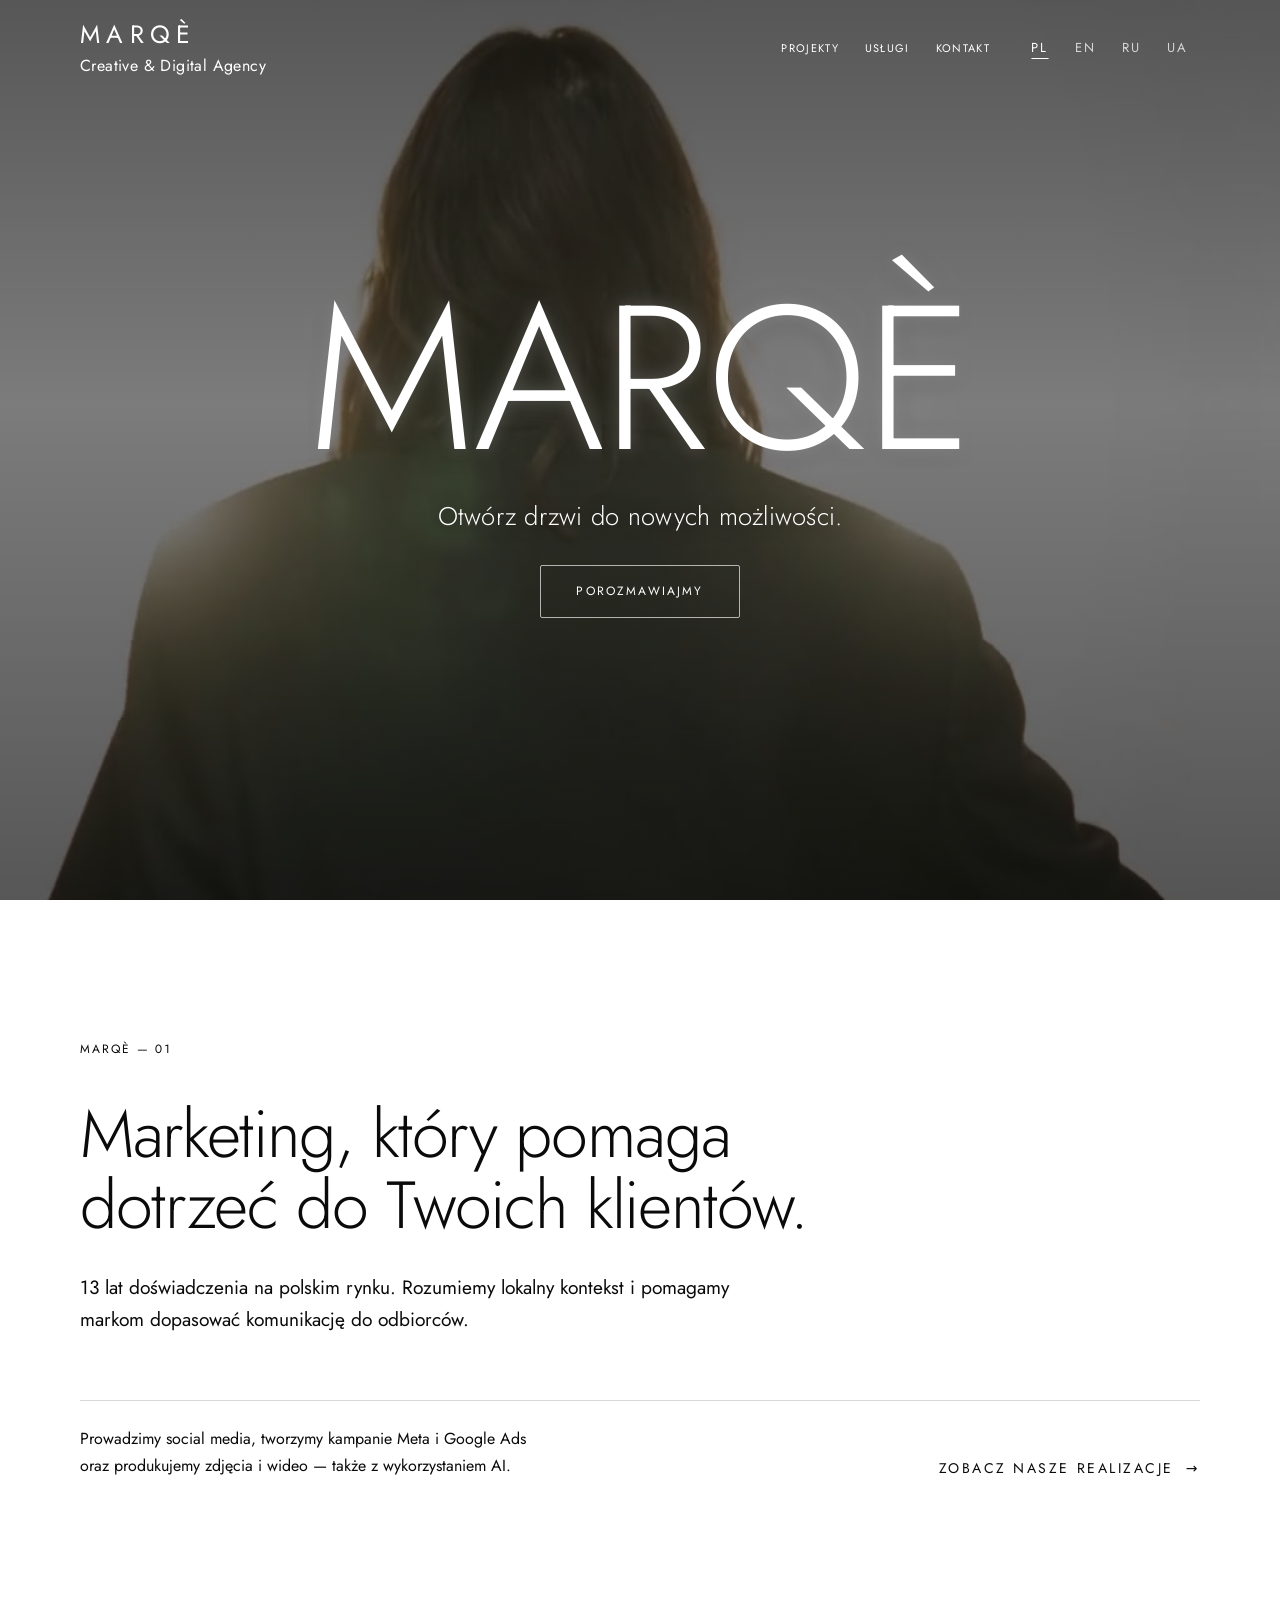
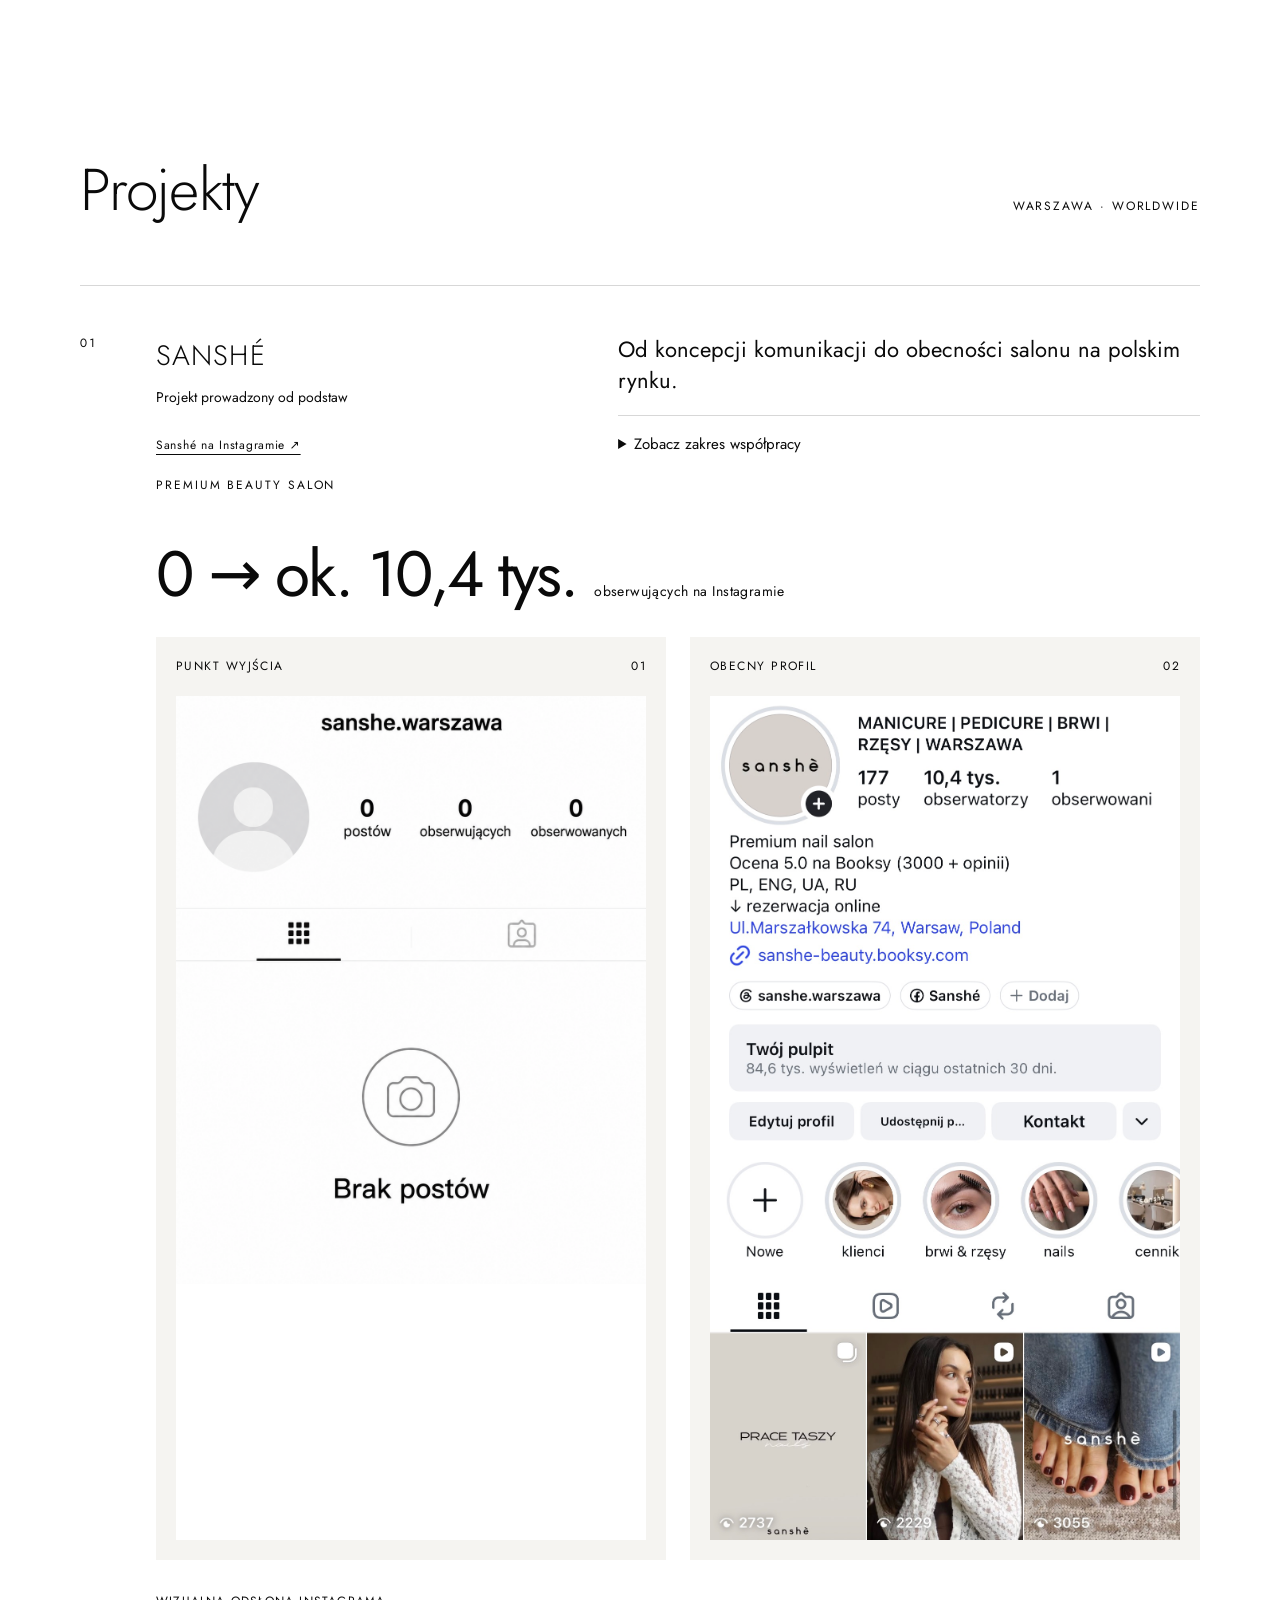
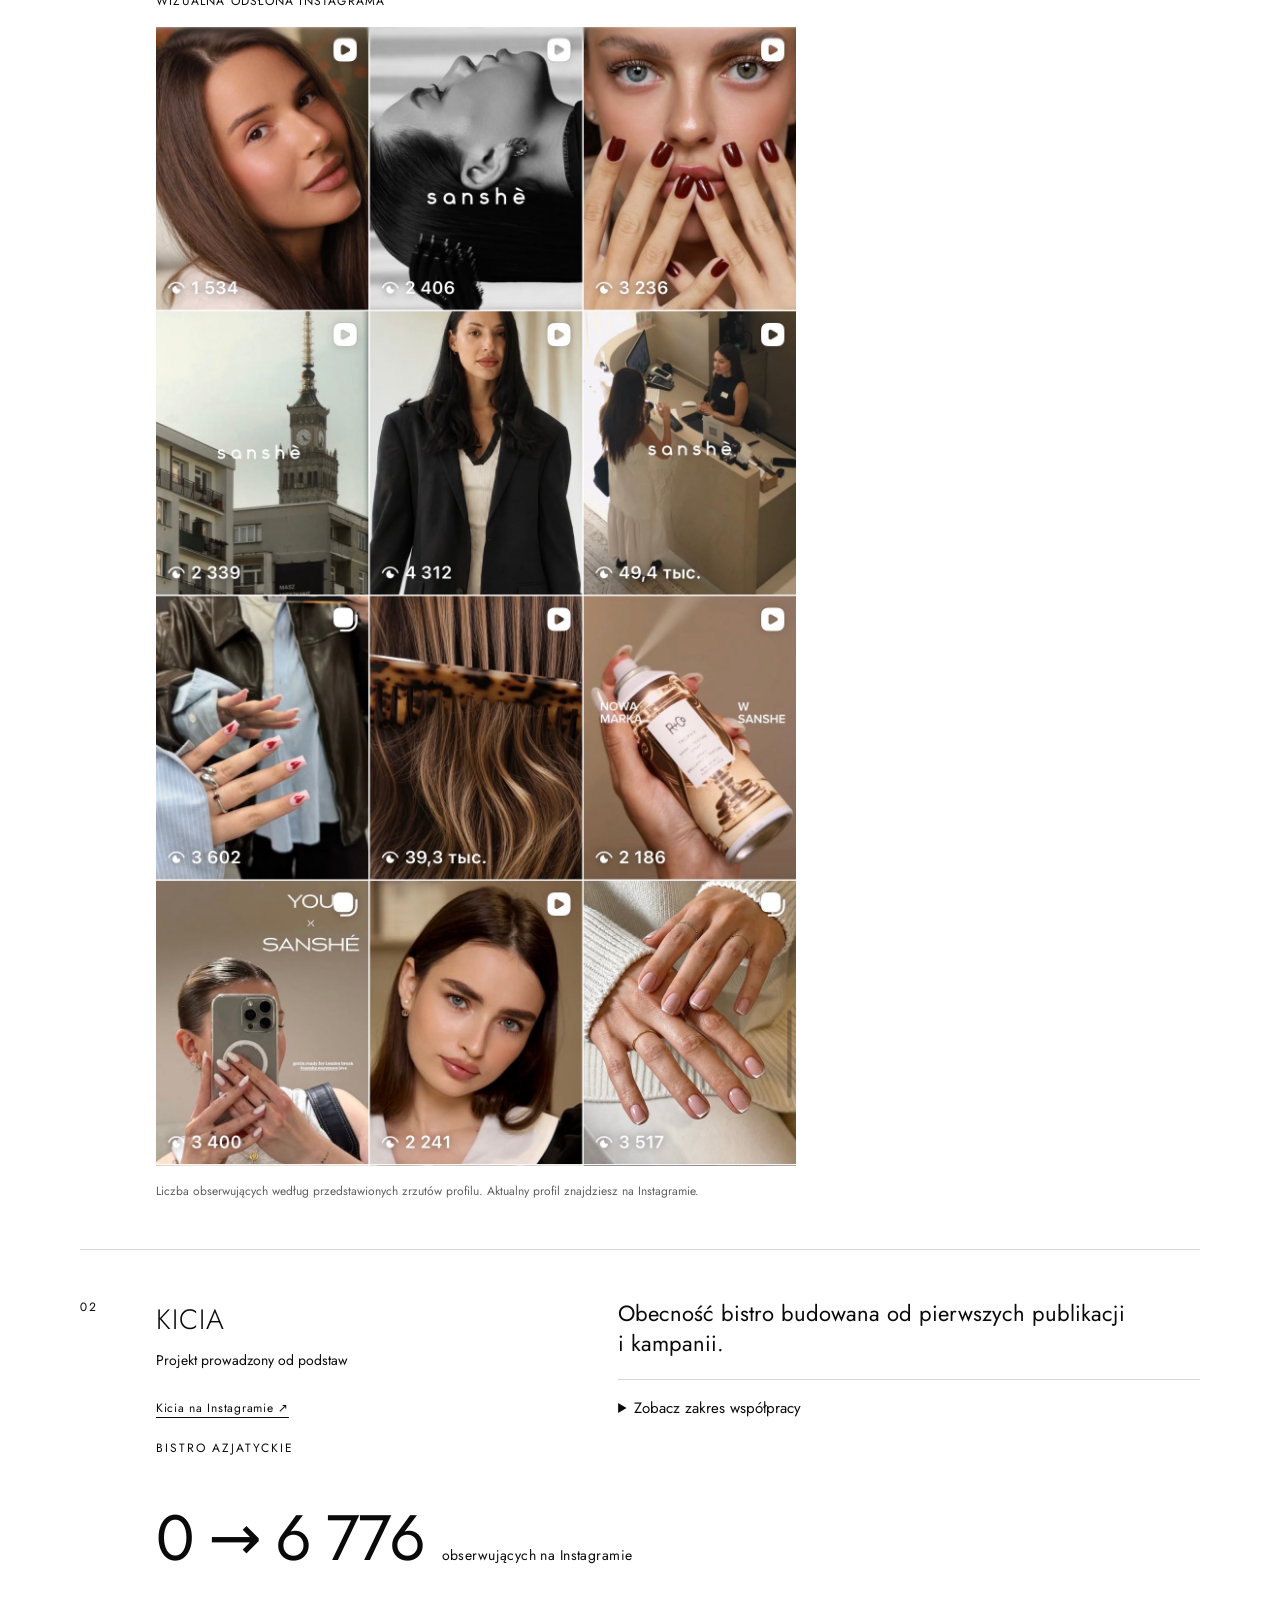
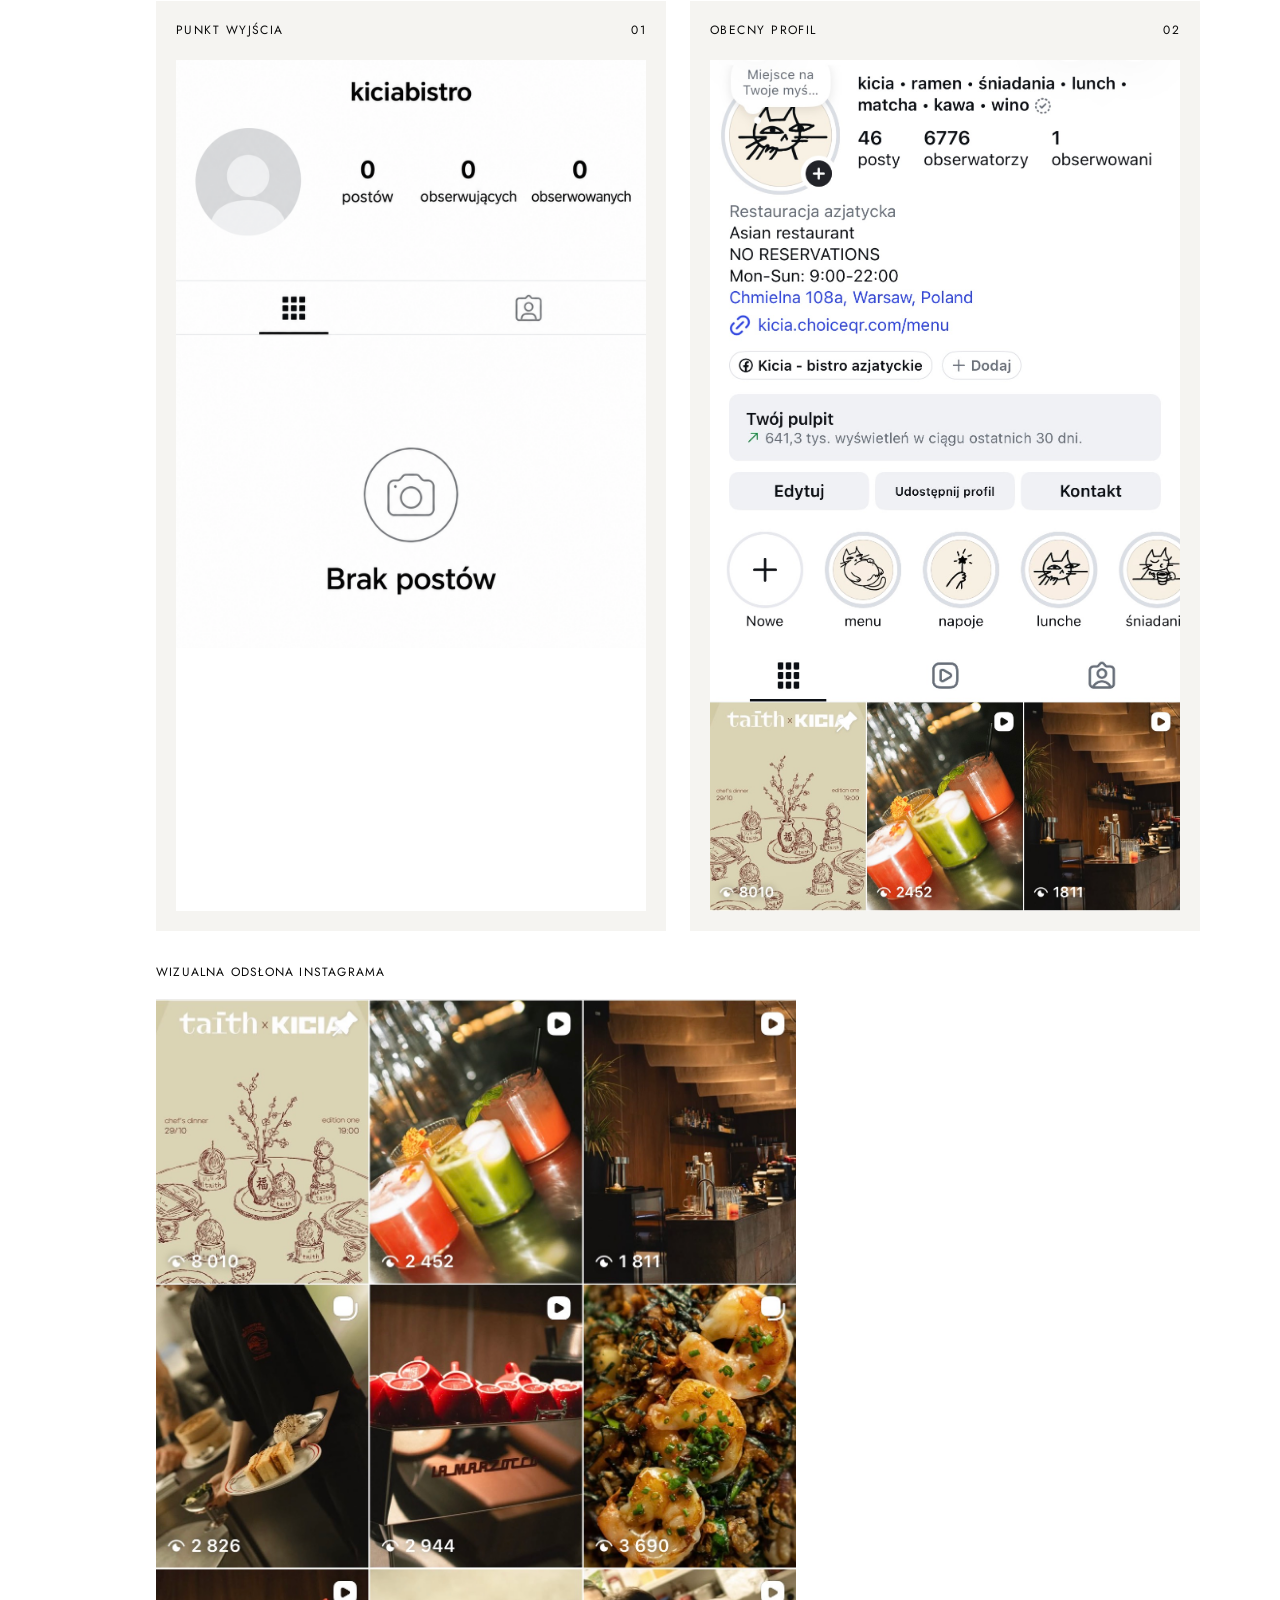
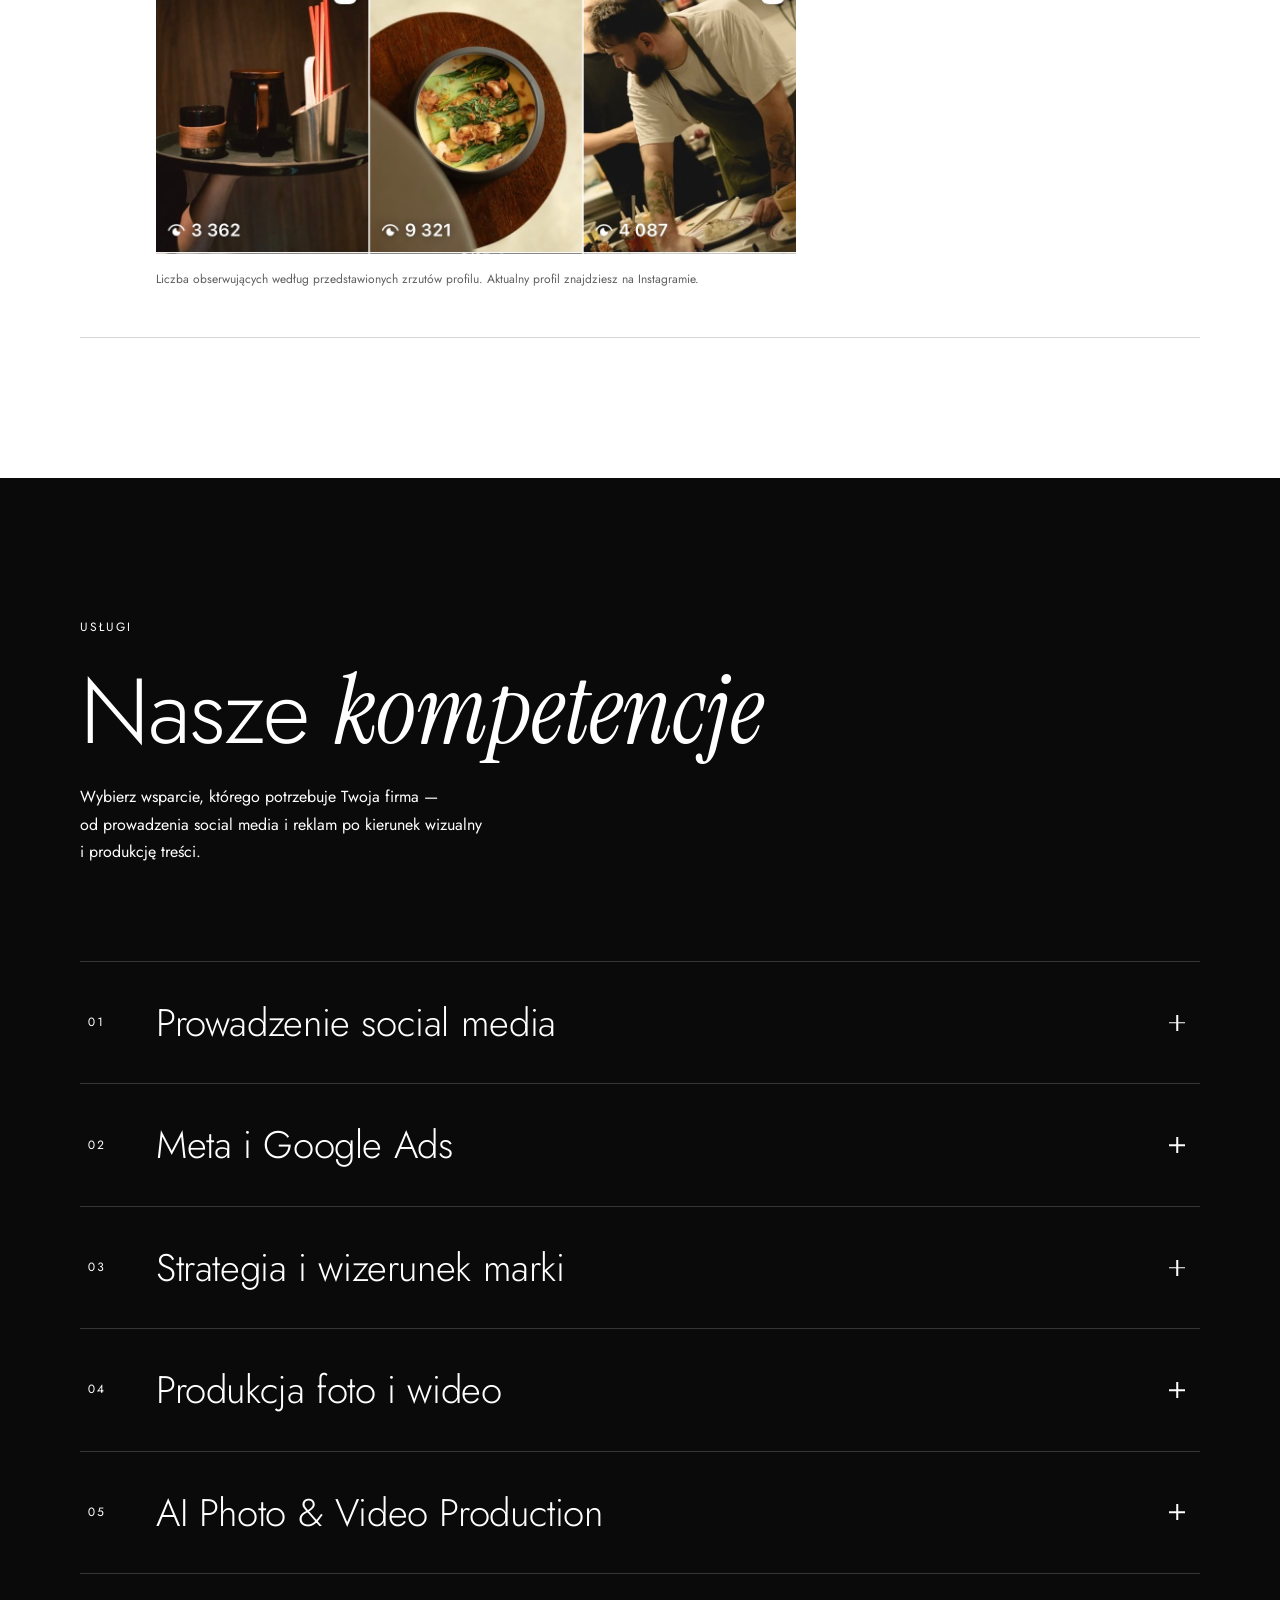
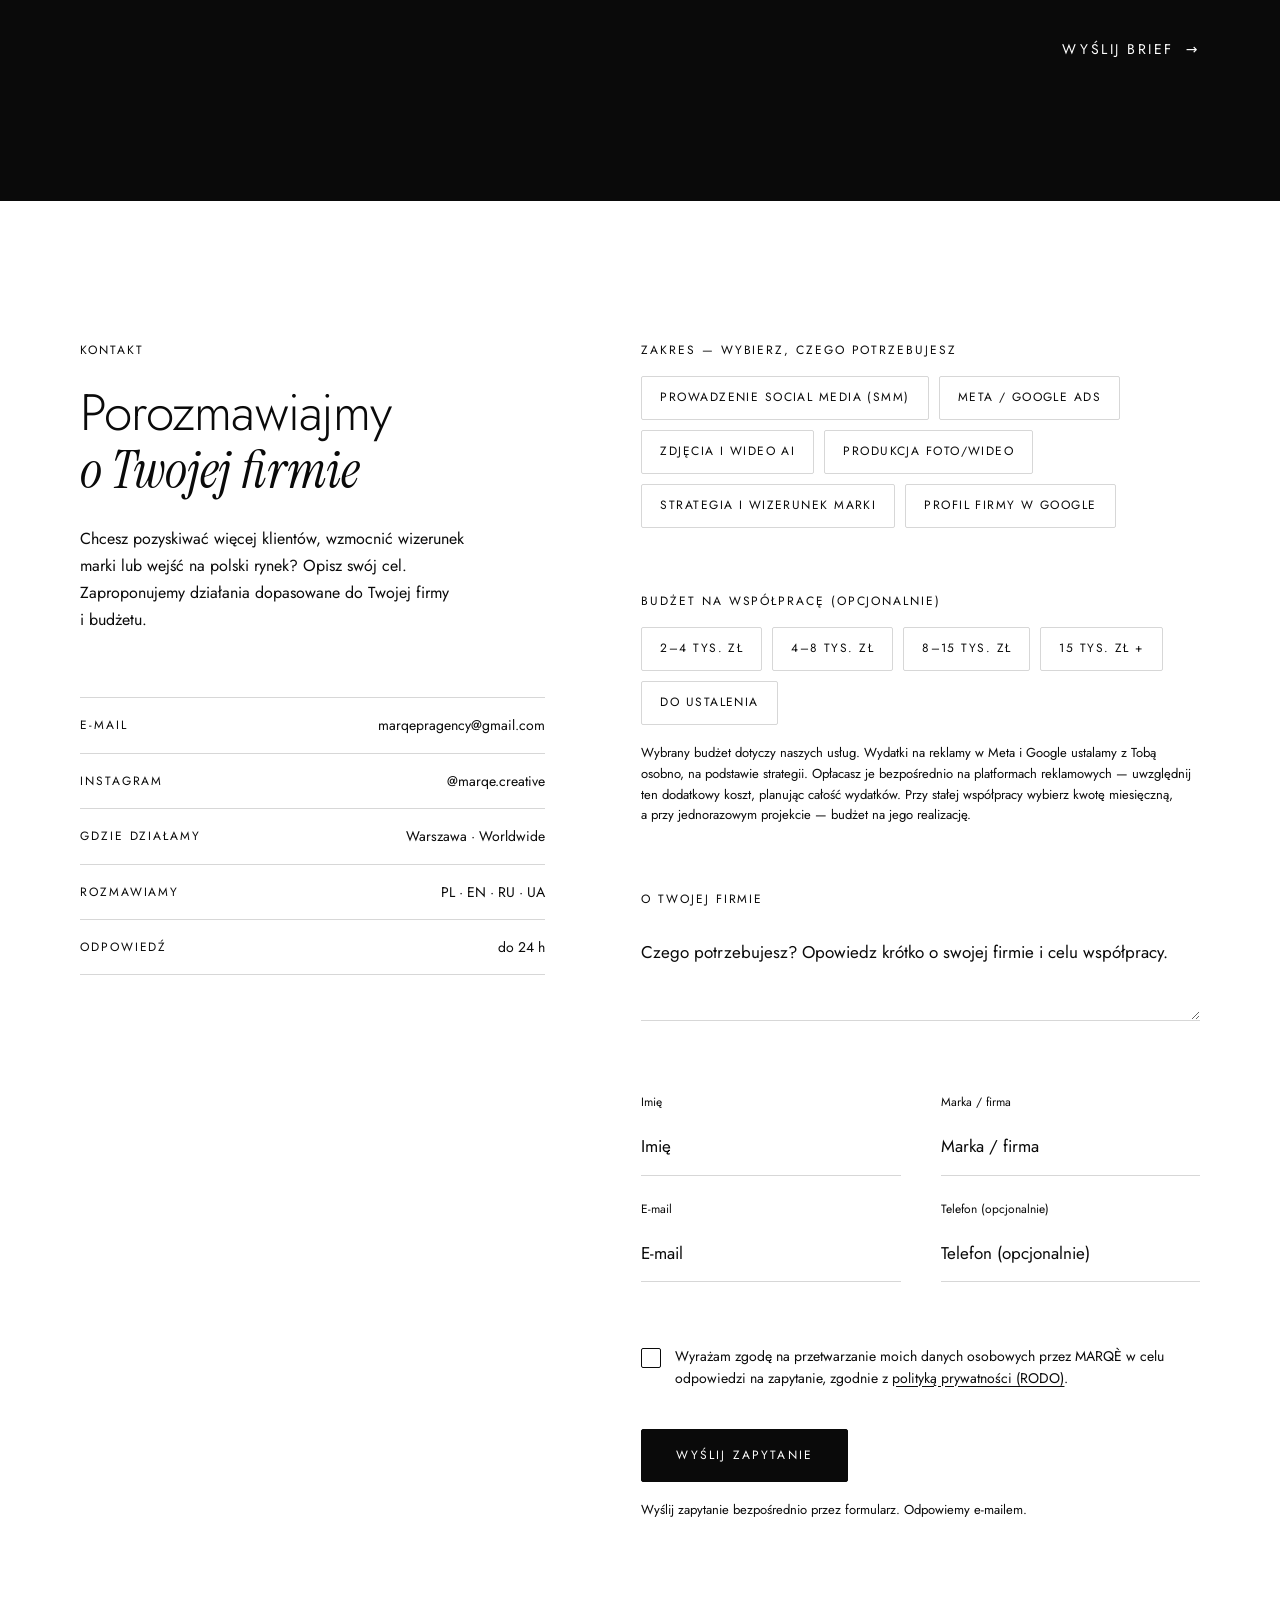
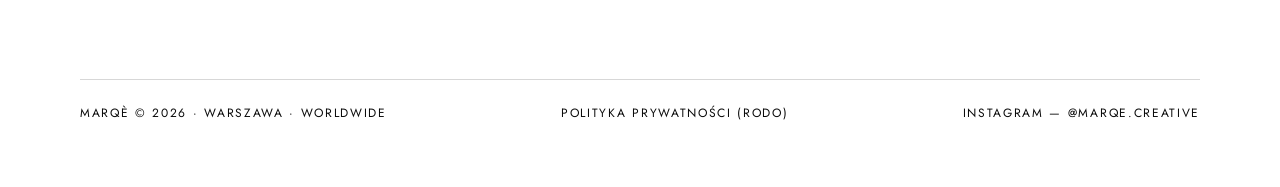
==== compare-early.html @ ce90100d "Refresh cached language copy after editorial revision" ====
<!DOCTYPE html>
<html lang="pl">
<head>
<meta name="robots" content="noindex">
<meta name="marqe-revision" content="synced-20261013">
<meta charset="UTF-8">
<meta name="viewport" content="width=device-width, initial-scale=1">
<title>MARQÈ — Digital Agency · Warszawa</title>
<meta name="description" content="MARQÈ — Creative &amp; Digital Agency. Warszawa · Worldwide. Social media, Meta i Google Ads, strategia marki oraz produkcja foto i wideo, także z AI.">
<link rel="preconnect" href="https://fonts.googleapis.com">
<link rel="preconnect" href="https://fonts.gstatic.com" crossorigin>
<link href="https://fonts.googleapis.com/css2?family=Jost:wght@300;400;500&family=Instrument+Serif:ital@0;1&display=swap" rel="stylesheet">
<style>
:root{
  --black:#0A0A0A;
  --white:#FFFFFF;
  --grey:#0A0A0A;
  --grey-inv:#FFFFFF;
  --line:rgba(10,10,10,.16);
  --line-inv:rgba(255,255,255,.18);
  --pad:120px;
  --s2:16px; --s3:24px; --s4:40px; --s5:64px; --s6:96px; --s7:140px;
  --fs-h1:16vw;
  --fs-h2:clamp(38px,4.6vw,64px);
  --fs-body:17px;
  --r:2px;
  --ease:cubic-bezier(.22,1,.36,1);
  --serif:'Instrument Serif',Georgia,serif;
}
*{margin:0;padding:0;box-sizing:border-box}
html{scroll-behavior:auto}
@media(pointer:coarse){html{scroll-behavior:smooth}}
body{
  font-family:'Jost',system-ui,sans-serif;
  font-weight:400;
  background:var(--white);
  color:var(--black);
  font-size:var(--fs-body);
  line-height:1.6;
  -webkit-font-smoothing:antialiased;
}
a{color:inherit;text-decoration:none}
button{font:inherit;background:none;border:0;cursor:pointer;color:inherit}
::selection{background:var(--black);color:var(--white)}
:focus-visible{outline:2px solid currentColor;outline-offset:3px}
.micro{font-size:12px;letter-spacing:.16em;text-transform:uppercase;font-weight:400}
em.sx{font-family:var(--serif);font-style:italic;font-weight:400;letter-spacing:0;text-transform:none}

/* ---------- preloader ---------- */
.loader{position:fixed;inset:0;background:var(--black);color:var(--white);z-index:300;display:none;align-items:flex-end;justify-content:space-between;padding:40px 48px;transition:clip-path .9s var(--ease)}
html.js .loader{display:flex}
.loader.done{clip-path:inset(0 0 100% 0)}
.loader .lw{font-weight:400;letter-spacing:.28em;font-size:13px;text-transform:uppercase}
.loader .count{font-size:clamp(60px,9vw,120px);font-weight:300;line-height:1;font-variant-numeric:tabular-nums}

/* ---------- nav ---------- */
.nav{position:fixed;top:0;left:0;right:0;z-index:120;display:flex;justify-content:space-between;align-items:center;padding:26px var(--pad);mix-blend-mode:difference;color:#fff}
.nav .logo{font-weight:500;letter-spacing:.3em;font-size:15px}
.nav .right{display:flex;align-items:center;gap:var(--s4)}
.nav ul{display:flex;gap:var(--s4);list-style:none}
.nav a,.nav .lng button{font-size:13px;letter-spacing:.16em;text-transform:uppercase;font-weight:400;position:relative}
.nav ul a::after{content:"";position:absolute;left:0;bottom:-4px;width:100%;height:1px;background:#fff;transform:scaleX(0);transform-origin:right;transition:transform .5s var(--ease)}
.nav ul a:hover::after{transform:scaleX(1);transform-origin:left}
.nav .lng{display:flex;gap:10px;align-items:center}
.nav .lng button{opacity:.55;text-decoration:none;transition:opacity .3s}
.nav .lng button.on{opacity:1}
.nav .lng .sep{opacity:.35}
.burger{display:none;width:40px;height:40px;position:relative;z-index:130}
.burger span{position:absolute;left:8px;right:8px;height:1.5px;background:#fff;transition:transform .45s var(--ease),top .45s var(--ease),opacity .3s}
.burger span:nth-child(1){top:15px}
.burger span:nth-child(2){top:24px}
html.menu-open .burger span:nth-child(1){top:19.5px;transform:rotate(45deg)}
html.menu-open .burger span:nth-child(2){top:19.5px;transform:rotate(-45deg)}
.m-menu{position:fixed;inset:0;background:var(--black);color:var(--white);z-index:110;display:flex;flex-direction:column;justify-content:center;padding:0 var(--pad);opacity:0;pointer-events:none;transition:opacity .45s var(--ease)}
html.menu-open .m-menu{opacity:1;pointer-events:auto}
.m-menu a{font-size:clamp(34px,9vw,54px);font-weight:300;text-transform:uppercase;letter-spacing:.02em;padding:14px 0;border-bottom:1px solid var(--line-inv);opacity:0;transform:translateY(22px);transition:opacity .5s var(--ease),transform .5s var(--ease)}
html.menu-open .m-menu a{opacity:1;transform:none}
.m-menu .m-lng{margin-top:var(--s4);display:flex;gap:16px}
.m-menu .m-lng button{font-size:14px;letter-spacing:.2em;text-transform:uppercase;opacity:.55}
.m-menu .m-lng button.on{opacity:1}

/* ---------- buttons: print rectangle + dual-label ---------- */
.btn{display:inline-block;padding:16px 34px;border:1px solid var(--black);border-radius:var(--r);font-size:12px;letter-spacing:.18em;text-transform:uppercase;font-weight:400;transition:background .5s var(--ease),color .5s var(--ease),border-color .5s var(--ease)}
.btn .tx{display:block;position:relative;overflow:hidden}
.btn .l{display:block;transition:transform .55s var(--ease)}
.btn .l2{position:absolute;top:100%;left:0;width:100%;text-align:center}
.btn:hover .l{transform:translateY(-100%)}
.btn.solid{background:var(--black);color:var(--white)}
.btn.solid:hover{background:transparent;color:var(--black)}
.btn.ghost:hover{background:var(--black);color:var(--white)}
/* inline arrow link */
.linkline{display:inline-flex;align-items:baseline;gap:12px;font-size:14px;letter-spacing:.18em;text-transform:uppercase;font-weight:400;position:relative}
.linkline::after{content:"";position:absolute;left:0;bottom:-5px;height:1px;width:100%;background:currentColor;transform:scaleX(0);transform-origin:left;transition:transform .55s var(--ease)}
.linkline:hover::after{transform:scaleX(1)}
.linkline .ar{transition:transform .45s var(--ease)}
.linkline:hover .ar{transform:translateX(8px)}

/* ============ HERO — scroll-scrub ============ */
#scroll-container{position:relative;height:calc(var(--vh,100vh)*3)}
.hero{position:sticky;top:0;height:var(--vh,100vh);overflow:hidden;background:var(--black);color:var(--white);z-index:1}
.hero::after{content:"";position:absolute;inset:0;background:linear-gradient(to bottom,rgba(0,0,0,.12) 0%,rgba(0,0,0,0) 40%,rgba(0,0,0,.55) 100%);pointer-events:none;z-index:1}
.hero-media{position:absolute;inset:0}
.hero-media video,.hero-media img{position:absolute;inset:0;width:100%;height:100%;object-fit:cover;display:block}
.hero-inner{position:relative;z-index:2;height:100%;display:flex;flex-direction:column;align-items:center;justify-content:center;text-align:center;padding:0 var(--pad);will-change:transform,opacity}
.hero h1{font-size:var(--fs-h1);font-weight:300;line-height:.94;letter-spacing:-.01em;text-transform:uppercase;display:flex;justify-content:center;user-select:none;text-shadow:0 2px 30px rgba(0,0,0,.45)}
.hero h1 .chm{display:inline-block;overflow:hidden;padding-top:.22em;margin-top:-.22em}
.hero h1 .ch{display:inline-block;transform:translateY(-118%);opacity:0;filter:blur(5px);transition:transform .9s cubic-bezier(.16,1,.3,1),opacity .55s ease,filter .7s ease}
html:not(.js) .hero h1 .ch{transform:none;opacity:1;filter:none}
.hero.in h1 .ch{transform:translateY(0);opacity:1;filter:blur(0)}
.hero .meta{margin-top:var(--s3);display:flex;flex-direction:column;gap:6px;letter-spacing:.3em;font-size:13px;text-transform:uppercase;color:#fff;text-shadow:0 1px 16px rgba(0,0,0,.5)}
.hero .cta{margin-top:var(--s4)}
.hero .cta .btn{border-color:rgba(255,255,255,.65);background:transparent;color:var(--white)}
.hero .cta .btn:hover,.hero .cta .btn:focus-visible,.hero .cta .btn:active{background:transparent;color:var(--white);border-color:#fff}
.scroll-cue{position:absolute;left:50%;bottom:52px;transform:translateX(-50%);width:1px;height:44px;overflow:hidden;z-index:2}
.scroll-cue::before{content:"";position:absolute;left:0;top:-100%;width:1px;height:100%;background:rgba(255,255,255,.7);animation:cue 1.8s var(--ease) infinite}
@keyframes cue{to{top:100%}}
#hero-overlay{position:absolute;inset:0;z-index:3;display:flex;flex-direction:column;align-items:center;justify-content:center;text-align:center;padding:0 var(--pad);opacity:0;pointer-events:none;will-change:transform,opacity}
#hero-overlay .o-label{font-size:12px;letter-spacing:.28em;text-transform:uppercase;color:#fff;margin-bottom:var(--s3)}
#hero-overlay .o-title{font-size:clamp(34px,5.4vw,82px);font-weight:300;line-height:1.12;letter-spacing:-.01em;text-shadow:0 2px 30px rgba(0,0,0,.5)}
#hero-overlay .o-title em.sx{font-size:1.04em}

/* section 2 — manifest, asymmetric */
#section-2{position:sticky;top:0;height:var(--vh,100vh);z-index:20;will-change:transform;background:var(--white);color:var(--black);border-radius:24px 24px 0 0;box-shadow:0 -32px 80px rgba(0,0,0,.35);overflow:hidden;transform:translateY(101%)}
.s2-inner{height:100%;display:flex;flex-direction:column;justify-content:center;padding:0 var(--pad);max-width:1600px}
.s2-idx{font-size:12px;letter-spacing:.16em;text-transform:uppercase;color:var(--grey);margin-bottom:var(--s4);font-variant-numeric:tabular-nums}
.s2-title{font-size:clamp(40px,6vw,96px);font-weight:300;line-height:1.06;letter-spacing:-.02em;max-width:14ch}
.s2-title em.sx{font-size:1.05em}
.s2-bottom{display:flex;justify-content:space-between;align-items:flex-end;gap:var(--s4);margin-top:var(--s5);border-top:1px solid var(--line);padding-top:var(--s3)}
.s2-note{color:var(--grey);max-width:46ch;font-size:16px;line-height:1.7}

/* ---------- sections shared ---------- */
section{padding:var(--s7) var(--pad)}
.sec-head{display:flex;align-items:baseline;justify-content:space-between;margin-bottom:var(--s5)}
.sec-head h2{font-size:var(--fs-h2);font-weight:300;letter-spacing:-.015em;line-height:1.05}
.sec-head .tag{color:var(--grey)}
.rv{opacity:0;transform:translateY(40px);transition:opacity .9s var(--ease),transform .9s var(--ease)}
html:not(.js) .rv{opacity:1;transform:none}
.rv.in{opacity:1;transform:none}

/* ---------- projekty ---------- */
#work{position:relative;padding-top:var(--s7)}
.work-list{border-top:1px solid var(--line)}
.work-row{display:grid;grid-template-columns:70px 1fr 1.1fr 40px;align-items:center;gap:var(--s3);padding:44px 8px;border-bottom:1px solid var(--line)}
.work-row .idx{font-size:12px;letter-spacing:.14em;color:var(--grey);font-variant-numeric:tabular-nums}
.work-row .nm{display:flex;flex-direction:column;gap:8px}
.work-row .name{font-size:clamp(30px,3.4vw,50px);font-weight:300;letter-spacing:.04em;text-transform:uppercase;transition:transform .5s var(--ease)}
.work-row:hover .name{transform:translateX(16px)}
.work-row .type{font-size:12px;letter-spacing:.16em;text-transform:uppercase;color:var(--grey)}
.work-row .tags{font-size:13px;letter-spacing:.08em;text-transform:uppercase;color:var(--grey);line-height:1.9}
.work-row .tags .more{color:var(--black);font-weight:400;white-space:nowrap}
.work-row .arrow{font-size:22px;transform:translateX(-10px);opacity:0;transition:transform .5s var(--ease),opacity .5s var(--ease)}
.work-row:hover .arrow{transform:none;opacity:1}
.preview{position:fixed;width:270px;aspect-ratio:4/5;z-index:90;pointer-events:none;opacity:0;transform:scale(.94);transition:opacity .4s var(--ease),transform .4s var(--ease);overflow:hidden;background:var(--black);border-radius:var(--r)}
.preview.on{opacity:1;transform:scale(1)}
.preview img{width:100%;height:100%;object-fit:cover;display:block}
.preview .ph{position:absolute;inset:0;display:flex;flex-direction:column;align-items:center;justify-content:center;gap:10px;color:var(--white)}
.preview .ph .t{letter-spacing:.28em;text-transform:uppercase;font-size:14px}
.preview .ph .spec{font-size:11px;letter-spacing:.16em;text-transform:uppercase;color:#fff}
.preview .frame{position:absolute;inset:12px;border:1px solid rgba(255,255,255,.28)}
.thumb{display:none}
@media(max-width:1024px){
  .preview{display:none}
  .thumb{display:block;aspect-ratio:4/5;max-width:240px;background:var(--black);position:relative;margin-bottom:var(--s2);overflow:hidden;border-radius:var(--r)}
  .thumb img{width:100%;height:100%;object-fit:cover;display:block}
  .thumb .ph{position:absolute;inset:0;display:flex;align-items:center;justify-content:center;color:#fff;font-size:12px;letter-spacing:.2em;text-transform:uppercase}
}

/* ---------- kompetencje ---------- */
.services{background:var(--black);color:var(--white);overflow:hidden}
.wwd-wrap{position:relative;margin-bottom:var(--s6)}
.svc-label{color:var(--white);margin-bottom:var(--s3);display:block}
.svc-h{font-size:clamp(46px,7.2vw,118px);font-weight:300;line-height:1.02;letter-spacing:-.02em}
.svc-h em.sx{font-size:1.04em}
.wwd-note{max-width:46ch;color:var(--white);margin-top:var(--s3);font-size:16px;line-height:1.7}
.acc{border-top:1px solid var(--line-inv)}
.acc-item{border-bottom:1px solid var(--line-inv)}
.acc-head{display:flex;align-items:center;gap:var(--s3);width:100%;text-align:left;padding:30px 8px;color:inherit}
.acc-head .a-idx{font-size:12px;letter-spacing:.14em;color:var(--grey-inv);font-variant-numeric:tabular-nums;width:44px;flex-shrink:0}
.acc-head .a-name{font-size:clamp(26px,3vw,44px);font-weight:300;letter-spacing:-.01em;transition:transform .5s var(--ease);flex:1}
.acc-head:hover .a-name{transform:translateX(12px)}
.a-plus{width:30px;height:30px;position:relative;flex-shrink:0}
.a-plus::before,.a-plus::after{content:"";position:absolute;background:#fff;transition:transform .5s var(--ease)}
.a-plus::before{left:50%;top:7px;bottom:7px;width:1.5px;transform:translateX(-50%)}
.a-plus::after{top:50%;left:7px;right:7px;height:1.5px;transform:translateY(-50%)}
.acc-item.open .a-plus::before{transform:translateX(-50%) rotate(90deg)}
.acc-item.open .a-plus{transform:rotate(45deg)}
.a-plus{transition:transform .5s var(--ease)}
.acc-body{display:grid;grid-template-rows:0fr;transition:grid-template-rows .65s var(--ease)}
.acc-item.open .acc-body{grid-template-rows:1fr}
.acc-clip{overflow:hidden;min-height:0}
.acc-in{padding:6px 8px 44px 44px;display:flex;flex-direction:column;gap:24px;max-width:820px;margin-left:auto}
.a-it{display:grid;grid-template-columns:26px 1fr;gap:14px;align-items:start;opacity:0;transform:translateY(14px);transition:opacity .5s var(--ease),transform .5s var(--ease)}
.acc-item.open .a-it{opacity:1;transform:none}
.a-arrow{color:#fff;line-height:1.6}
.a-t{font-weight:400;font-size:18px}
.a-d{color:var(--grey-inv);font-size:15px;line-height:1.7;margin-top:4px;max-width:60ch}
.svc-cta{display:flex;justify-content:flex-end;margin-top:var(--s5)}

/* ---------- kontakt + brief ---------- */
.contact{padding-bottom:var(--s5)}
.contact-grid{display:grid;grid-template-columns:1fr 1.2fr;gap:var(--s6)}
.contact .lead{color:var(--grey);margin-bottom:var(--s3)}
.contact h2{font-size:clamp(36px,4vw,58px);font-weight:300;line-height:1.12;letter-spacing:-.015em;max-width:17ch}
.contact h2 em.sx{font-size:1.04em}
.contact .c-note{margin-top:var(--s3);color:var(--grey);max-width:40ch;font-size:16px;line-height:1.7}
.c-details{margin-top:var(--s5);border-top:1px solid var(--line)}
.c-row{display:flex;justify-content:space-between;gap:var(--s3);padding:16px 0;border-bottom:1px solid var(--line);font-size:14px}
.c-row .k{letter-spacing:.16em;text-transform:uppercase;font-size:12px;color:var(--grey);padding-top:2px}
.c-row a:hover{opacity:.6}
.f-block{margin-bottom:var(--s5)}
.f-label{display:block;margin-bottom:var(--s2);color:var(--grey)}
.chips{display:flex;flex-wrap:wrap;gap:10px}
.chip{padding:11px 18px;border:1px solid var(--line);border-radius:var(--r);font-size:12px;letter-spacing:.12em;text-transform:uppercase;transition:background .35s var(--ease),color .35s var(--ease),border-color .35s var(--ease)}
.chip:hover{border-color:var(--black)}
.chip.on{background:var(--black);color:var(--white);border-color:var(--black)}
.f-input{width:100%;border:0;border-bottom:1px solid var(--line);background:transparent;padding:14px 0;font:inherit;color:var(--black);border-radius:0;transition:border-color .3s}
.f-input:focus{outline:none;border-color:var(--black)}
.f-input::placeholder{color:var(--grey)}
textarea.f-input{resize:none;min-height:96px}
.f-two{display:grid;grid-template-columns:1fr 1fr;gap:var(--s4)}
.consent{display:flex;gap:14px;align-items:flex-start;margin:var(--s4) 0;color:var(--grey);font-size:14px;line-height:1.55;cursor:pointer}
.consent .box{flex-shrink:0;width:20px;height:20px;border:1px solid var(--black);border-radius:var(--r);margin-top:2px;position:relative;transition:background .3s}
.consent.on .box{background:var(--black)}
.consent.on .box::after{content:"";position:absolute;inset:0;background:linear-gradient(45deg,transparent 44%,#fff 46%,#fff 54%,transparent 56%) no-repeat}
.consent a{text-decoration:underline;text-underline-offset:3px}
.f-err{color:var(--black);font-size:14px;margin-top:var(--s2);min-height:22px;border-left:2px solid var(--black);padding-left:12px;display:none}
.f-err.show{display:block}
.btn.submit{background:var(--black);color:var(--white);border-color:var(--black)}
.btn.submit:hover{background:transparent;color:var(--black)}
.f-sent{display:none;margin-top:var(--s2);color:var(--grey)}
.f-sent.show{display:block}
.foot{margin-top:var(--s7);border-top:1px solid var(--line);padding-top:var(--s3);display:flex;justify-content:space-between;gap:var(--s3);font-size:12px;letter-spacing:.14em;text-transform:uppercase;color:var(--grey);flex-wrap:wrap}
.foot a:hover{color:var(--black)}

/* ---------- cookie bar (compact) ---------- */
.cookies{position:fixed;left:0;right:0;bottom:0;z-index:150;background:var(--black);color:var(--white);padding:14px var(--pad);display:none;gap:var(--s3);align-items:center;justify-content:space-between;flex-wrap:wrap}
.cookies.show{display:flex}
.cookies p{font-size:13px;line-height:1.55;color:var(--grey-inv);max-width:60ch}
.cookies p a{text-decoration:underline;text-underline-offset:3px;color:#fff}
.cookies .cbtns{display:flex;gap:22px;align-items:center}
.cookies .cbtn{font-size:12px;letter-spacing:.16em;text-transform:uppercase;border-bottom:1px solid rgba(255,255,255,.5);padding-bottom:2px;transition:border-color .3s,opacity .3s}
.cookies .cbtn:hover{border-color:#fff}
.cookies .cbtn.primary{border:1px solid #fff;border-radius:var(--r);padding:9px 16px}
.cookies .cbtn.primary:hover{background:#fff;color:var(--black)}

/* ---------- fallbacks ---------- */
html:not(.js) #scroll-container,html.no-scrub #scroll-container{height:auto}
html:not(.js) .hero,html.no-scrub .hero{position:relative;height:100vh}
html:not(.js) #section-2,html.no-scrub #section-2{position:relative;height:auto;min-height:60vh;transform:none!important;border-radius:0;box-shadow:none;padding:var(--s7) 0}
html:not(.js) #hero-overlay,html.no-scrub #hero-overlay{display:none}
html:not(.js) .s2-inner,html.no-scrub .s2-inner{height:auto}
html:not(.js) .a-it{opacity:1;transform:none}

/* ---------- responsive ---------- */
@media(max-width:1024px){
  :root{--pad:56px;--s7:110px}
  .contact-grid{grid-template-columns:1fr;gap:var(--s5)}
  .work-row{grid-template-columns:52px 1fr 40px;grid-template-areas:"idx thumb thumb" "idx nm arrow" "idx tags tags";align-items:start}
  .work-row .idx{grid-area:idx}
  .work-row .thumb{grid-area:thumb}
  .work-row .nm{grid-area:nm}
  .work-row .tags{grid-area:tags}
  .work-row .arrow{grid-area:arrow;align-self:center}
  .acc-in{margin-left:0;max-width:none;padding-left:44px}
}
@media(max-width:760px){
  .nav .right ul,.nav .right .lng{display:none}
  .burger{display:block}
}
@media(max-width:640px){
  :root{--pad:22px;--fs-h1:19vw;--s7:90px;--s6:64px;--s5:48px}
  .nav{padding:20px 22px}
  .m-menu{padding:0 22px}
  .btn{padding:14px 26px}
  .work-row{grid-template-columns:44px 1fr;grid-template-areas:"idx thumb" "idx nm" "tags tags";gap:12px;padding:32px 4px}
  .work-row .arrow{display:none}
  .work-row:hover .name{transform:none}
  .sec-head{flex-direction:column;gap:10px;align-items:flex-start}
  .acc-head{padding:24px 4px;gap:14px}
  .acc-head .a-idx{width:34px}
  .acc-head:hover .a-name{transform:none}
  .acc-in{padding-left:0}
  .f-two{grid-template-columns:1fr}
  .s2-bottom{flex-direction:column;align-items:flex-start}
  .cookies{padding:14px 22px}
  .loader{padding:24px}
}
@media(prefers-reduced-motion:reduce){
  *,*::before,*::after{animation:none!important;transition:none!important}
  html.js .loader{display:none}
  .hero h1 .ch,.rv,.a-it{transform:none!important;opacity:1!important}
  .wwd .outline{transform:skewX(-8deg)!important}
  .wwd .solid{transform:none!important}
  html{scroll-behavior:auto}
}

/* Usability refinement */
:focus-visible{outline:2px solid currentColor;outline-offset:5px}
.chip,.cbtn,.lng button,.m-lng button{min-height:44px}
.field-label{display:block;font-size:12px;line-height:1.5;margin:0 0 8px}
.field-wrap{min-width:0}
.hero-description{max-width:560px;margin:22px auto 0;text-align:center;font-size:clamp(14px,1.5vw,18px);line-height:1.6;padding:0 24px}
.form-note{font-size:13px;line-height:1.6;margin:18px 0}
.skip-link{position:fixed;top:-100px;left:16px;z-index:99999;background:#fff;color:#111;padding:14px}
.skip-link:focus{top:16px}
@media(max-width:700px){.f-input{font-size:16px}.hero-description{max-width:360px}}

/* Film hero: a downward wordmark reveal synchronized to the door opening. */
.hero .meta,.hero .cta{opacity:0;transform:translateY(10px);transition:opacity .8s ease,transform .8s cubic-bezier(.16,1,.3,1)}
.hero.in .meta,.hero.in .cta,html:not(.js) .hero .meta,html:not(.js) .hero .cta{opacity:1;transform:none}
.hero.in .meta{transition-delay:.35s}
.hero.in .cta{transition-delay:.55s}
@media(prefers-reduced-motion:reduce){.hero h1 .ch{filter:none!important}.hero .meta,.hero .cta{opacity:1;transform:none}}
#scroll-container{height:auto}
.hero{position:relative;height:100svh;min-height:540px}
#section-2{position:relative;height:auto;min-height:65vh;transform:none;border-radius:0;box-shadow:none;padding:var(--s7) 0}
.s2-inner{height:auto}
.hero::after{background:linear-gradient(180deg,rgba(0,0,0,.18),transparent 35%,rgba(0,0,0,.3));transition:background 1s}
.hero.in::after{background:linear-gradient(180deg,rgba(0,0,0,.65),rgba(0,0,0,.5) 45%,rgba(0,0,0,.65))}
.nav.over-film{mix-blend-mode:normal;background:linear-gradient(180deg,rgba(0,0,0,.65),transparent);color:#fff}
.hero-inner{opacity:0;visibility:hidden;transition:opacity .35s ease,visibility .35s}
.hero.in .hero-inner,html:not(.js) .hero-inner{opacity:1;visibility:visible}
.hero .meta{font-size:11px;letter-spacing:.22em;line-height:1.8}
.hero .cta{margin-top:28px}
.film-controls{position:absolute;z-index:4;bottom:28px;right:var(--pad);display:flex;gap:18px;color:#fff}
.film-controls button{min-height:44px;padding:10px 0;font-size:11px;letter-spacing:.1em;text-transform:uppercase;text-shadow:0 1px 8px #000}
.film-controls button:hover{text-decoration:underline;text-underline-offset:5px}
.film-controls [hidden]{display:none}
html:not(.js) .film-controls{display:none}
.scroll-cue{bottom:30px}
@media(max-width:600px){.hero{min-height:500px}.film-controls{bottom:18px;gap:14px}.scroll-cue{left:var(--pad);bottom:28px}.hero .cta .btn{padding:16px 22px;font-size:10px}}
@media(prefers-reduced-motion:reduce){.hero-inner{opacity:1;visibility:visible}.hero::after{background:rgba(0,0,0,.48)}}


/* Preview: permanent agency descriptor, cinematic final message. */
.nav .logo{display:flex;flex-direction:column;align-items:flex-start;gap:7px;text-decoration:none}
.nav .logo .agency-label{font-size:11px;line-height:1.3;letter-spacing:.035em;text-transform:none;font-weight:400}
.hero .meta{margin-top:24px;max-width:620px}
.hero .hero-tagline{font-size:clamp(17px,2vw,26px);line-height:1.45;letter-spacing:.01em;text-transform:none;font-weight:300}
.hero .cta{margin-top:30px}
.hero .cta .btn{min-width:200px}
.s2-title{max-width:20ch;font-size:clamp(34px,5.2vw,74px)}
.intro-second{display:inline-block;font-size:.68em;line-height:1.25;margin-top:20px;max-width:24ch}
@media(max-width:600px){.nav .logo .agency-label{font-size:10px}.hero .meta{max-width:290px}.hero .cta .btn{font-size:11px}.s2-bottom{align-items:flex-start}.linkline{font-size:12px}}

.team-intro{font-size:clamp(20px,2.4vw,32px);line-height:1.5;max-width:900px}.team-grid{display:grid;grid-template-columns:1fr 1fr;gap:48px;margin:48px 0}.team-grid article{border-top:1px solid var(--line);padding-top:24px}.team-grid h3{font-size:32px;font-weight:300;margin-bottom:16px}.team-grid p,.team-location{color:var(--grey);line-height:1.8;max-width:54ch}@media(max-width:700px){.team-grid{grid-template-columns:1fr;gap:28px}.team-section .sec-head{align-items:flex-start;gap:20px;flex-direction:column}.nav ul{gap:24px}}

/* Editorial scale and accessible navigation */
:root{--pad:clamp(24px,6.25vw,120px)}
section[id]{scroll-margin-top:118px}
.nav{mix-blend-mode:normal;background:rgba(255,255,255,.97);color:var(--black);padding-top:20px;padding-bottom:20px;gap:32px;border-bottom:1px solid transparent;transition:background .25s,color .25s}
.nav .logo{display:flex;flex-direction:column;gap:6px;flex-shrink:0;align-items:flex-start}
.nav .logo>span:first-child{font-size:25px;line-height:1.15;letter-spacing:.25em;font-weight:400}
.nav .logo .agency-label{font-size:16px;line-height:1.4;letter-spacing:.025em;text-transform:none;font-weight:400}
.nav .right{gap:28px}.nav ul{gap:26px}
.nav ul a{display:inline-flex;align-items:center;min-height:44px;font-size:11px;letter-spacing:.12em}
.nav ul a::after{background:currentColor;bottom:4px}
.nav .lng button{min-width:36px;opacity:.75}.nav .lng button.on{opacity:1;text-decoration:underline;text-underline-offset:6px}
.nav.over-film{background:linear-gradient(180deg,rgba(0,0,0,.8),rgba(0,0,0,.3) 75%,transparent);color:#fff}
.nav.over-dark,html.menu-open .nav{background:var(--black);color:#fff}
.burger{width:44px;height:44px}.burger span{background:currentColor}
.m-menu{visibility:hidden}.m-menu[aria-hidden="false"]{visibility:visible}
html.menu-open{overflow:hidden}
.team-intro+.team-location{margin-top:28px;max-width:76ch}
.team-grid p{font-size:17px}.team-location{font-size:16px}
.a-d{font-size:16px;color:#dedede}.a-plus{transform:none!important}
.acc-item.open .a-plus::before{transform:translateX(-50%) rotate(90deg)}
.acc-head:focus-visible{outline-offset:-3px}
.work-row .arrow{opacity:1;transform:none}.work-row .tags{letter-spacing:.04em;font-size:12px}
.work-row .case-link{font-size:12px;letter-spacing:.06em;text-transform:none;margin-top:12px;text-decoration:underline;text-underline-offset:5px}
.work-row .thumb:not(:has(img)){display:none}
.preview:not(:has(img)){display:none}
.f-input:focus-visible{outline:2px solid currentColor;outline-offset:5px}
textarea.f-input{resize:vertical}.c-row{flex-wrap:wrap;gap:8px 20px}.c-row a{overflow-wrap:anywhere}
.btn[disabled]{opacity:.55;cursor:wait}.l2{pointer-events:none}
html:not(.js) .acc-body{grid-template-rows:1fr}
@media(min-width:761px) and (max-width:1100px){.nav .right ul,.nav .right .lng{display:none}.burger{display:block}}
@media(max-width:760px){.nav{padding:18px 24px;gap:16px}.nav .logo>span:first-child{font-size:23px}.nav .logo .agency-label{font-size:14px;letter-spacing:.01em}.m-menu{padding:105px 24px 24px;justify-content:flex-start;overflow-y:auto}.m-menu a{font-size:clamp(26px,6vw,38px);padding:10px 0}.m-menu .m-lng{margin-top:20px}.m-menu .m-lng button{min-width:44px;min-height:44px}.sec-head .tag{font-size:11px}.hero{min-height:560px}.team-grid{gap:28px}.s2-bottom{gap:28px}.s2-note{font-size:17px}.work-row{grid-template-columns:30px 1fr 24px;grid-template-areas:"idx nm arrow" ". tags tags";gap:14px}.work-row .arrow{display:block}.work-row .name{font-size:34px}.work-row .tags{font-size:11px}.acc-head .a-name{font-size:27px}.f-block{margin-bottom:36px}}
@media(max-width:360px){.nav .logo .agency-label{font-size:13px}.nav{padding-left:20px;padding-right:20px}.hero .hero-tagline{font-size:18px}}
@media(max-height:550px) and (orientation:landscape){.hero{min-height:480px}.m-menu{padding-top:100px;display:grid;grid-template-columns:1fr 1fr;align-content:start;gap:0 24px}.m-menu a{font-size:22px;padding:8px 0}}

@media(min-width:761px) and (max-width:1024px){.work-row{grid-template-columns:40px 1fr 30px;grid-template-areas:"idx nm arrow" ". tags tags"}}

/* One continuous film surface: no separate header edge. */
.nav{border:0;box-shadow:none}
.nav.over-film{background:transparent}
/* The final shot keeps a restrained camera drift and a soft moving light. */
.hero.in .hero-media video{animation:film-breathe 24s ease-in-out infinite alternate;transform-origin:50% 45%}
.hero-media::after{content:"";position:absolute;inset:-12%;pointer-events:none;opacity:0;background:radial-gradient(ellipse at 70% 30%,rgba(255,255,255,.22),transparent 58%);mix-blend-mode:screen}
.hero.in .hero-media::after{animation:film-light 16s ease-in-out infinite alternate}
.hero.film-paused .hero-media video,.hero.film-paused .hero-media::after{animation-play-state:paused}
@keyframes film-breathe{from{transform:scale(1) translate(0,0)}to{transform:scale(1.035) translate(-.35%,.2%)}}
@keyframes film-light{0%{opacity:0;transform:translate(-3%,1%)}45%{opacity:.35}100%{opacity:.55;transform:translate(3%,-1%)}}
@media(prefers-reduced-motion:reduce){.hero.in .hero-media video,.hero.in .hero-media::after{animation:none!important}.hero-media::after{display:none}}


/* Clip decorative motion without making the hero a focus-scroll container. */
.hero{overflow:clip}
.hero-media{overflow:hidden}

/* A softly illuminated wordmark, visible as the film begins. */
.hero h1{text-shadow:0 0 18px rgba(255,255,255,.24),0 0 48px rgba(255,255,255,.12),0 2px 24px rgba(0,0,0,.35)}



/* Uninterrupted background film: hide on-screen playback controls. */
.film-controls{display:none}

.market-note{font-size:clamp(17px,1.5vw,21px);line-height:1.65;max-width:58ch;margin-top:32px}

.case-origin{font-size:14px;line-height:1.5;letter-spacing:0;text-transform:none}

/* October refinement: readable wrapping, project identities, contact hierarchy. */
section[id]{scroll-margin-top:24px}
.keep-together{white-space:nowrap}
.s2-note{text-wrap:pretty}
.work-row{grid-template-columns:44px minmax(0,.85fr) minmax(0,1.15fr);align-items:start;gap:32px;padding:48px 0}
.project-logo{display:block;height:auto;width:260px;max-width:100%;aspect-ratio:3/2;object-fit:cover;margin-bottom:20px}
.work-row .name{font-size:28px}
.work-row:hover .name{transform:none}
.work-row .tags{font-size:16px;line-height:1.65;letter-spacing:0;text-transform:none}
.case-summary{display:block;font-weight:400;font-size:22px;line-height:1.4;margin-bottom:20px}
.case-scope{display:block;padding:0;margin:0;list-style:none}
.case-scope li{padding:10px 0;border-bottom:1px solid var(--line)}
.case-credit{display:block;font-size:13px;line-height:1.6;margin-top:20px}
.work-row .case-link{display:inline-block;align-self:flex-start;min-height:44px;padding:12px 0;margin-top:8px}
.contact-heading>span,.contact-heading>em{display:block}
.contact-heading{font-size:clamp(31px,4vw,58px)!important;max-width:none!important}
.chip{min-height:44px}
.nav .lng button{min-width:44px;min-height:44px}
@media(max-width:1024px){.work-row{grid-template-columns:32px minmax(0,1fr);grid-template-areas:"idx nm" ". tags";gap:24px}.work-row .tags{grid-area:tags}}
@media(max-width:640px){.project-logo{width:220px}.work-row{gap:18px;padding:36px 0}.work-row .tags{font-size:16px}.case-summary{font-size:20px}.work-row .name{font-size:26px}}


/* Instagram case studies */
.case-visuals{grid-column:2/-1;min-width:0;margin-top:12px}
.case-metric{display:flex;align-items:baseline;gap:18px;flex-wrap:wrap;margin:0 0 28px}
.case-metric strong{font-size:clamp(36px,5vw,72px);font-weight:400;letter-spacing:-.04em;line-height:1.1}
.case-metric span{font-size:14px;letter-spacing:.03em}
.case-compare{display:grid;grid-template-columns:1fr 1fr;gap:24px}
.case-compare figure{margin:0;min-width:0;background:#f5f4f1;padding:20px}
.case-compare figcaption{display:flex;justify-content:space-between;font-size:12px;letter-spacing:.12em;text-transform:uppercase;margin-bottom:20px}
.case-compare img{display:block;width:100%;height:auto}
.case-compare .start-image{max-height:520px;object-fit:contain;background:white}
.case-current-grid{margin-top:10px;aspect-ratio:1.55;object-fit:cover;object-position:top}
.case-compare a{display:block}
.case-details summary{cursor:pointer;padding:16px 0;min-height:44px;border-top:1px solid var(--line);font-size:15px}
.case-details[open] summary{margin-bottom:12px}
.case-source{font-size:12px;line-height:1.6;opacity:.65;margin-top:16px}
@media(max-width:640px){.case-visuals{grid-column:1/-1}.case-compare{gap:12px;grid-template-columns:1fr}.case-compare figure{padding:16px}.case-compare .start-image{max-height:300px}.case-metric{gap:12px}.case-current-grid{aspect-ratio:auto}.case-metric strong{font-size:clamp(27px,7vw,44px)}}


.nav .lng{gap:2px}.nav .lng .sep{display:none}.m-lng{display:flex;gap:8px}.m-lng button{min-width:44px;min-height:44px}html:lang(ru) .sx,html:lang(uk) .sx{font-family:Georgia,serif}html:lang(ru) .contact-heading,html:lang(uk) .contact-heading{font-size:clamp(28px,3.6vw,52px)!important}

/* Two complete rows of original Instagram posts on every viewport. */
.case-grid-window{display:block;overflow:hidden;margin-top:10px;aspect-ratio:1320/1180;background:#fff}
.case-grid-window .case-current-grid{display:block;width:100%;height:auto!important;max-height:none;margin:0;aspect-ratio:auto;object-fit:initial}
.case-grid-window.kicia-grid{aspect-ratio:1320/1174}
.case-grid-window.kicia-grid .case-current-grid{margin-top:-35.60606%}


/* Polish source screenshots, with complete two-row feed previews. */
.case-profile-window{display:block;overflow:hidden;background:white;aspect-ratio:1179/700}
.case-profile-window img{width:100%;height:auto}
.case-grid-window.sanshe-grid{aspect-ratio:1320/1173;position:relative;container-type:inline-size}
.case-grid-window.kicia-grid{aspect-ratio:1320/1175}
.case-grid-window.kicia-grid .case-current-grid{margin-top:0}
.case-view-count{position:absolute;bottom:0;left:66.67%;width:33.33%;box-sizing:border-box;padding:2% 1.8%;color:white;background:#3c3931;font:600 clamp(10px,3cqw,22px)/1.25 Arial,sans-serif;text-align:left}


/* Matched before/after frames; source screenshots are shown in full. */
.case-compare{align-items:start}
.case-frame{display:block;width:100%;background:#fff;aspect-ratio:1179/2116}
[data-title="Kicia"] .case-frame{aspect-ratio:1179/2135}
.case-compare .case-frame img,.case-compare .case-frame .start-image{display:block;width:100%;height:auto;max-height:none;aspect-ratio:auto;object-fit:initial;margin:0}
.case-gallery{margin:32px 0 0;max-width:640px}
.case-gallery figcaption{font-size:12px;letter-spacing:.1em;text-transform:uppercase;margin-bottom:16px}
.case-gallery img{display:block;width:100%;height:auto}


/* Matched before/after frames; source screenshots are shown in full. */
.case-compare{align-items:start}
.case-frame{display:block;width:100%;background:#fff;aspect-ratio:1179/2116}
[data-title="Kicia"] .case-frame{aspect-ratio:1179/2135}
.case-compare .case-frame img,.case-compare .case-frame .start-image{display:block;width:100%;height:auto;max-height:none;aspect-ratio:auto;object-fit:initial;margin:0}
.case-gallery{margin:32px 0 0;max-width:640px}
.case-gallery figcaption{font-size:12px;letter-spacing:.1em;text-transform:uppercase;margin-bottom:16px}
.case-gallery img{display:block;width:100%;height:auto}


/* Use a consistent Cyrillic typeface, including Ukrainian і / ї / є / ґ. */
html:lang(ru) body,html:lang(uk) body{font-family:Arial,"Helvetica Neue",sans-serif}html:lang(ru) .s2-title,html:lang(uk) .s2-title{letter-spacing:-.025em;line-height:1.15}html:lang(ru) .a-name,html:lang(uk) .a-name{overflow-wrap:anywhere}
</style>
</head>
<body>
<a class="skip-link" href="#contact" data-en="Skip to contact">Przejdź do kontaktu</a>
<script src="assets/translations.js?v=editorial-20261026"></script>
<script>document.documentElement.classList.add('js')</script>

<nav class="nav">
  <a class="logo" href="#top"><span>MARQÈ</span><span class="agency-label">Creative &amp; Digital Agency</span></a>
  <div class="right">
    <ul>
      <li><a href="#work" data-en="Projects">Projekty</a></li>
      <li><a href="#services" data-en="Services">Usługi</a></li>
      <li><a href="#contact" data-en="Contact">Kontakt</a></li>
    </ul>
    <div class="lng" role="group" aria-label="Language">
      <button id="lng-pl" class="on" type="button">PL</button><span class="sep">/</span><button id="lng-en" type="button">EN</button><button id="lng-ru" type="button">RU</button><button id="lng-uk" type="button">UA</button>
    </div>
    <button class="burger" id="burger" aria-controls="m-menu" aria-label="Menu" aria-expanded="false"><span></span><span></span></button>
  </div>
</nav>

<div class="m-menu" id="m-menu" aria-hidden="true" inert>
  <a href="#work" data-en="Projects">Projekty</a>
  <a href="#services" data-en="Services">Usługi</a>
  <a href="#contact" data-en="Contact">Kontakt</a>
  <div class="m-lng">
    <button id="m-lng-pl" class="on" type="button">PL</button>
    <button id="m-lng-en" type="button">EN</button><button id="m-lng-ru" type="button">RU</button><button id="m-lng-uk" type="button">UA</button>
  </div>
</div>

<!-- ============ 01 · HERO FILM ============ -->
<div id="scroll-container">
  <header class="hero" id="top">
    <div class="hero-media">
      <video id="bg-video" src="assets/hero-2.mp4" poster="assets/hero-2-poster.jpg" muted playsinline preload="auto" aria-hidden="true"></video>
    </div>
    <div class="hero-inner" id="hero-content">
      <h1 aria-label="MARQÈ" id="wordmark"><span class="chm"><span class="ch">M</span></span><span class="chm"><span class="ch">A</span></span><span class="chm"><span class="ch">R</span></span><span class="chm"><span class="ch">Q</span></span><span class="chm"><span class="ch">È</span></span></h1>
      <div class="meta">
        <span class="hero-tagline" data-en="Open the door to new possibilities.">Otwórz drzwi do nowych możliwości.</span>
      </div>
      <div class="cta">
        <a class="btn" href="#contact"><span class="tx"><span class="l" data-en="Let’s talk ">Porozmawiajmy </span><span aria-hidden="true" class="l l2" data-en="Let’s talk">Porozmawiajmy</span></span></a>
      </div>
    </div>
    <div class="film-controls">
      <button type="button" id="film-toggle" data-en="Pause">Pauza</button>
      <button type="button" id="film-skip" data-en="Skip intro">Pomiń intro</button>
      <button type="button" id="film-replay" hidden data-en="Replay film">Obejrzyj ponownie</button>
    </div>
    <div class="scroll-cue" aria-hidden="true"></div>
  </header>

  <!-- Sekcja 2 — manifest -->
  <section id="section-2">
    <div class="s2-inner">
      <p class="s2-idx">MARQÈ — 01</p>
      <h2 class="s2-title" data-en="Marketing that helps you reach your customers.">Marketing, który pomaga dotrzeć do Twoich klientów.</h2>
      <p class="market-note" data-en="13 years of experience in the Polish market. We understand the local context and help brands tailor their communication to their audience.">13 lat doświadczenia na polskim rynku. Rozumiemy lokalny kontekst i pomagamy markom dopasować komunikację do odbiorców.</p>
      <div class="s2-bottom">
        <p class="s2-note" data-en="We manage social media, create Meta and Google Ads campaigns, and produce photography and video — including AI content.">Prowadzimy social media, tworzymy kampanie Meta i Google Ads oraz produkujemy zdjęcia i wideo — także <span class="keep-together">z wykorzystaniem AI.</span></p>
        <a class="linkline" href="#work"><span data-en="Explore our work">Zobacz nasze realizacje</span><span class="ar">→</span></a>
      </div>
    </div>
  </section>
</div>

<!-- ============ 02 · PROJEKTY ============ -->
<section id="work">
  <div class="sec-head rv">
    <h2 data-en="Projects">Projekty</h2>
    <span class="tag micro" data-en="Warsaw · Worldwide">Warszawa · Worldwide</span>
  </div>
  <!-- MEDIA SLOTY 02–04: JPG/WebP 4:5, 800×1000. Dodaj data-img="plik.jpg" do wiersza. -->
  <div class="work-list">
    <article class="work-row rv" data-title="Sanshé">
      <span class="idx">01</span>
      <span class="thumb"></span>
      <span class="nm">
        <span class="name">Sanshé</span><span class="case-origin" data-en="Project managed from the ground up">Projekt prowadzony od podstaw</span><a class="case-link" href="https://www.instagram.com/sanshe.warszawa/" target="_blank" rel="noopener" data-en="Sanshé on Instagram ↗">Sanshé na Instagramie ↗</a>
        <span class="type" data-en="Premium beauty salon">Premium beauty salon</span>
      </span>
      <div class="tags"><strong class="case-summary" data-en="From communication concept to the salon’s presence in Poland.">Od koncepcji komunikacji do obecności salonu na polskim rynku.</strong><details class="case-details"><summary data-en="Explore the scope of work">Zobacz zakres współpracy</summary><ul class="case-scope"><li data-en="Salon communication concept, visual direction and brand adaptation for the Polish market.">Koncepcja komunikacji salonu, kierunek wizualny i adaptacja marki do polskiego rynku.</li><li data-en="Instagram launched and managed from scratch — profile setup, visual direction, publishing and community growth.">Założenie i prowadzenie Instagrama od zera — konfiguracja profilu, oprawa wizualna, publikacje i rozwój społeczności.</li><li data-en="Google Business Profile creation, setup and optimisation.">Utworzenie, uzupełnienie i optymalizacja Profilu Firmy w Google.</li><li data-en="Content production: selecting photographers and videographers, concepts, scripts and shoot coordination.">Produkcja treści: dobór fotografów i wideografów, koncepcje, scenariusze i koordynacja sesji.</li><li data-en="AI content and creative assets for social media and advertising.">Tworzenie treści z wykorzystaniem AI oraz materiałów do social media i reklam.</li><li data-en="Meta Ads and Google Ads launch and management, performance analysis and optimisation.">Uruchomienie i prowadzenie kampanii Meta Ads i Google Ads oraz analiza i optymalizacja wyników.</li></ul><span class="case-credit" data-en="The brand name and logo were supplied by the client. Our work focused on market adaptation, communication and digital growth.">Nazwa i logo marki zostały dostarczone przez klienta. Nasza praca obejmowała adaptację do rynku, komunikację i rozwój obecności online.</span></details></div>

    <div class="case-visuals"><p class="case-metric"><strong data-en="0 → approx. 10.4k">0 → ok. 10,4 tys.</strong><span data-en="Instagram followers">obserwujących na Instagramie</span></p>
<div class="case-compare"><figure><figcaption><span data-en="Starting point">Punkt wyjścia</span><span>01</span></figcaption><span class="case-frame"><img class="start-image" src="assets/sanshe-start.svg" alt="Sanshé: pusty profil, 0 obserwujących" loading="lazy" width="1122" height="1402"></span></figure>
<figure><figcaption><span data-en="Current profile">Obecny profil</span><span>02</span></figcaption><a class="case-frame" href="assets/sanshe-profile-pl.svg" target="_blank" rel="noopener" aria-label="Sanshé: otwórz profil"><img src="assets/sanshe-profile-pl.svg" alt="Sanshé: obecny profil Instagram" loading="lazy" width="1179" height="2116"></a></figure></div>
<figure class="case-gallery"><figcaption data-en="Instagram visual content">Wizualna odsłona Instagrama</figcaption><a href="assets/sanshe-grid-pl.svg" target="_blank" rel="noopener"><img src="assets/sanshe-grid-pl.svg" alt="Sanshé: Instagram" loading="lazy" width="1320" height="2348"></a></figure>
<p class="case-source" data-en="Follower counts shown in the supplied profile screenshots. View the latest profile on Instagram.">Liczba obserwujących według przedstawionych zrzutów profilu. Aktualny profil znajdziesz na Instagramie.</p></div></article>
    <article class="work-row rv" data-title="Kicia">
      <span class="idx">02</span>
      <span class="thumb"></span>
      <span class="nm">
        <span class="name">Kicia</span><span class="case-origin" data-en="Project managed from the ground up">Projekt prowadzony od podstaw</span><a class="case-link" href="https://www.instagram.com/kiciabistro/" target="_blank" rel="noopener" data-en="Kicia on Instagram ↗">Kicia na Instagramie ↗</a>
        <span class="type" data-en="Asian bistro">Bistro azjatyckie</span>
      </span>
      <div class="tags"><strong class="case-summary" data-en="Building the bistro’s presence from its first posts and campaigns.">Obecność bistro budowana od pierwszych publikacji i kampanii.</strong><details class="case-details"><summary data-en="Explore the scope of work">Zobacz zakres współpracy</summary><ul class="case-scope"><li data-en="Bistro positioning, communication strategy and visual direction tailored to the Polish market.">Pozycjonowanie bistro, strategia komunikacji i kierunek wizualny dopasowane do polskiego rynku.</li><li data-en="Instagram launched and managed from scratch — profile setup, visual direction, publishing and community growth.">Założenie i prowadzenie Instagrama od zera — konfiguracja profilu, oprawa wizualna, publikacje i rozwój społeczności.</li><li data-en="Google Business Profile creation, setup and optimisation.">Utworzenie, uzupełnienie i optymalizacja Profilu Firmy w Google.</li><li data-en="Content production: selecting photographers and videographers, concepts, scripts and shoot coordination.">Produkcja treści: dobór fotografów i wideografów, koncepcje, scenariusze i koordynacja sesji.</li><li data-en="AI content and creative assets for social media and advertising.">Tworzenie treści z wykorzystaniem AI oraz materiałów do social media i reklam.</li><li data-en="Meta Ads and Google Ads launch and management, performance analysis and optimisation.">Uruchomienie i prowadzenie kampanii Meta Ads i Google Ads oraz analiza i optymalizacja wyników.</li></ul><span class="case-credit" data-en="The brand name and logo were supplied by the client. Our work focused on market adaptation, communication and digital growth.">Nazwa i logo marki zostały dostarczone przez klienta. Nasza praca obejmowała adaptację do rynku, komunikację i rozwój obecności online.</span></details></div>

    <div class="case-visuals"><p class="case-metric"><strong data-en="0 → 6,776">0 → 6 776</strong><span data-en="Instagram followers">obserwujących na Instagramie</span></p>
<div class="case-compare"><figure><figcaption><span data-en="Starting point">Punkt wyjścia</span><span>01</span></figcaption><span class="case-frame"><img class="start-image" src="assets/kicia-start.svg" alt="Kicia: pusty profil, 0 obserwujących" loading="lazy" width="1122" height="1402"></span></figure>
<figure><figcaption><span data-en="Current profile">Obecny profil</span><span>02</span></figcaption><a class="case-frame" href="assets/kicia-profile-pl.svg" target="_blank" rel="noopener" aria-label="Kicia: otwórz profil"><img src="assets/kicia-profile-pl.svg" alt="Kicia: obecny profil Instagram" loading="lazy" width="1179" height="2135"></a></figure></div>
<figure class="case-gallery"><figcaption data-en="Instagram visual content">Wizualna odsłona Instagrama</figcaption><a href="assets/kicia-grid-pl.svg" target="_blank" rel="noopener"><img src="assets/kicia-grid-pl.svg" alt="Kicia: Instagram" loading="lazy" width="1320" height="1765"></a></figure>
<p class="case-source" data-en="Follower counts shown in the supplied profile screenshots. View the latest profile on Instagram.">Liczba obserwujących według przedstawionych zrzutów profilu. Aktualny profil znajdziesz na Instagramie.</p></div></article>
    
  </div>
  <div class="preview"
 id="preview"></div>
</section>

<!-- ============ 03 · KOMPETENCJE ============ -->
<section class="services" id="services">
  <div class="wwd-wrap rv">
    <span class="micro svc-label" data-en="Services">Usługi</span>
    <h2 class="svc-h"><span data-en="What ">Nasze </span><em class="sx" data-en="we do">kompetencje</em></h2>
    <p class="wwd-note" data-en="Choose the support your business needs — from social media and advertising to visual direction and content production.">Wybierz wsparcie, którego potrzebuje Twoja firma — od prowadzenia social media i reklam po kierunek wizualny i produkcję treści.</p>
  </div>

  <div class="acc rv" id="acc">

    <div class="acc-item">
      <button type="button" class="acc-head" aria-expanded="false">
        <span class="a-idx">01</span><span class="a-name" data-en="Social media management">Prowadzenie social media</span><span class="a-plus" aria-hidden="true"></span>
      </button>
      <div class="acc-body"><div class="acc-clip"><div class="acc-in">
        <div class="a-it"><span class="a-arrow">→</span><div><div class="a-t" data-en="Social Media Strategy">Strategia social media</div><p class="a-d" data-en="The brand's social media presence: platforms, content pillars, formats, communication, posting frequency and account growth.">Strategia obecności marki w social media: platformy, filary tematyczne, formaty, komunikacja, częstotliwość publikacji i rozwój konta.</p></div></div>
        <div class="a-it"><span class="a-arrow">→</span><div><div class="a-t" data-en="Social Media Management (SMM)">Prowadzenie social media (SMM)</div><p class="a-d" data-en="End-to-end social media management — planning, publishing, content coordination and day-to-day brand communication.">Kompleksowe prowadzenie social media — planowanie, publikacje, koordynacja treści i bieżąca komunikacja marki.</p></div></div>
        <div class="a-it"><span class="a-arrow">→</span><div><div class="a-t" data-en="Content Strategy">Strategia treści</div><p class="a-d" data-en="Planning what content the brand should create, for whom and to what end.">Planowanie, jakie treści marka powinna tworzyć, dla kogo i w jakim celu.</p></div></div>
        <div class="a-it"><span class="a-arrow">→</span><div><div class="a-t" data-en="Community Management">Zarządzanie społecznością</div><p class="a-d" data-en="Building and running the brand's community — comments, messages, audience engagement.">Budowanie i obsługa społeczności marki — komentarze, wiadomości, zaangażowanie odbiorców.</p></div></div>
        <div class="a-it"><span class="a-arrow">→</span><div><div class="a-t" data-en="Content &amp; profile design">Treści i oprawa profilu</div><p class="a-d" data-en="We create copy, graphics and cohesive templates for posts and stories, aligned with your brand and communication plan.">Tworzymy teksty, grafiki i spójne szablony postów oraz relacji, dopasowane do charakteru marki i planu komunikacji.</p></div></div>
      </div></div></div>
    </div>

    <div class="acc-item">
      <button type="button" class="acc-head" aria-expanded="false">
        <span class="a-idx">02</span><span class="a-name" data-en="Meta &amp; Google Ads">Meta i Google Ads</span><span class="a-plus" aria-hidden="true"></span>
      </button>
      <div class="acc-body"><div class="acc-clip"><div class="acc-in">
        <div class="a-it"><span class="a-arrow">→</span><div><div class="a-t">Meta Ads</div><p class="a-d" data-en="Strategy, setup and management of ad campaigns on Facebook and Instagram.">Strategia, przygotowanie i prowadzenie kampanii reklamowych na Facebooku i Instagramie.</p></div></div>
        <div class="a-it"><span class="a-arrow">→</span><div><div class="a-t">Google Ads</div><p class="a-d" data-en="Planning, configuration and optimisation of Google campaigns.">Planowanie, konfiguracja i optymalizacja kampanii Google.</p></div></div>
        <div class="a-it"><span class="a-arrow">→</span><div><div class="a-t" data-en="Campaign Optimization">Optymalizacja kampanii</div><p class="a-d" data-en="Results analysis and continuous ad optimisation for cost, sales, leads, traffic or other goals.">Analiza wyników i ciągła optymalizacja reklam pod koszt, sprzedaż, leady, ruch czy inne cele.</p></div></div>
        <div class="a-it"><span class="a-arrow">→</span><div><div class="a-t" data-en="Analytics &amp; Audit">Analityka i audyt</div><p class="a-d" data-en="Audit of marketing, ads and digital channels plus data analysis and recommendations.">Audyt marketingu, reklam i kanałów digital oraz analiza danych i rekomendacje dalszych działań.</p></div></div>
        <div class="a-it"><span class="a-arrow">→</span><div><div class="a-t" data-en="Google Business Profile">Profil Firmy w Google</div><p class="a-d" data-en="We create and organise your Google Business Profile, including business details, services and visuals, to help customers find you.">Zakładamy i porządkujemy Profil Firmy w Google: informacje o firmie, ofertę i materiały wizualne, aby ułatwić klientom znalezienie Twojego biznesu.</p></div></div>
      </div></div></div>
    </div>

    <div class="acc-item">
      <button type="button" class="acc-head" aria-expanded="false">
        <span class="a-idx">03</span><span class="a-name" data-en="Brand strategy &amp; visual direction">Strategia i wizerunek marki</span><span class="a-plus" aria-hidden="true"></span>
      </button>
      <div class="acc-body"><div class="acc-clip"><div class="acc-in">
        <div class="a-it"><span class="a-arrow">→</span><div><div class="a-t" data-en="Analysis & recommendations">Analiza i rekomendacje</div><p class="a-d" data-en="We get to know your business, goals and current communication. We review your audience and competitors to identify what needs improving and where to focus.">Poznajemy Twoją firmę, jej cele i obecną komunikację. Przyglądamy się odbiorcom i konkurencji, aby wskazać, co warto uporządkować i na czym skupić działania.</p></div></div>
        <div class="a-it"><span class="a-arrow">→</span><div><div class="a-t" data-en="Positioning & communication">Pozycjonowanie i komunikacja</div><p class="a-d" data-en="We define who your brand speaks to, what makes it distinctive and how to communicate that. We establish key messages, tone of voice and visual direction.">Określamy, do kogo Twoja marka mówi, co ją wyróżnia i jak pokazać to w komunikacji. Ustalamy główne przekazy, ton komunikacji i kierunek wizualny.</p></div></div>
        <div class="a-it"><span class="a-arrow">→</span><div><div class="a-t" data-en="Action plan">Plan działań</div><p class="a-d" data-en="We turn these decisions into a practical plan for content, promotional channels and priorities. We tailor the scope to your needs — from refining communication to planning your brand’s entry into the Polish market.">Przekładamy ustalenia na konkretny plan: treści, kanały promocji i priorytety. Zakres dopasowujemy do potrzeb Twojej firmy — od uporządkowania komunikacji po plan wprowadzenia marki na polski rynek.</p></div></div>
        <div class="a-it"><span class="a-arrow">→</span><div><div class="a-t" data-en="Visual identity">Identyfikacja wizualna</div><p class="a-d" data-en="We develop or refresh your visual identity: colours, typography and brand presentation. We keep your profiles, content and advertising materials consistent.">Opracowujemy lub odświeżamy identyfikację wizualną: kolory, typografię i sposób prezentacji marki. Dbamy o spójność profili, treści i materiałów reklamowych.</p></div></div>
      </div></div></div>
    </div>

    <div class="acc-item">
      <button type="button" class="acc-head" aria-expanded="false">
        <span class="a-idx">04</span><span class="a-name" data-en="Photo &amp; video production">Produkcja foto i wideo</span><span class="a-plus" aria-hidden="true"></span>
      </button>
      <div class="acc-body"><div class="acc-clip"><div class="acc-in">
        <div class="a-it"><span class="a-arrow">→</span><div><div class="a-t" data-en="Photo &amp; Video Production">Photo &amp; Video Production</div><p class="a-d" data-en="Organising and delivering professional photo shoots and video production.">Organizacja i realizacja profesjonalnych sesji zdjęciowych oraz produkcji wideo.</p></div></div>
        <div class="a-it"><span class="a-arrow">→</span><div><div class="a-t" data-en="Concept &amp; shoot planning">Koncepcja i przygotowanie sesji</div><p class="a-d" data-en="We develop the concept, moodboard and shot list, and coordinate production with our photographer and videographer partners in Warsaw.">Przygotowujemy pomysł, moodboard i plan ujęć. Koordynujemy realizację z fotografami i wideografami współpracującymi z nami w Warszawie.</p></div></div>
        <div class="a-it"><span class="a-arrow">→</span><div><div class="a-t" data-en="Brand photography &amp; short video">Zdjęcia i krótkie wideo dla marki</div><p class="a-d" data-en="We capture products, interiors and the atmosphere of your business, preparing content for social media and advertising in the formats each channel needs.">Pokazujemy produkty, wnętrza i atmosferę Twojego miejsca. Przygotowujemy materiały do social media i reklam, w formatach dopasowanych do kanałów publikacji.</p></div></div>
      </div></div></div>
    </div>

    <div class="acc-item">
      <button type="button" class="acc-head" aria-expanded="false">
        <span class="a-idx">05</span><span class="a-name" data-en="AI Photo &amp; Video Production">AI Photo &amp; Video Production</span><span class="a-plus" aria-hidden="true"></span>
      </button>
      <div class="acc-body"><div class="acc-clip"><div class="acc-in">
        <div class="a-it"><span class="a-arrow">→</span><div><div class="a-t" data-en="AI imagery">Obrazy AI</div><p class="a-d" data-en="Product and brand imagery created with AI, with art direction tailored to your brand.">Obrazy produktowe i wizerunkowe tworzone z wykorzystaniem AI, z kierunkiem artystycznym dopasowanym do Twojej marki.</p></div></div>
        <div class="a-it"><span class="a-arrow">→</span><div><div class="a-t" data-en="AI video">Wideo AI</div><p class="a-d" data-en="Short advertising films, product animations and video for social media and websites — from concept and storyboard to editing.">Krótkie filmy reklamowe, animacje produktowe i wideo do mediów społecznościowych oraz na strony internetowe — od koncepcji i scenariusza po montaż.</p></div></div>
        <div class="a-it"><span class="a-arrow">→</span><div><div class="a-t" data-en="Campaign creative">Kreacje do kampanii</div><p class="a-d" data-en="A creative concept, key visual and a cohesive series of images and videos adapted to advertising formats. Ad setup and management are quoted separately.">Koncepcja kreatywna, główny motyw wizualny oraz spójna seria obrazów i filmów dopasowanych do formatów reklamowych. Konfigurację i prowadzenie reklam wyceniamy osobno.</p></div></div>
      </div></div></div>
    </div>

  </div>

  <div class="svc-cta rv">
    <a class="linkline" href="#contact"><span data-en="Send a brief">Wyślij brief</span><span class="ar">→</span></a>
  </div>
</section>

<!-- ============ 04 · KONTAKT + BRIEF ============ -->
<section class="contact" id="contact">
  <div class="contact-grid">
    <div>
      <p class="lead micro rv" data-en="Contact">Kontakt</p>
      <h2 class="rv contact-heading"><span data-en="Let’s talk">Porozmawiajmy</span><em class="sx" data-en="about your business">o Twojej firmie</em></h2>
      <p class="c-note rv" data-en="Looking for more enquiries, a stronger brand presence or a launch in Poland? Tell us your goal. We will recommend the right marketing activities for your business and budget.">Chcesz pozyskiwać więcej klientów, wzmocnić wizerunek marki lub wejść na polski rynek? Opisz swój cel. Zaproponujemy działania dopasowane do Twojej firmy i budżetu.</p>
      <div class="c-details rv">
        <div class="c-row"><span class="k">E-mail</span><a href="mailto:marqepragency@gmail.com">marqepragency@gmail.com</a></div>
        <div class="c-row"><span class="k">Instagram</span><a href="https://www.instagram.com/marqe.creative" target="_blank" rel="noopener">@marqe.creative</a></div>
        <div class="c-row"><span class="k" data-en="Where we work">Gdzie działamy</span><span data-en="Warsaw · Worldwide">Warszawa · Worldwide</span></div>
        <div class="c-row"><span class="k" data-en="We speak">Rozmawiamy</span><span>PL · EN · RU · UA</span></div>
        <div class="c-row"><span class="k" data-en="Reply">Odpowiedź</span><span data-en="within 24 h">do 24 h</span></div>
      </div>
    </div>

    <div class="rv" id="leadForm">
      <div class="f-block">
        <span class="f-label micro" data-en="Scope — choose what you need">Zakres — wybierz, czego potrzebujesz</span>
        <div class="chips" id="scopeChips">
          <button type="button" class="chip" data-v="Social Media Management (SMM)" data-en="Social media management (SMM)">Prowadzenie social media (SMM)</button>
          <button type="button" class="chip" data-v="Meta / Google Ads">Meta / Google Ads</button>
          <button type="button" class="chip" data-v="AI Photo &amp; Video Production" data-en="AI photo &amp; video">Zdjęcia i wideo AI</button>
          <button type="button" class="chip" data-v="Produkcja foto/wideo" data-en="Photo/video production">Produkcja foto/wideo</button>
          <button type="button" class="chip" data-v="Strategia marki" data-en="Brand strategy &amp; visual identity">Strategia i wizerunek marki</button>
          <button type="button" class="chip" data-v="Google Business Profile" data-en="Google Business Profile">Profil Firmy w Google</button>

        </div>
      </div>

      <div class="f-block">
        <span class="f-label micro" data-en="Budget for our services (optional)">Budżet na współpracę (opcjonalnie)</span>
        <div class="chips" id="budgetChips" aria-describedby="budget-note">
          <button type="button" class="chip" data-v="2–4 tys. zł " data-en="2,000–4,000 PLN">2–4 tys. zł</button>
          <button type="button" class="chip" data-v="4–8 tys. zł " data-en="4,000–8,000 PLN">4–8 tys. zł</button>
          <button type="button" class="chip" data-v="8–15 tys. zł " data-en="8,000–15,000 PLN">8–15 tys. zł</button>
          <button type="button" class="chip" data-v="15 tys. zł+ " data-en="15,000+ PLN">15 tys. zł +</button>
          <button type="button" class="chip" data-v="Do ustalenia" data-en="Let’s discuss">Do ustalenia</button>
        </div>
        <p class="form-note" id="budget-note" data-en="The selected budget covers our services. Meta and Google advertising spend is agreed with you separately based on the strategy and paid directly by you to the platforms. Please allow for this additional cost when planning your total budget. For ongoing support, select a monthly amount; for a one-off project, select the total service budget.">Wybrany budżet dotyczy naszych usług. Wydatki na reklamy w Meta i Google ustalamy z Tobą osobno, na podstawie strategii. Opłacasz je bezpośrednio na platformach reklamowych — uwzględnij ten dodatkowy koszt, planując całość wydatków. Przy stałej współpracy wybierz kwotę miesięczną, a przy jednorazowym projekcie — budżet na jego realizację.</p>
      </div>

      <div class="f-block">
        <label for="f-msg" class="f-label micro" data-en="About your business">O Twojej firmie</label>
        <textarea class="f-input" id="f-msg" data-en-ph="What do you need? Tell us briefly about your business and your goal." placeholder="Czego potrzebujesz? Opowiedz krótko o swojej firmie i celu współpracy."></textarea>
      </div>

      <div class="f-block">
        <div class="f-two">
          <div class="field-wrap"><label class="field-label" for="f-name" data-en="Name">Imię</label><input class="f-input" id="f-name" data-en-ph="Name" placeholder="Imię" autocomplete="name"></div>
          <div class="field-wrap"><label class="field-label" for="f-brand" data-en="Brand / company">Marka / firma</label><input class="f-input" id="f-brand" data-en-ph="Brand / company" placeholder="Marka / firma" autocomplete="organization"></div>
        </div>
        <div class="f-two" style="margin-top:var(--s3)">
          <div class="field-wrap"><label class="field-label" for="f-email" data-en="E-mail">E-mail</label><input class="f-input" id="f-email" type="email" placeholder="E-mail" autocomplete="email"></div>
          <div class="field-wrap"><label class="field-label" for="f-phone" data-en="Phone (optional)">Telefon (opcjonalnie)</label><input class="f-input" id="f-phone" data-en-ph="Phone (optional)" placeholder="Telefon (opcjonalnie)" autocomplete="tel" type="tel"></div>
        </div>
      </div>

      <div class="consent" id="consent" role="checkbox" aria-checked="false" tabindex="0">
        <span class="box"></span>
        <span data-en-html='I consent to the processing of my personal data by MARQÈ in order to respond to this inquiry, in line with the <a href="polityka-prywatnosci.html">privacy policy (RODO/GDPR)</a>.'>Wyrażam zgodę na przetwarzanie moich danych osobowych przez MARQÈ w celu odpowiedzi na zapytanie, zgodnie z <a href="polityka-prywatnosci.html">polityką prywatności (RODO)</a>.</span>
      </div>

      <p class="f-err" id="f-err" role="alert"></p>
      <button type="button" class="btn submit" id="f-send"><span class="tx"><span class="l" data-en="Send an enquiry">Wyślij zapytanie</span><span aria-hidden="true" class="l l2" data-en="Send an enquiry">Wyślij zapytanie</span></span></button>
      <p class="form-note" data-en="Send your enquiry directly here. We will reply by email.">Wyślij zapytanie bezpośrednio przez formularz. Odpowiemy e-mailem.</p>
      <p class="f-sent" id="f-sent" role="status" data-en="Thank you. Your enquiry has been sent.">Dziękujemy. Twoje zapytanie zostało wysłane.</p>
    </div>
  </div>

  <div class="foot">
    <span>MARQÈ © 2026 · Warszawa · Worldwide</span>
    <a href="polityka-prywatnosci.html" data-en="Privacy policy (RODO/GDPR)">Polityka prywatności (RODO)</a>
    <a href="https://www.instagram.com/marqe.creative" target="_blank" rel="noopener">Instagram — @marqe.creative</a>
  </div>
</section>



<script>
(function(){
  var reduce=window.matchMedia('(prefers-reduced-motion: reduce)').matches;
  var canHover=matchMedia('(hover:hover)').matches;


  /* ---------- typografia: wiszace spojniki (nbsp) ---------- */
  function fixOrphans(root){
    var re=/([\s\u00A0(>\u00AB\u201E\u201C"]|^)((?:[iwzoauIWZOAU])|(?:[Dd]o|[Nn]a|[Oo]d|[Pp]o|[Zz]a|[Zz]e|[Ww]e))[ ](?=\S)/g;
    var w=document.createTreeWalker(root,NodeFilter.SHOW_TEXT,null);
    var n;
    while(n=w.nextNode()){
      var p=n.parentNode&&n.parentNode.nodeName;
      if(p==='SCRIPT'||p==='STYLE')continue;
      var v=n.nodeValue;
      if(!v||v.length<4)continue;
      var out=v.replace(re,'$1$2\u00A0').replace(re,'$1$2\u00A0');
      out=out.replace(/(\d)[ ](\d{3})(?!\d)/g,'$1\u00A0$2');
      out=out.replace(/(\d)[ ](h|zl|z\u0142|%|dni|PLN)(?![\w\u0142])/g,'$1\u00A0$2');
      if(out!==v)n.nodeValue=out;
    }
  }

  /* ---------- i18n PL / EN / RU / UA ---------- */
  var lang='pl';
  var translations=window.MARQE_TRANSLATIONS||{};
  function translated(en,l){var value=translations[en.trim()];return value&&value[l]||en;}
  document.querySelectorAll('[data-en]').forEach(function(el){el.setAttribute('data-pl',el.innerHTML)});
  document.querySelectorAll('[data-en-html]').forEach(function(el){el.setAttribute('data-pl-html',el.innerHTML)});
  document.querySelectorAll('[data-en-ph]').forEach(function(el){el.setAttribute('data-pl-ph',el.getAttribute('placeholder'))});
  function setLang(l){
    if(!['pl','en','ru','uk'].includes(l))l='pl';
    lang=l;document.documentElement.lang=l;
    ['', '-html','-ph'].forEach(function(suffix){
      document.querySelectorAll('[data-en'+suffix+']').forEach(function(el){
        var value=l==='pl'?el.getAttribute('data-pl'+suffix):l==='en'?el.getAttribute('data-en'+suffix):translated(el.getAttribute('data-en'+suffix),l);
        if(suffix==='-ph')el.setAttribute('placeholder',value);else el.innerHTML=value;
      });
    });
    if(l==='ru'||l==='uk'){
      document.querySelector('.contact-heading>span').textContent=l==='ru'?'Поговорим':'Поговорімо';
      document.querySelector('.svc-h>span').textContent+=' ';
    }
    ['pl','en','ru','uk'].forEach(function(code){['lng-','m-lng-'].forEach(function(prefix){var b=document.getElementById(prefix+code);if(b){b.classList.toggle('on',l===code);b.setAttribute('aria-pressed',String(l===code))}})});
    document.querySelectorAll('.case-compare img').forEach(function(img){if(!img.dataset.originalAlt)img.dataset.originalAlt=img.alt;var brand=img.alt.split(':')[0];img.alt=l==='pl'?img.dataset.originalAlt:brand+': '+(img.classList.contains('start-image')?({en:'Starting profile, zero followers',ru:'Профиль на старте, ноль подписчиков',uk:'Профіль на старті, нуль підписників'}[l]):({en:'Current Instagram profile and content',ru:'Текущий профиль и контент Instagram',uk:'Поточний профіль і контент Instagram'}[l]));});
    document.querySelectorAll('.case-compare a').forEach(function(a){a.setAttribute('aria-label',({pl:'Otwórz obraz w nowej karcie',en:'Open image in a new tab',ru:'Открыть изображение в новой вкладке',uk:'Відкрити зображення в новій вкладці'})[l])});
    var err=document.getElementById('f-err');if(err){err.textContent='';err.classList.remove('show')}
    if(l==='pl')fixOrphans(document.body);
    try{localStorage.setItem('marqe-language',l);var url=new URL(location.href);url.searchParams.set('lang',l);history.replaceState(null,'',url)}catch(e){}
  }
  ['pl','en','ru','uk'].forEach(function(code){['lng-','m-lng-'].forEach(function(prefix){var b=document.getElementById(prefix+code);if(b)b.addEventListener('click',function(){setLang(code)})})});
  var requestedLang=new URLSearchParams(location.search).get('lang');
  try{requestedLang=requestedLang||localStorage.getItem('marqe-language')}catch(e){}
  setLang(requestedLang==='ua'?'uk':requestedLang||'pl');

  fixOrphans(document.body);

  /* ---------- mobile menu ---------- */
  var burger=document.getElementById('burger'),mMenu=document.getElementById('m-menu');
  function closeMenu(){document.documentElement.classList.remove('menu-open');burger.setAttribute('aria-expanded','false');mMenu.setAttribute('aria-hidden','true');mMenu.inert=true;}
  burger.addEventListener('click',function(){
    var open=document.documentElement.classList.toggle('menu-open');
    burger.setAttribute('aria-expanded',open);mMenu.setAttribute('aria-hidden',!open);mMenu.inert=!open;
    if(open){mMenu.querySelector('a').focus();mMenu.querySelectorAll('a').forEach(function(a,i){a.style.transitionDelay=(120+i*70)+'ms'})}
  });
  mMenu.querySelectorAll('a').forEach(function(a){a.addEventListener('click',closeMenu)});
  document.addEventListener('keydown',function(e){
    if(e.key==='Escape'&&document.documentElement.classList.contains('menu-open')){closeMenu();burger.focus();}
  });

  document.addEventListener('keydown',function(e){
    if(e.key!=='Tab'||!document.documentElement.classList.contains('menu-open'))return;
    var targets=[burger].concat(Array.from(mMenu.querySelectorAll('a,button')));
    var first=targets[0],last=targets[targets.length-1];
    if(e.shiftKey&&document.activeElement===first){e.preventDefault();last.focus();}
    else if(!e.shiftKey&&document.activeElement===last){e.preventDefault();first.focus();}
  });
  addEventListener('resize',function(){if(innerWidth>1100)closeMenu();});

  var hero=document.querySelector('.hero');
  var filmNav=document.querySelector('.nav');
  function updateFilmNav(){
    filmNav.classList.toggle('over-film',window.scrollY<hero.offsetHeight-100);
    var services=document.getElementById('services').getBoundingClientRect();
    filmNav.classList.toggle('over-dark',services.top<100&&services.bottom>100);
  }
  addEventListener('scroll',updateFilmNav,{passive:true});
  addEventListener('resize',updateFilmNav);updateFilmNav();
  document.querySelectorAll('#wordmark .ch').forEach(function(c,i){c.style.transitionDelay=(i*35)+'ms'});

  /* ---------- reveals (with per-row stagger) ---------- */
  document.querySelectorAll('.work-list .work-row').forEach(function(r,i){r.style.transitionDelay=(i*110)+'ms'});
  var io=('IntersectionObserver'in window)?new IntersectionObserver(function(es){
    es.forEach(function(e){if(e.isIntersecting){e.target.classList.add('in');io.unobserve(e.target);}});
  },{threshold:.15}):null;
  document.querySelectorAll('.rv').forEach(function(el){
    if(io&&!reduce)io.observe(el);else el.classList.add('in');
  });

  /* ---------- Film intro: reveal follows actual playback, never page load ---------- */
  (function(){
    var video=document.getElementById('bg-video');
    var toggle=document.getElementById('film-toggle'),skip=document.getElementById('film-skip'),replay=document.getElementById('film-replay');
    var variant=new URLSearchParams(location.search).get('hero');
    if(!/^[123]$/.test(variant||''))variant='2';
    video.src=variant==='1'?'assets/hero-1-short.mp4':'assets/hero-'+variant+'.mp4';
    video.poster='assets/hero-'+variant+'-poster.jpg';
    var motion=matchMedia('(prefers-reduced-motion: reduce)');
    var revealed=false,watchdog,finished=false,skipRequested=false,resumeOnVisible=false;
    video.loop=!motion.matches;
    function setLabel(pl,en){toggle.setAttribute('data-pl',pl);toggle.setAttribute('data-en',en);toggle.textContent=lang==='pl'?pl:translated(en,lang);}
    function reveal(){
      revealed=true;hero.classList.add('in');
      skip.hidden=true;replay.hidden=false;
      document.getElementById('hero-content').removeAttribute('inert');
    }
    function finish(){
      clearTimeout(watchdog);reveal();video.pause();finished=true;
      toggle.hidden=motion.matches;skip.hidden=true;replay.hidden=false;
      if(!motion.matches)setLabel('Pauza','Pause');
    }
    function armWatchdog(){clearTimeout(watchdog);watchdog=setTimeout(finish,7000);}
    function play(){
      hero.classList.remove('film-paused');
      toggle.hidden=false;skip.hidden=revealed;replay.hidden=!revealed;
      setLabel('Pauza','Pause');armWatchdog();
      var result=video.play();if(result)result.catch(finish);
    }
    video.addEventListener('timeupdate',function(){
      if(!video.paused){
        armWatchdog();
        // Ease the existing final shot into slow motion instead of cutting it short.
        if(isFinite(video.duration)){
          var remaining=video.duration-video.currentTime;
          var t=Math.max(0,Math.min(1,remaining/2.4));
          video.playbackRate=.35+.65*t*t*(3-2*t);
        }
      }
      if(video.currentTime>=.25&&!revealed)reveal();
    });
    video.addEventListener('ended',function(){
      if(motion.matches){finish();return;}
      video.currentTime=0;video.playbackRate=1;finished=false;play();
    });
    video.addEventListener('error',finish);
    toggle.addEventListener('click',function(){
      if(finished){
        var paused=hero.classList.toggle('film-paused');
        setLabel(paused?'Odtwórz':'Pauza',paused?'Play':'Pause');
      }else if(video.paused){play();}else{
        video.pause();hero.classList.add('film-paused');clearTimeout(watchdog);setLabel('Odtwórz','Play');
      }
    });
    function seekFinalFrame(){
      if(skipRequested&&isFinite(video.duration)&&video.duration>0){
        video.currentTime=Math.max(0,video.duration-.1);
        skipRequested=false;
      }
    }
    video.addEventListener('loadedmetadata',seekFinalFrame);
    skip.addEventListener('click',function(){
      skipRequested=true;seekFinalFrame();reveal();
      if(motion.matches)finish();else{finished=false;play();}
    });
    replay.addEventListener('click',function(){
      revealed=false;finished=false;skipRequested=false;video.playbackRate=1;hero.classList.remove('in','film-paused');
      document.getElementById('hero-content').setAttribute('inert','');
      video.currentTime=0;play();
    });
    document.addEventListener('visibilitychange',function(){
      if(document.hidden){
        resumeOnVisible=!video.paused;
        video.pause();hero.classList.add('film-paused');clearTimeout(watchdog);setLabel('Odtwórz','Play');
      }else if(resumeOnVisible&&!motion.matches){resumeOnVisible=false;play();}
    });
    motion.addEventListener('change',function(e){video.loop=!e.matches;if(e.matches)finish();});
    if(reduce){finish();}else{
      document.getElementById('hero-content').setAttribute('inert','');
      play();
    }
  })();

  /* ---------- kompetencje accordion ---------- */
  document.querySelectorAll('.acc-head').forEach(function(h){
    h.addEventListener('click',function(){
      var item=h.parentElement,was=item.classList.contains('open');
      document.querySelectorAll('.acc-item.open').forEach(function(o){o.classList.remove('open');o.querySelector('.acc-head').setAttribute('aria-expanded','false')});
      if(!was){
        item.classList.add('open');h.setAttribute('aria-expanded','true');
        item.querySelectorAll('.a-it').forEach(function(it,i){it.style.transitionDelay=(120+i*60)+'ms'});
      }
    });
  });

  /* ---------- media slots: data-img ---------- */
  document.querySelectorAll('.work-row[data-img]').forEach(function(row){
    var src=row.getAttribute('data-img'),th=row.querySelector('.thumb');
    if(th){th.innerHTML='';var im=new Image();im.src=src;im.alt=row.getAttribute('data-title')||'';th.appendChild(im);}
  });

  /* ---------- cursor-follow preview (desktop) ---------- */
  var pv=document.getElementById('preview'),work=document.getElementById('work');
  if(canHover&&!reduce&&pv&&document.querySelector('.work-row[data-img]')){
    var px=0,py=0,tx2=0,ty2=0,pvSeen=false;
    work.addEventListener('mousemove',function(e){tx2=e.clientX+28;ty2=e.clientY-160;});
    (function loop(){px+=(tx2-px)*.12;py+=(ty2-py)*.12;
      pv.style.left=px+'px';pv.style.top=py+'px';requestAnimationFrame(loop);})();
    document.querySelectorAll('.work-row').forEach(function(row){
      row.addEventListener('mouseenter',function(e){
        tx2=e.clientX+28;ty2=e.clientY-160;
        if(!pvSeen){px=tx2;py=ty2;pvSeen=true;}
        var src=row.getAttribute('data-img');
        if(!src)return;
        if(src){pv.innerHTML='<img src="'+src+'" alt="">';}
        else{pv.innerHTML='<div class="ph"><span class="t">'+(row.getAttribute('data-title')||'')+'</span><span class="spec">'+(row.getAttribute('data-spec')||'')+'</span></div><div class="frame"></div>';}
        pv.classList.add('on');
      });
      row.addEventListener('mouseleave',function(){pv.classList.remove('on')});
    });
  }

  /* ---------- brief form ---------- */
  function bindChips(id,multi){
    var box=document.getElementById(id);
    box.addEventListener('click',function(e){
      var c=e.target.closest('.chip');if(!c)return;
      if(!multi)box.querySelectorAll('.chip').forEach(function(x){x.classList.remove('on')});
      c.classList.toggle('on');
      box.querySelectorAll('.chip').forEach(function(x){x.setAttribute('aria-pressed',x.classList.contains('on')?'true':'false')});
    });
  }
  document.querySelectorAll('.chip').forEach(function(c){c.setAttribute('aria-pressed','false')});
  bindChips('scopeChips',true);
  bindChips('budgetChips',false);

  var consent=document.getElementById('consent');
  function toggleConsent(){var on=!consent.classList.contains('on');consent.classList.toggle('on',on);consent.setAttribute('aria-checked',on)}
  consent.addEventListener('click',function(e){if(e.target.tagName!=='A')toggleConsent()});
  consent.addEventListener('keydown',function(e){if(e.key===' '||e.key==='Enter'){e.preventDefault();toggleConsent();}});

  var ERR={
    pl:{scope:'Wybierz przynajmniej jeden zakres.',budget:'Zaznacz budżet miesięczny.',name:'Podaj imię.',email:'Podaj poprawny e-mail.',consent:'Zaznacz zgodę RODO.'},
    en:{scope:'Pick at least one scope.',budget:'Select a monthly budget.',name:'Enter your name.',email:'Enter a valid e-mail.',consent:'Please accept the GDPR consent.'}
  };
  ERR.ru={scope:'Выберите хотя бы одну услугу.',name:'Укажите имя.',email:'Укажите корректный e-mail.',consent:'Подтвердите согласие на обработку персональных данных.'};
  ERR.uk={scope:'Оберіть хоча б одну послугу.',name:'Вкажіть ім’я.',email:'Вкажіть коректний e-mail.',consent:'Підтвердьте згоду на обробку персональних даних.'};
  // Set the public Formspree endpoint after the agency creates its form.
  var FORM_ENDPOINT = 'https://formspree.io/f/moeeewnb';
  document.getElementById('f-send').addEventListener('click',async function(){
    var err=document.getElementById('f-err'),E=ERR[lang];
    var scope=[].map.call(document.querySelectorAll('#scopeChips .chip.on'),function(c){return c.textContent.trim()});
    var budget=document.querySelector('#budgetChips .chip.on');
    var name=document.getElementById('f-name').value.trim();
    var brand=document.getElementById('f-brand').value.trim();
    var email=document.getElementById('f-email').value.trim();
    var phone=document.getElementById('f-phone').value.trim();
    var msg=document.getElementById('f-msg').value.trim();
    var bad='';
    if(!scope.length)bad=E.scope;
    
    else if(!name)bad=E.name;
    else if(!/^[^@\s]+@[^@\s]+\.[^@\s]+$/.test(email))bad=E.email;
    else if(!consent.classList.contains('on'))bad=E.consent;
    if(bad){err.textContent=bad;err.classList.add('show');err.setAttribute('tabindex','-1');err.focus();return;}
    err.classList.remove('show');
    var subject='Brief — '+(brand||name);
    var body=(lang!=='pl'
      ? 'Scope: '+scope.join(', ')+'\nBudget for MARQÈ services (excluding ad spend): '+(budget?(budget.textContent.trim()):(lang!=='pl'?translated('Let’s discuss',lang):'Do ustalenia'))+'\n\nAbout the brand:\n'+msg+'\n\nName: '+name+'\nBrand: '+brand+'\nE-mail: '+email+(phone?'\nPhone: '+phone:'')+'\n\nGDPR consent: yes'
      : 'Zakres: '+scope.join(', ')+'\nBudżet na usługi MARQÈ (bez budżetu reklamowego): '+(budget?(budget.textContent.trim()):(lang!=='pl'?translated('Let’s discuss',lang):'Do ustalenia'))+'\n\nO marce:\n'+msg+'\n\nImię: '+name+'\nMarka: '+brand+'\nE-mail: '+email+(phone?'\nTelefon: '+phone:'')+'\n\nZgoda RODO: tak');
    if(FORM_ENDPOINT){
      var button=this, sent=document.getElementById('f-sent');
      button.disabled=true;
      button.setAttribute('aria-busy','true');
      sent.classList.remove('show');
      try{
        var response=await fetch(FORM_ENDPOINT,{method:'POST',headers:{'Accept':'application/json','Content-Type':'application/json'},body:JSON.stringify({email:email,name:name,brand:brand,phone:phone,message:body,subject:subject})});
        if(!response.ok)throw new Error('Submission failed');
        sent.textContent=lang==='pl'?'Dziękujemy. Twoje zapytanie zostało wysłane.':translated('Thank you. Your enquiry has been sent.',lang);
        sent.classList.add('show');
      }catch(error){
        err.textContent=({pl:'Nie udało się wysłać zapytania. Spróbuj ponownie lub napisz na marqepragency@gmail.com.',en:'We could not send your enquiry. Please try again or email marqepragency@gmail.com.',ru:'Не удалось отправить запрос. Попробуйте ещё раз или напишите на marqepragency@gmail.com.',uk:'Не вдалося надіслати запит. Спробуйте ще раз або напишіть на marqepragency@gmail.com.'})[lang];
        err.classList.add('show');
      }finally{button.disabled=false;button.removeAttribute('aria-busy');}
      return;
    }
    var href='mailto:marqepragency@gmail.com?subject='+encodeURIComponent(subject)+'&body='+encodeURIComponent(body);
    document.getElementById('f-sent').classList.add('show');
    this.setAttribute('data-mailto',href);
    location.href=href;
  });


})();
</script>
</body>
</html>
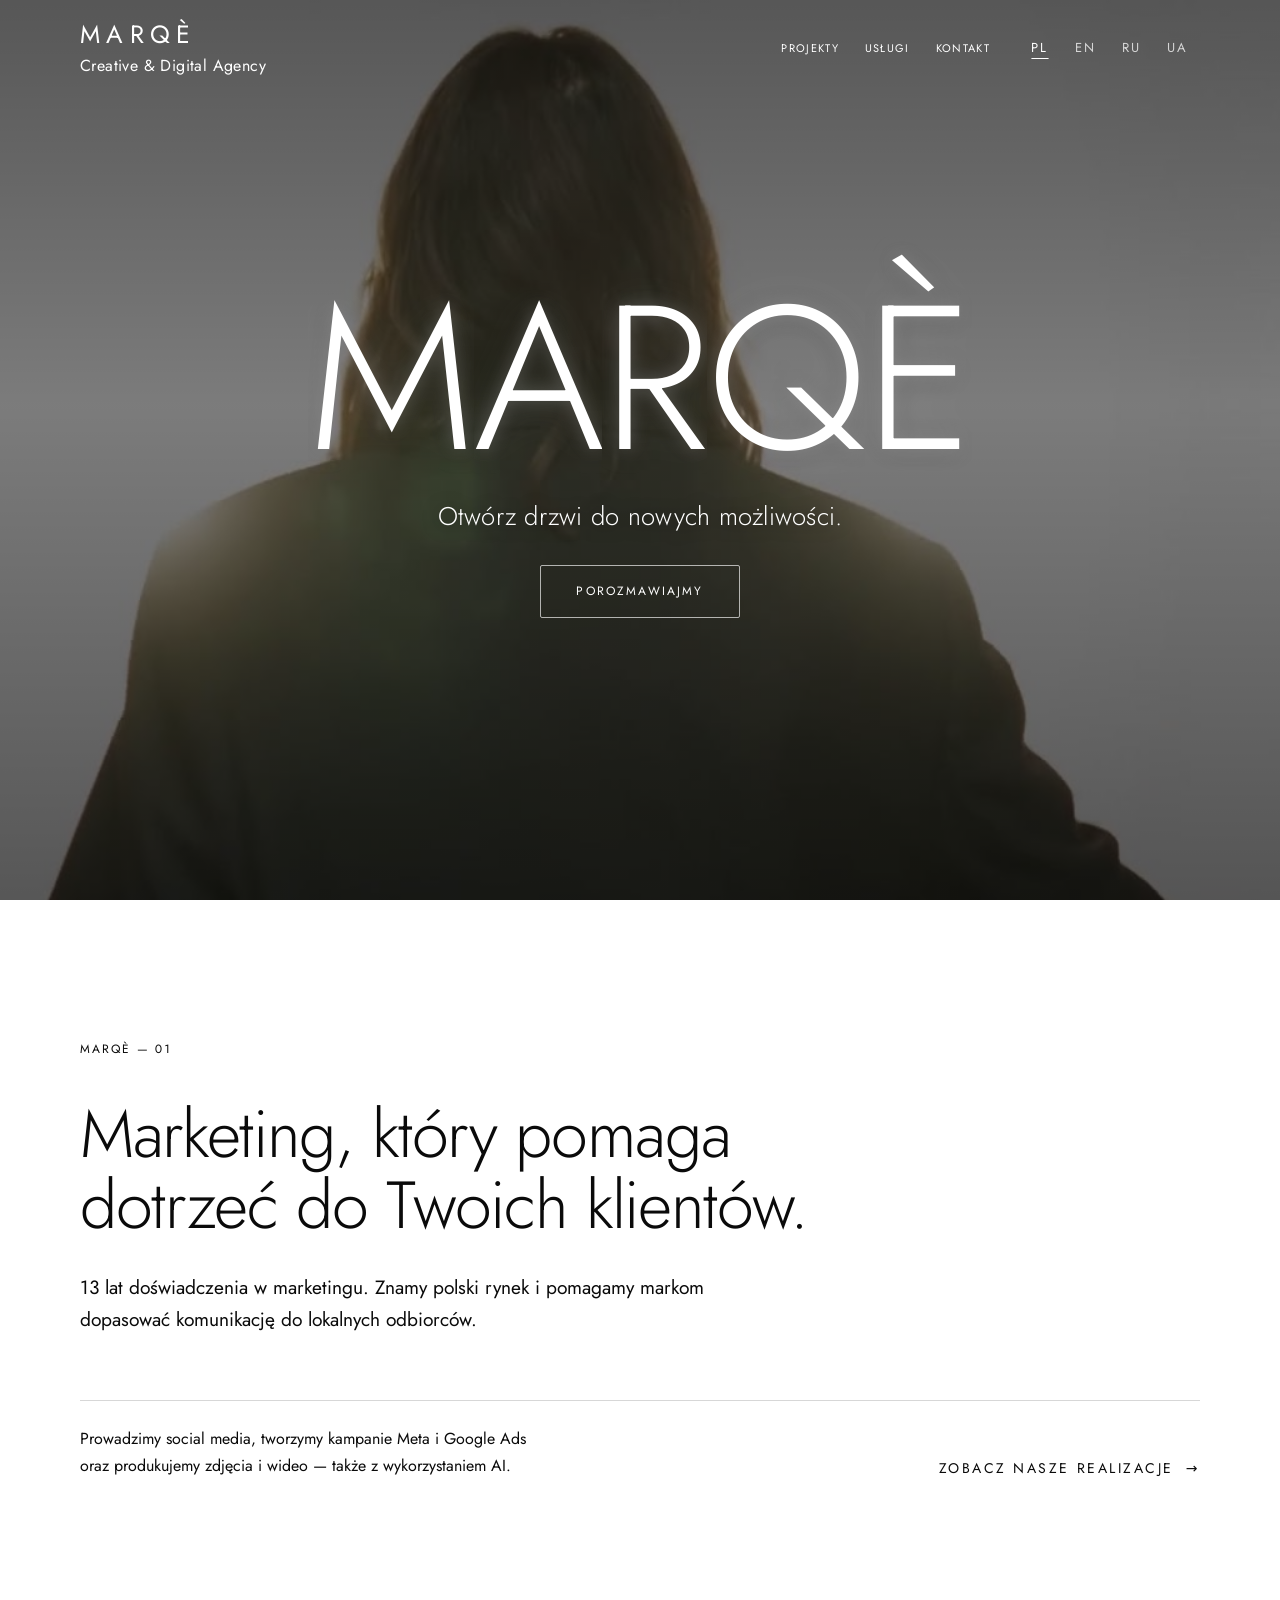
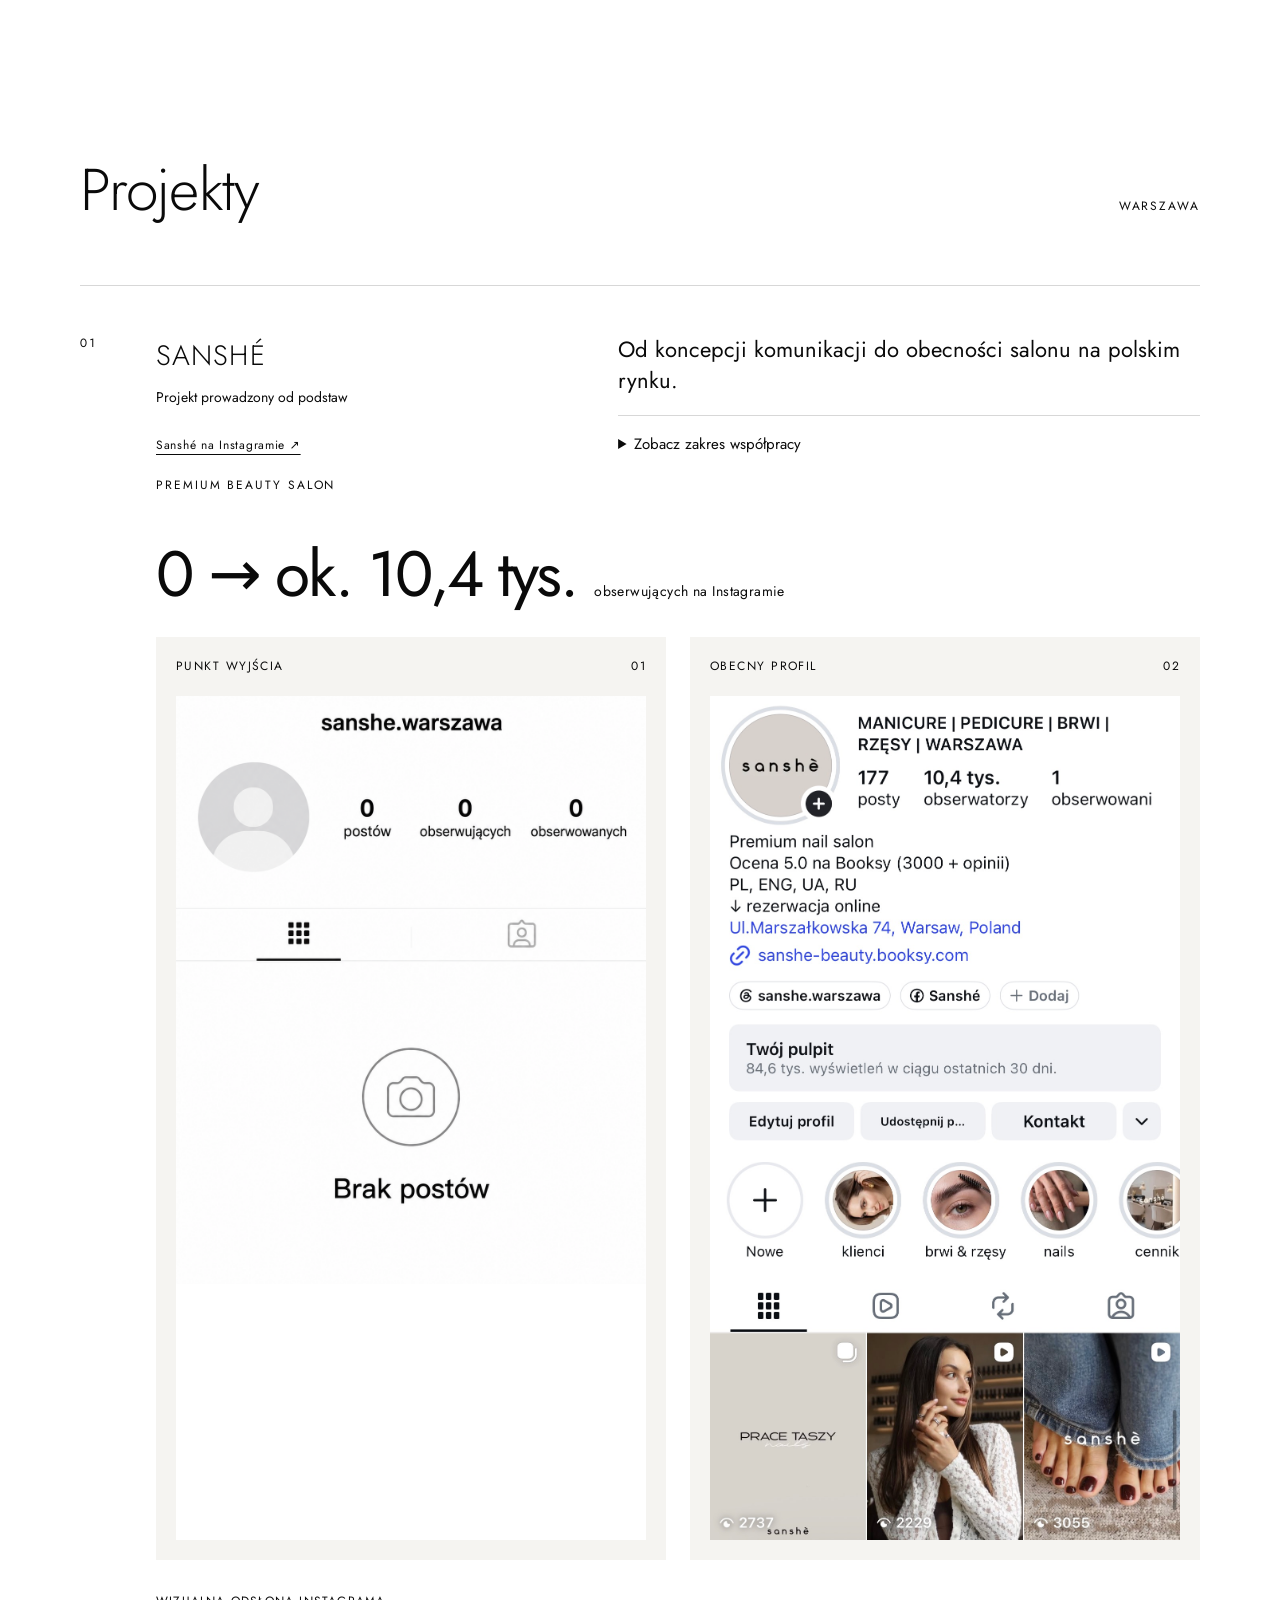
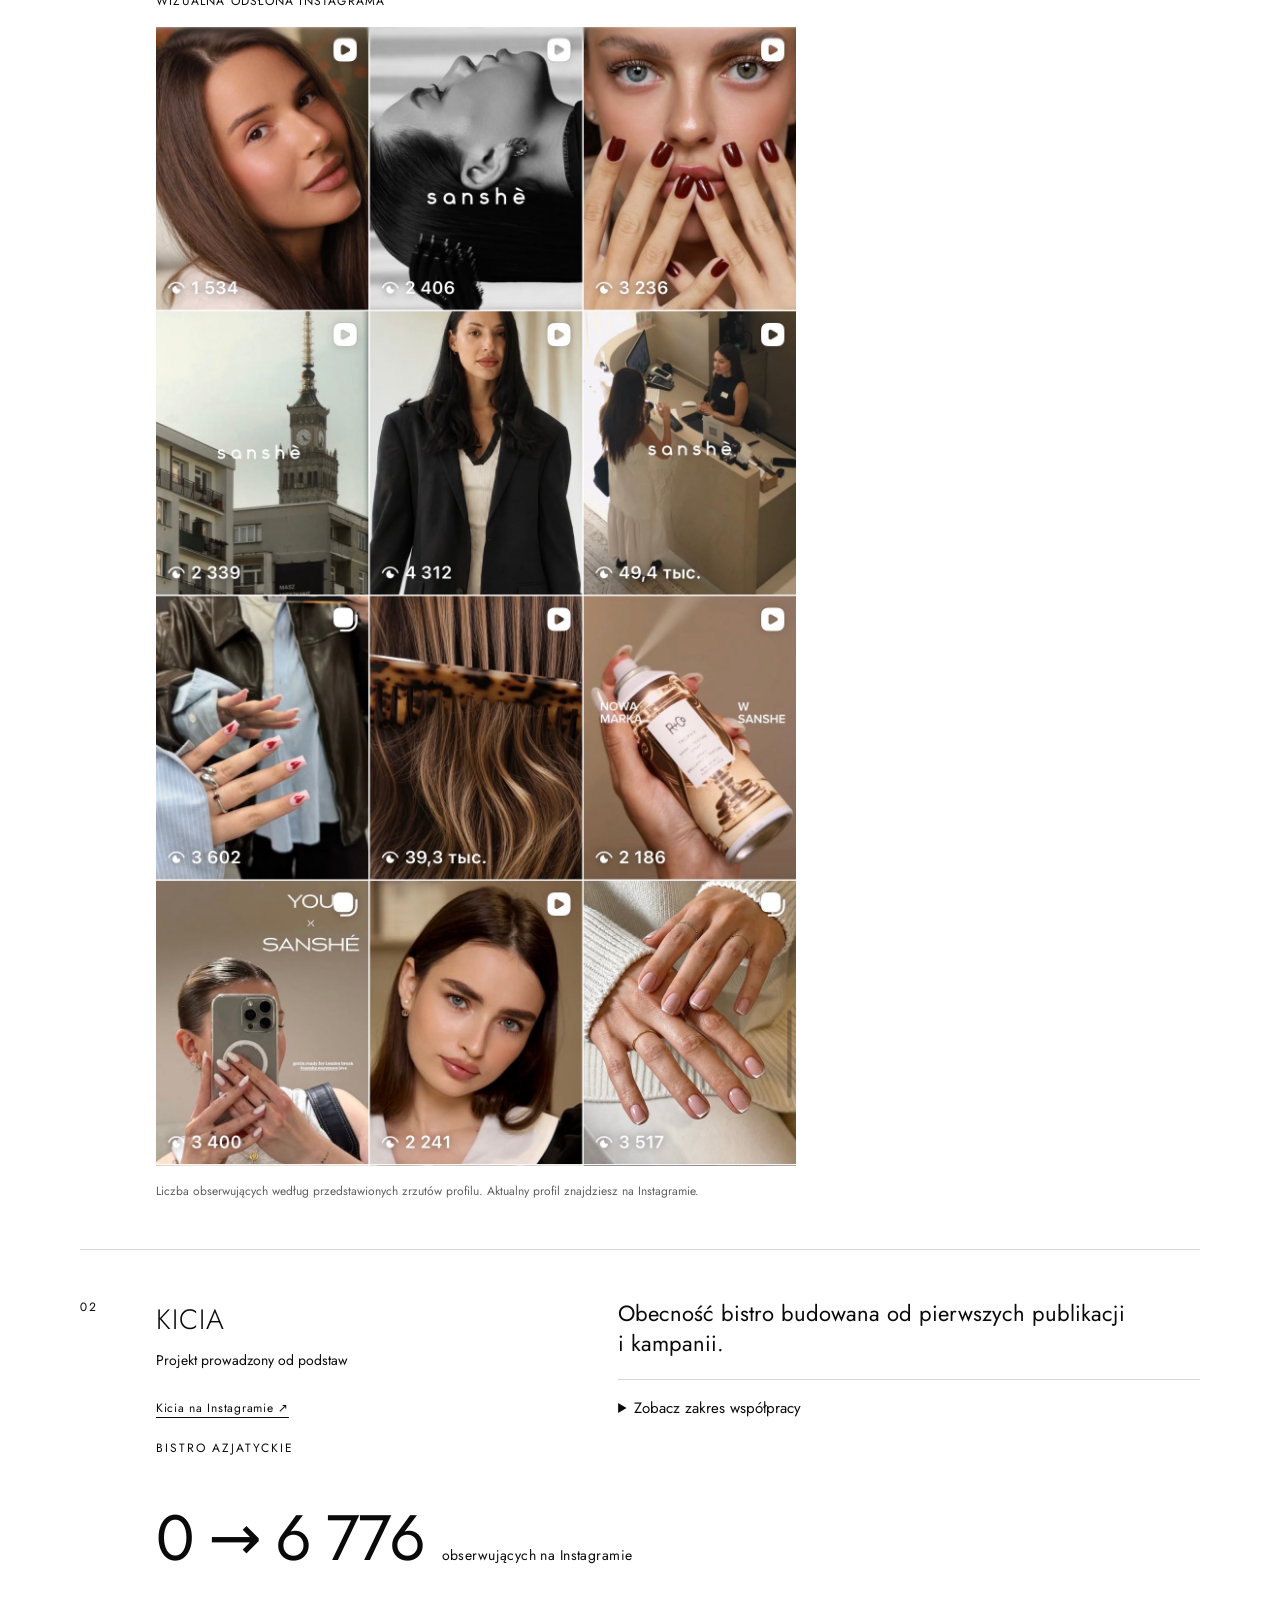
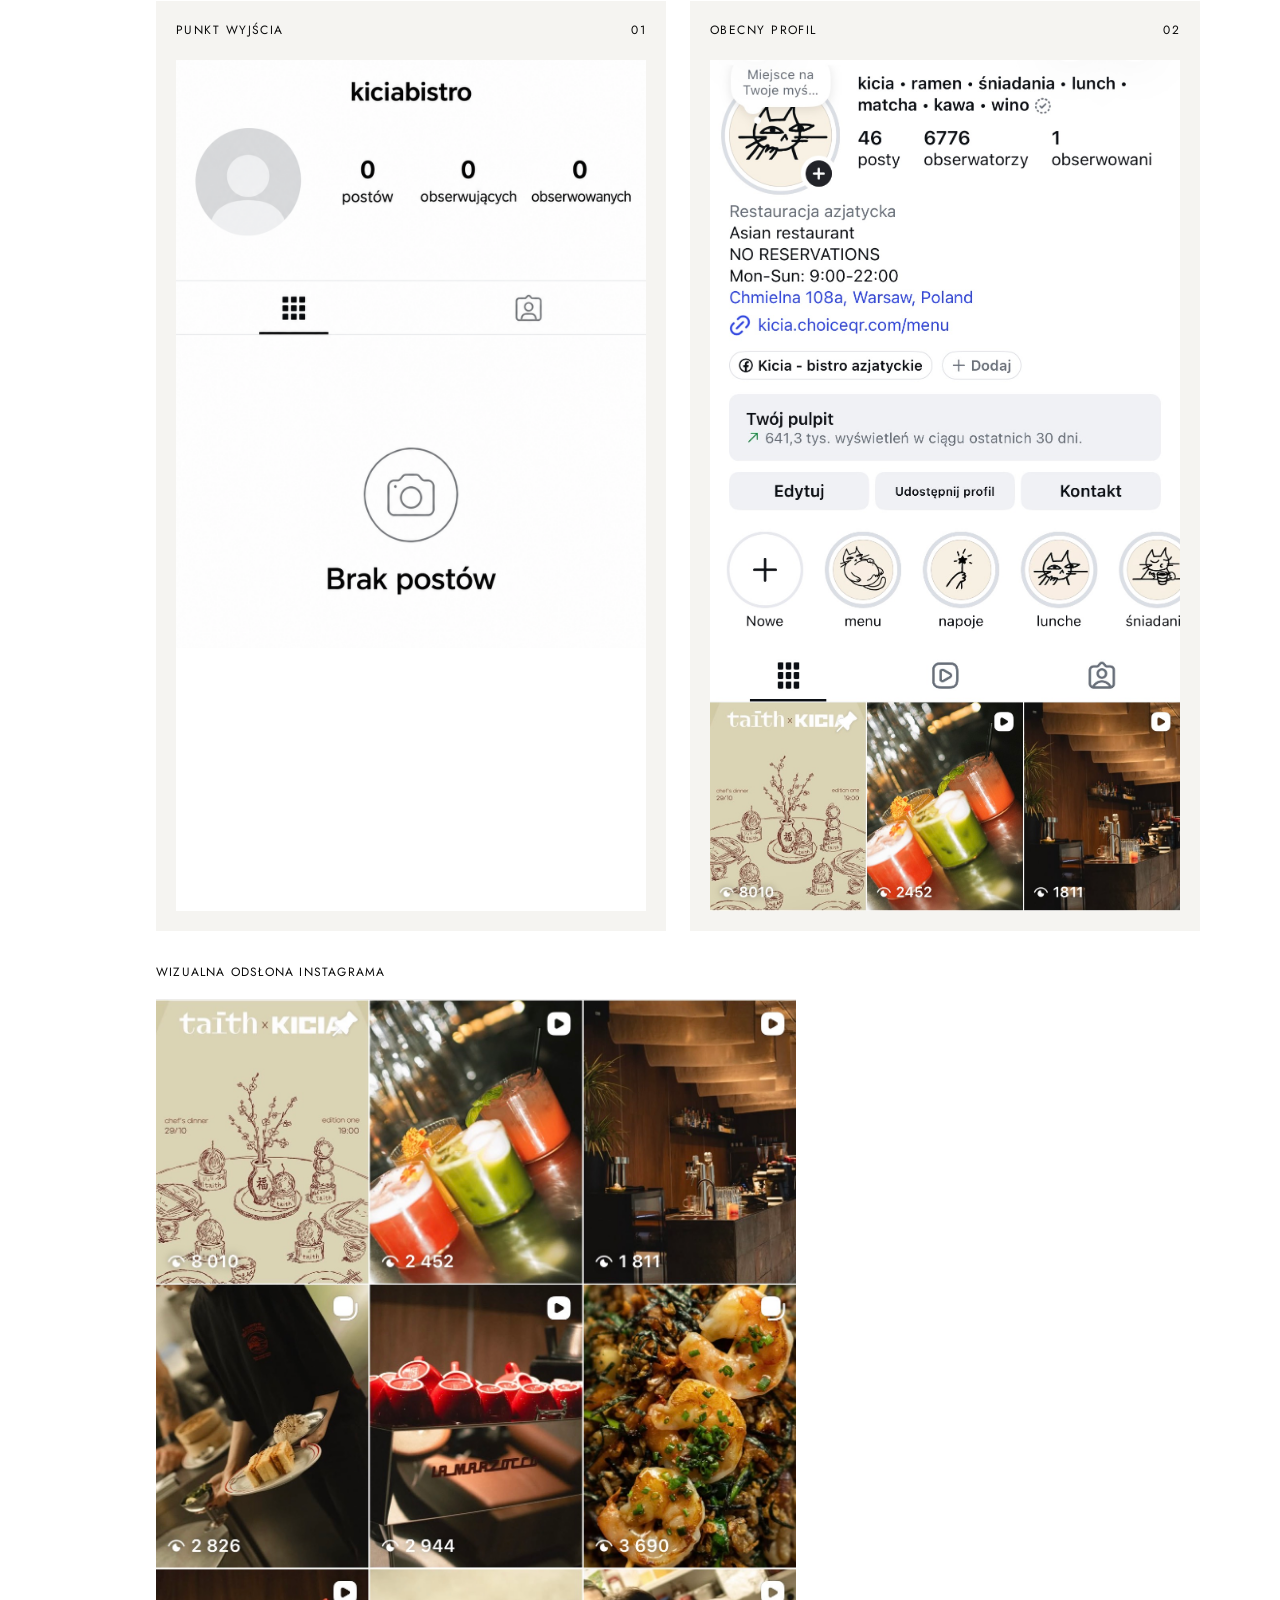
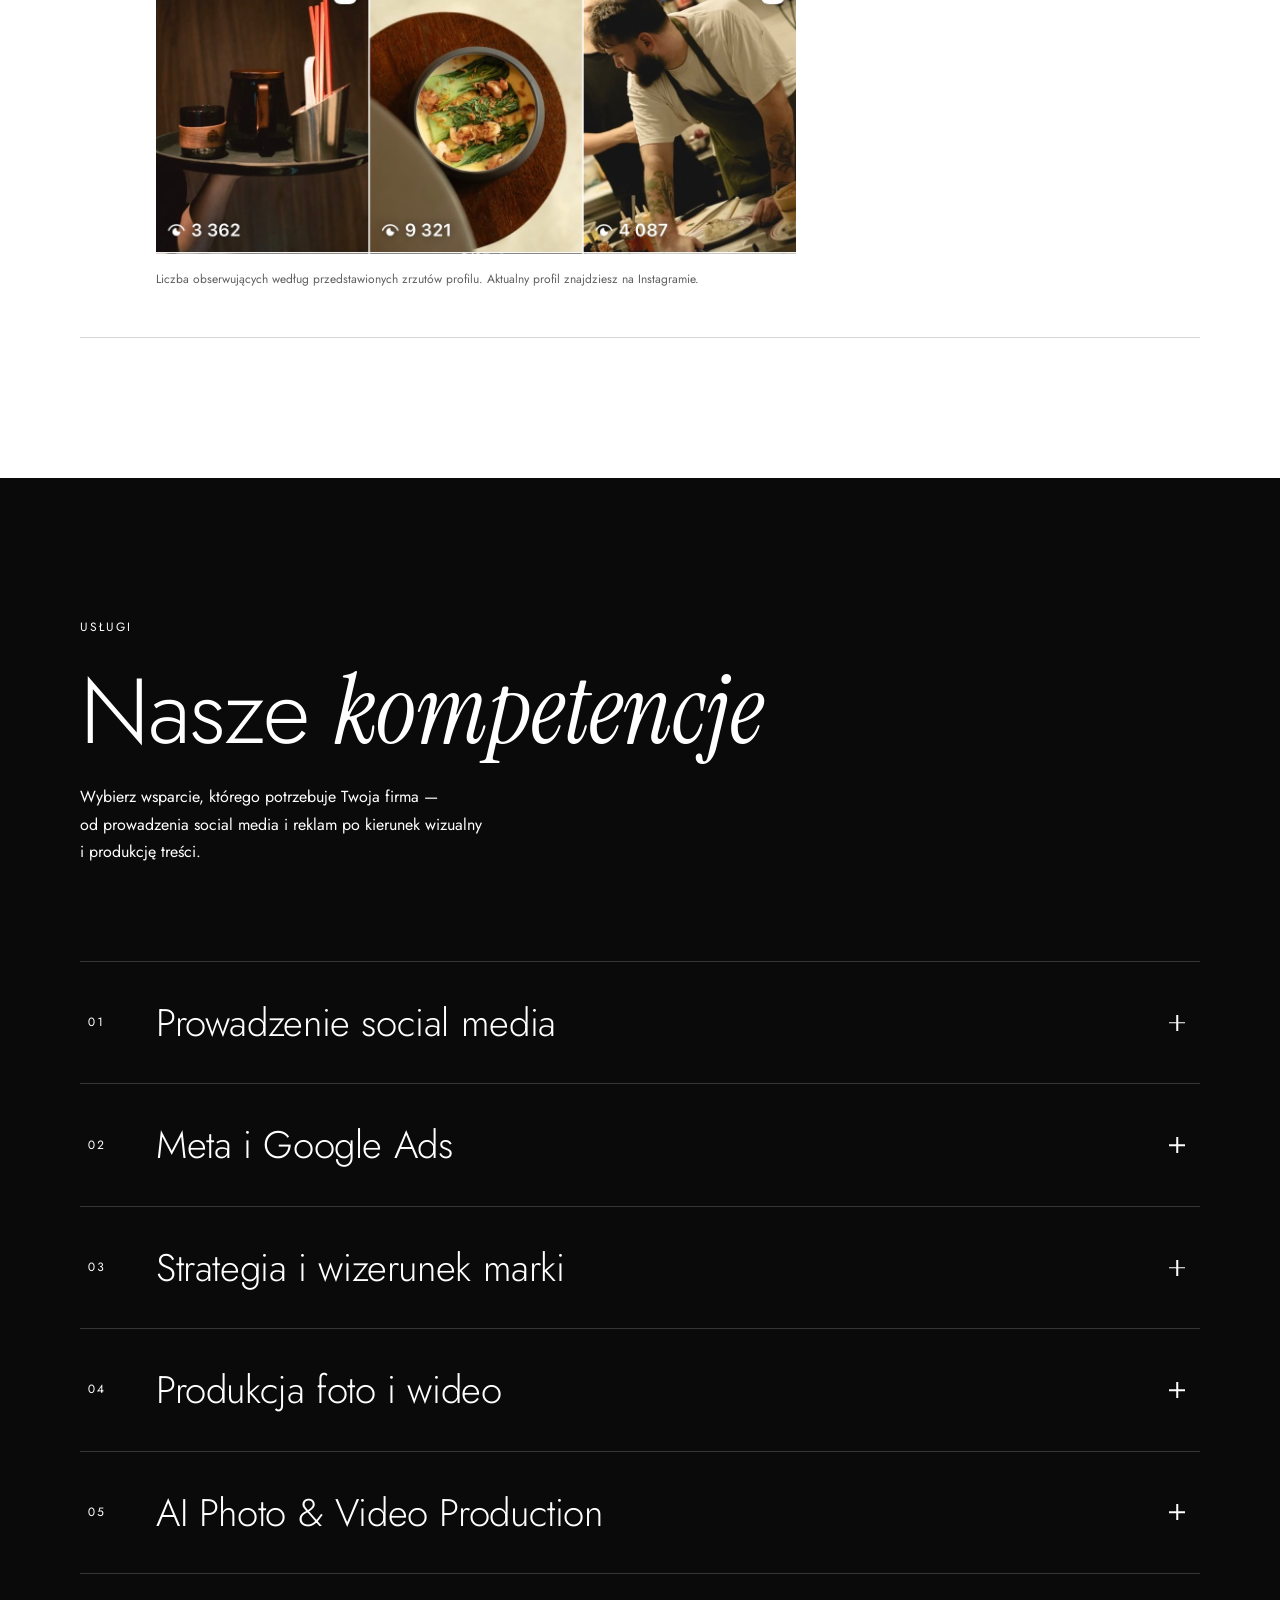
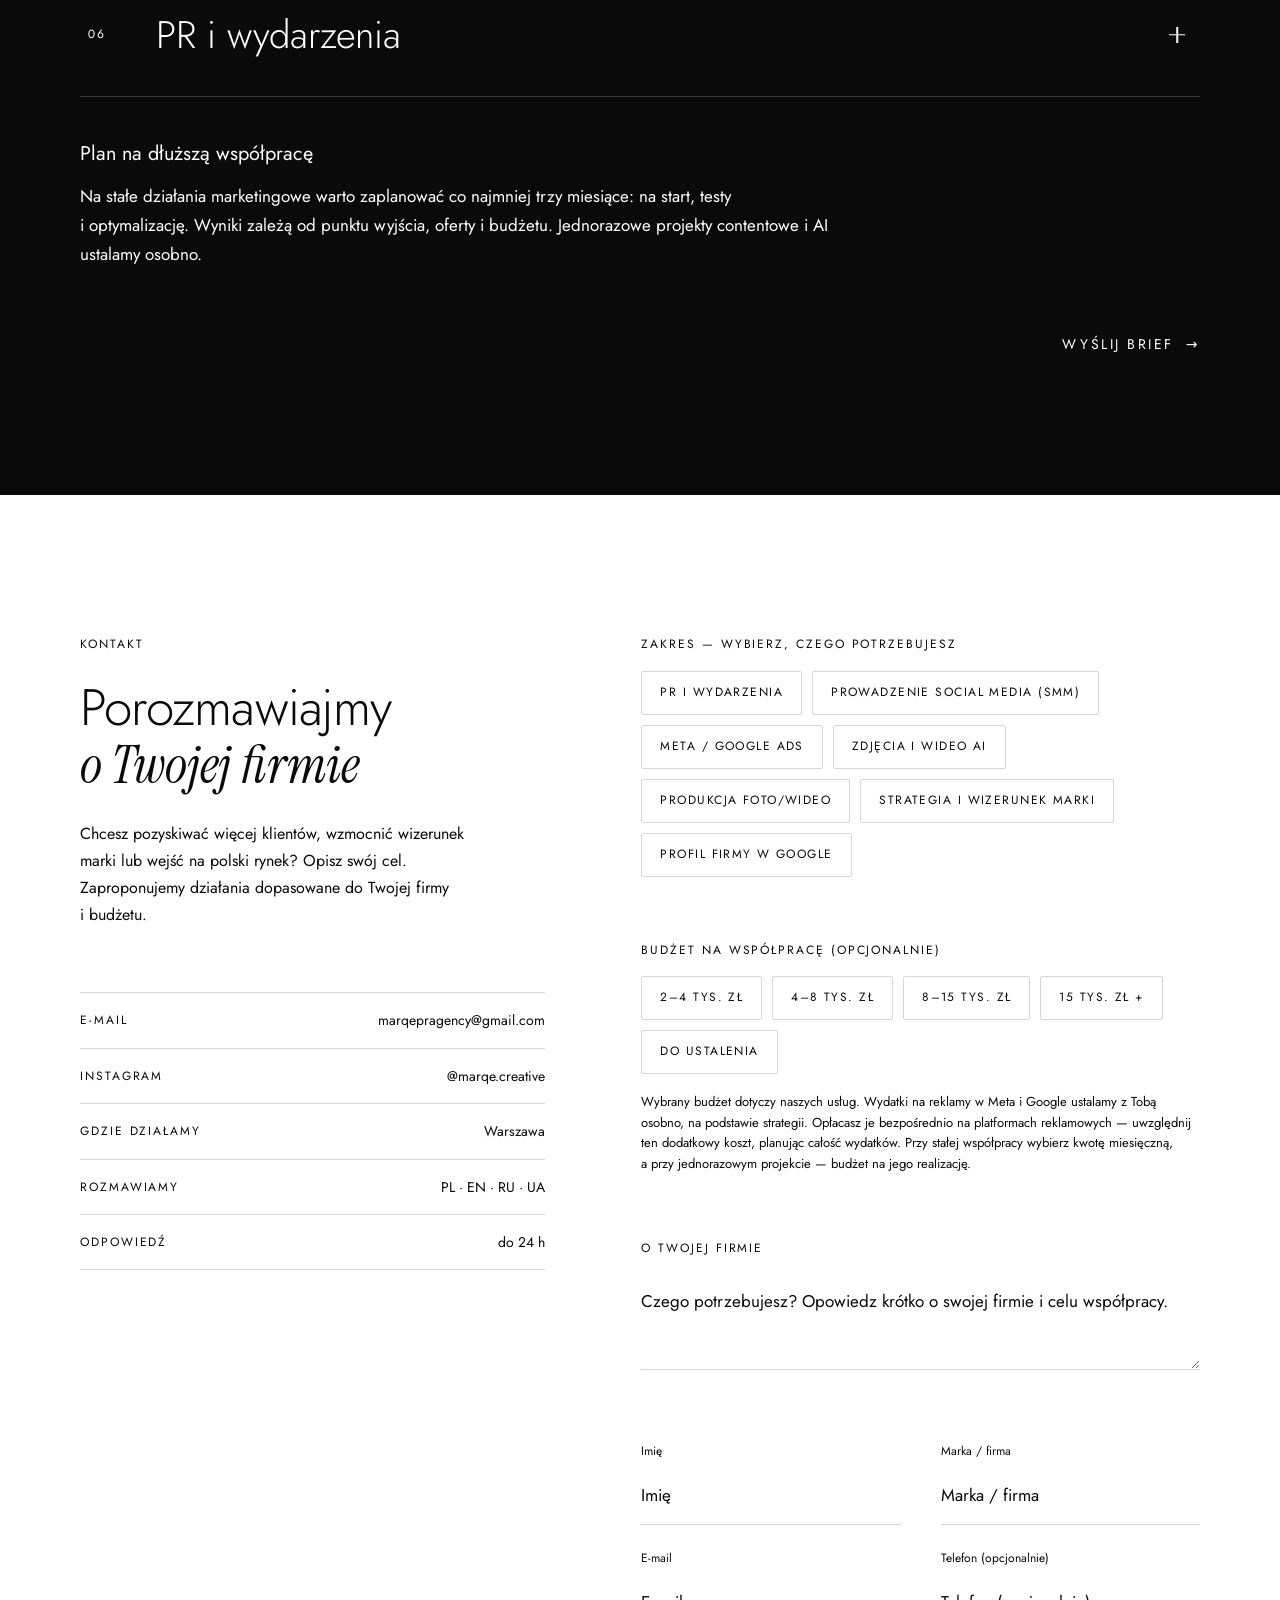
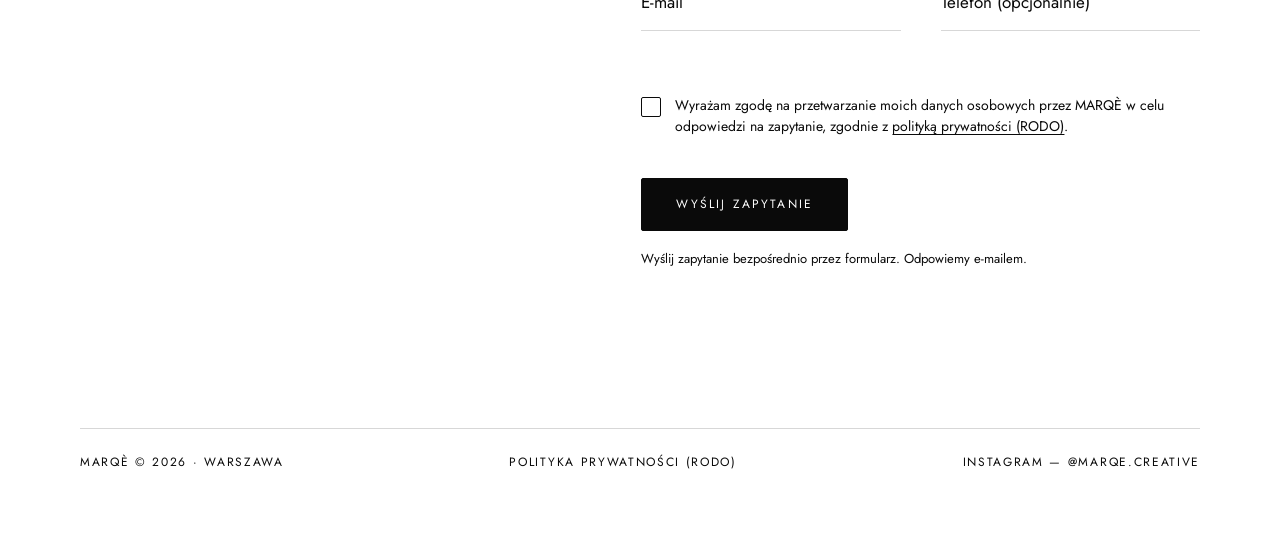
==== commit 1245b931: "Apply approved multilingual positioning and Warsaw geography" ====
--- a/compare-early.html
+++ b/compare-early.html
@@ -6,7 +6,7 @@
 <meta charset="UTF-8">
 <meta name="viewport" content="width=device-width, initial-scale=1">
 <title>MARQÈ — Digital Agency · Warszawa</title>
-<meta name="description" content="MARQÈ — Creative &amp; Digital Agency. Warszawa · Worldwide. Social media, Meta i Google Ads, strategia marki oraz produkcja foto i wideo, także z AI.">
+<meta name="description" content="MARQÈ — Creative &amp; Digital Agency. Warszawa. Social media, Meta i Google Ads, strategia marki oraz produkcja foto i wideo, także z AI.">
 <link rel="preconnect" href="https://fonts.googleapis.com">
 <link rel="preconnect" href="https://fonts.gstatic.com" crossorigin>
 <link href="https://fonts.googleapis.com/css2?family=Jost:wght@300;400;500&family=Instrument+Serif:ital@0;1&display=swap" rel="stylesheet">
@@ -450,7 +450,7 @@
 @media(max-width:640px){.case-visuals{grid-column:1/-1}.case-compare{gap:12px;grid-template-columns:1fr}.case-compare figure{padding:16px}.case-compare .start-image{max-height:300px}.case-metric{gap:12px}.case-current-grid{aspect-ratio:auto}.case-metric strong{font-size:clamp(27px,7vw,44px)}}
 
 
-.nav .lng{gap:2px}.nav .lng .sep{display:none}.m-lng{display:flex;gap:8px}.m-lng button{min-width:44px;min-height:44px}html:lang(ru) .sx,html:lang(uk) .sx{font-family:Georgia,serif}html:lang(ru) .contact-heading,html:lang(uk) .contact-heading{font-size:clamp(28px,3.6vw,52px)!important}
+.nav .lng{gap:2px}.nav .lng .sep{display:none}.m-lng{display:flex;gap:8px}.m-lng button{min-width:44px;min-height:44px}html:lang(ru) .sx,html:lang(uk) .sx{font-family:'Jost',system-ui,sans-serif;font-style:normal}html:lang(ru) .contact-heading,html:lang(uk) .contact-heading{font-size:clamp(28px,3.6vw,52px)!important}
 
 /* Two complete rows of original Instagram posts on every viewport. */
 .case-grid-window{display:block;overflow:hidden;margin-top:10px;aspect-ratio:1320/1180;background:#fff}
@@ -489,12 +489,15 @@
 
 
 /* Use a consistent Cyrillic typeface, including Ukrainian і / ї / є / ґ. */
-html:lang(ru) body,html:lang(uk) body{font-family:Arial,"Helvetica Neue",sans-serif}html:lang(ru) .s2-title,html:lang(uk) .s2-title{letter-spacing:-.025em;line-height:1.15}html:lang(ru) .a-name,html:lang(uk) .a-name{overflow-wrap:anywhere}
+.logo,#wordmark,.agency-label{font-family:'Jost',system-ui,sans-serif}html:lang(ru) .s2-title,html:lang(uk) .s2-title{letter-spacing:-.025em;line-height:1.15}html:lang(ru) .a-name,html:lang(uk) .a-name{overflow-wrap:anywhere}
+html:lang(ru) .btn,html:lang(uk) .btn,html:lang(ru) .chip,html:lang(uk) .chip{letter-spacing:.05em;font-size:13px;text-transform:none}
+html:lang(ru) .a-name,html:lang(uk) .a-name{overflow-wrap:normal}
+.cooperation-note{max-width:760px;margin:40px 0 0;line-height:1.7}.cooperation-note h3{font-weight:400;margin-bottom:12px}.cooperation-note p{margin:0}
 </style>
 </head>
 <body>
 <a class="skip-link" href="#contact" data-en="Skip to contact">Przejdź do kontaktu</a>
-<script src="assets/translations.js?v=editorial-20261026"></script>
+<script src="assets/translations.js?v=approved-copy-20261027"></script>
 <script>document.documentElement.classList.add('js')</script>
 
 <nav class="nav">
@@ -550,7 +553,7 @@
     <div class="s2-inner">
       <p class="s2-idx">MARQÈ — 01</p>
       <h2 class="s2-title" data-en="Marketing that helps you reach your customers.">Marketing, który pomaga dotrzeć do Twoich klientów.</h2>
-      <p class="market-note" data-en="13 years of experience in the Polish market. We understand the local context and help brands tailor their communication to their audience.">13 lat doświadczenia na polskim rynku. Rozumiemy lokalny kontekst i pomagamy markom dopasować komunikację do odbiorców.</p>
+      <p class="market-note" data-en="13 years of marketing experience. We understand the Polish market and help brands tailor their communication to the local audience.">13 lat doświadczenia w marketingu. Znamy polski rynek i pomagamy markom dopasować komunikację do lokalnych odbiorców.</p>
       <div class="s2-bottom">
         <p class="s2-note" data-en="We manage social media, create Meta and Google Ads campaigns, and produce photography and video — including AI content.">Prowadzimy social media, tworzymy kampanie Meta i Google Ads oraz produkujemy zdjęcia i wideo — także <span class="keep-together">z wykorzystaniem AI.</span></p>
         <a class="linkline" href="#work"><span data-en="Explore our work">Zobacz nasze realizacje</span><span class="ar">→</span></a>
@@ -563,7 +566,7 @@
 <section id="work">
   <div class="sec-head rv">
     <h2 data-en="Projects">Projekty</h2>
-    <span class="tag micro" data-en="Warsaw · Worldwide">Warszawa · Worldwide</span>
+    <span class="tag micro" data-en="Warsaw">Warszawa</span>
   </div>
   <!-- MEDIA SLOTY 02–04: JPG/WebP 4:5, 800×1000. Dodaj data-img="plik.jpg" do wiersza. -->
   <div class="work-list">
@@ -665,13 +668,15 @@
         <span class="a-idx">05</span><span class="a-name" data-en="AI Photo &amp; Video Production">AI Photo &amp; Video Production</span><span class="a-plus" aria-hidden="true"></span>
       </button>
       <div class="acc-body"><div class="acc-clip"><div class="acc-in">
-        <div class="a-it"><span class="a-arrow">→</span><div><div class="a-t" data-en="AI imagery">Obrazy AI</div><p class="a-d" data-en="Product and brand imagery created with AI, with art direction tailored to your brand.">Obrazy produktowe i wizerunkowe tworzone z wykorzystaniem AI, z kierunkiem artystycznym dopasowanym do Twojej marki.</p></div></div>
+        <div class="a-it"><span class="a-arrow">→</span><div><p class="a-d" data-en="We also create AI content remotely for brands outside Poland.">Tworzymy też treści AI zdalnie dla marek spoza Polski.</p><div class="a-t" data-en="AI imagery">Obrazy AI</div><p class="a-d" data-en="Product and brand imagery created with AI, with art direction tailored to your brand.">Obrazy produktowe i wizerunkowe tworzone z wykorzystaniem AI, z kierunkiem artystycznym dopasowanym do Twojej marki.</p></div></div>
         <div class="a-it"><span class="a-arrow">→</span><div><div class="a-t" data-en="AI video">Wideo AI</div><p class="a-d" data-en="Short advertising films, product animations and video for social media and websites — from concept and storyboard to editing.">Krótkie filmy reklamowe, animacje produktowe i wideo do mediów społecznościowych oraz na strony internetowe — od koncepcji i scenariusza po montaż.</p></div></div>
         <div class="a-it"><span class="a-arrow">→</span><div><div class="a-t" data-en="Campaign creative">Kreacje do kampanii</div><p class="a-d" data-en="A creative concept, key visual and a cohesive series of images and videos adapted to advertising formats. Ad setup and management are quoted separately.">Koncepcja kreatywna, główny motyw wizualny oraz spójna seria obrazów i filmów dopasowanych do formatów reklamowych. Konfigurację i prowadzenie reklam wyceniamy osobno.</p></div></div>
       </div></div></div>
     </div>
 
+<div class="acc-item"><button type="button" class="acc-head" aria-expanded="false"><span class="a-idx">06</span><span class="a-name" data-en="PR &amp; events">PR i wydarzenia</span><span class="a-plus" aria-hidden="true"></span></button><div class="acc-body"><div class="acc-clip"><div class="acc-in"><div class="a-it"><span class="a-arrow">→</span><div><div class="a-t" data-en="Brand collaborations, pop-ups and events">Współprace marek, pop-upy i wydarzenia</div><p class="a-d" data-en="We develop ideas for brand collaborations, pop-ups and events in Poland, select partners through our local network and coordinate the launch.">Tworzymy pomysły na współprace marek, pop-upy i wydarzenia w Polsce. Dobieramy partnerów, korzystając z lokalnych kontaktów, i koordynujemy realizację.</p></div></div></div></div></div></div>
   </div>
+<div class="cooperation-note rv"><h3 class="" data-en="A plan for sustained growth">Plan na dłuższą współpracę</h3><p class="" data-en="For ongoing promotion, plan for at least three months: time to launch, test and optimise. Results depend on the starting point, offer and budget. One-off content and AI projects are scoped separately.">Na stałe działania marketingowe warto zaplanować co najmniej trzy miesiące: na start, testy i optymalizację. Wyniki zależą od punktu wyjścia, oferty i budżetu. Jednorazowe projekty contentowe i AI ustalamy osobno.</p></div>
 
   <div class="svc-cta rv">
     <a class="linkline" href="#contact"><span data-en="Send a brief">Wyślij brief</span><span class="ar">→</span></a>
@@ -683,12 +688,12 @@
   <div class="contact-grid">
     <div>
       <p class="lead micro rv" data-en="Contact">Kontakt</p>
-      <h2 class="rv contact-heading"><span data-en="Let’s talk">Porozmawiajmy</span><em class="sx" data-en="about your business">o Twojej firmie</em></h2>
+      <h2 class="rv contact-heading"><span data-en="Tell us">Porozmawiajmy</span><em class="sx" data-en="about your business">o Twojej firmie</em></h2>
       <p class="c-note rv" data-en="Looking for more enquiries, a stronger brand presence or a launch in Poland? Tell us your goal. We will recommend the right marketing activities for your business and budget.">Chcesz pozyskiwać więcej klientów, wzmocnić wizerunek marki lub wejść na polski rynek? Opisz swój cel. Zaproponujemy działania dopasowane do Twojej firmy i budżetu.</p>
       <div class="c-details rv">
         <div class="c-row"><span class="k">E-mail</span><a href="mailto:marqepragency@gmail.com">marqepragency@gmail.com</a></div>
         <div class="c-row"><span class="k">Instagram</span><a href="https://www.instagram.com/marqe.creative" target="_blank" rel="noopener">@marqe.creative</a></div>
-        <div class="c-row"><span class="k" data-en="Where we work">Gdzie działamy</span><span data-en="Warsaw · Worldwide">Warszawa · Worldwide</span></div>
+        <div class="c-row"><span class="k" data-en="Where we work">Gdzie działamy</span><span data-en="Warsaw">Warszawa</span></div>
         <div class="c-row"><span class="k" data-en="We speak">Rozmawiamy</span><span>PL · EN · RU · UA</span></div>
         <div class="c-row"><span class="k" data-en="Reply">Odpowiedź</span><span data-en="within 24 h">do 24 h</span></div>
       </div>
@@ -697,7 +702,7 @@
     <div class="rv" id="leadForm">
       <div class="f-block">
         <span class="f-label micro" data-en="Scope — choose what you need">Zakres — wybierz, czego potrzebujesz</span>
-        <div class="chips" id="scopeChips">
+        <div class="chips" id="scopeChips"><button type="button" class="chip" data-v="PR &amp; events" data-en="PR &amp; events">PR i wydarzenia</button>
           <button type="button" class="chip" data-v="Social Media Management (SMM)" data-en="Social media management (SMM)">Prowadzenie social media (SMM)</button>
           <button type="button" class="chip" data-v="Meta / Google Ads">Meta / Google Ads</button>
           <button type="button" class="chip" data-v="AI Photo &amp; Video Production" data-en="AI photo &amp; video">Zdjęcia i wideo AI</button>
@@ -749,7 +754,7 @@
   </div>
 
   <div class="foot">
-    <span>MARQÈ © 2026 · Warszawa · Worldwide</span>
+    <span>MARQÈ © 2026 · <span data-en="Warsaw">Warszawa</span></span>
     <a href="polityka-prywatnosci.html" data-en="Privacy policy (RODO/GDPR)">Polityka prywatności (RODO)</a>
     <a href="https://www.instagram.com/marqe.creative" target="_blank" rel="noopener">Instagram — @marqe.creative</a>
   </div>
@@ -797,7 +802,7 @@
       });
     });
     if(l==='ru'||l==='uk'){
-      document.querySelector('.contact-heading>span').textContent=l==='ru'?'Поговорим':'Поговорімо';
+      
       document.querySelector('.svc-h>span').textContent+=' ';
     }
     ['pl','en','ru','uk'].forEach(function(code){['lng-','m-lng-'].forEach(function(prefix){var b=document.getElementById(prefix+code);if(b){b.classList.toggle('on',l===code);b.setAttribute('aria-pressed',String(l===code))}})});
@@ -1001,8 +1006,8 @@
     pl:{scope:'Wybierz przynajmniej jeden zakres.',budget:'Zaznacz budżet miesięczny.',name:'Podaj imię.',email:'Podaj poprawny e-mail.',consent:'Zaznacz zgodę RODO.'},
     en:{scope:'Pick at least one scope.',budget:'Select a monthly budget.',name:'Enter your name.',email:'Enter a valid e-mail.',consent:'Please accept the GDPR consent.'}
   };
-  ERR.ru={scope:'Выберите хотя бы одну услугу.',name:'Укажите имя.',email:'Укажите корректный e-mail.',consent:'Подтвердите согласие на обработку персональных данных.'};
-  ERR.uk={scope:'Оберіть хоча б одну послугу.',name:'Вкажіть ім’я.',email:'Вкажіть коректний e-mail.',consent:'Підтвердьте згоду на обробку персональних даних.'};
+  ERR.ru={scope:'Выбери хотя бы одну услугу.',name:'Укажи имя.',email:'Проверь адрес электронной почты.',consent:'Подтверди согласие на обработку персональных данных.'};
+  ERR.uk={scope:'Обери хоча б одну послугу.',name:'Вкажи ім’я.',email:'Перевір адресу електронної пошти.',consent:'Підтвердь згоду на обробку персональних даних.'};
   // Set the public Formspree endpoint after the agency creates its form.
   var FORM_ENDPOINT = 'https://formspree.io/f/moeeewnb';
   document.getElementById('f-send').addEventListener('click',async function(){
@@ -1030,6 +1035,7 @@
       var button=this, sent=document.getElementById('f-sent');
       button.disabled=true;
       button.setAttribute('aria-busy','true');
+      var previousLabel=button.innerHTML;button.textContent=({pl:'Wysyłanie…',en:'Sending…',ru:'Отправляем…',uk:'Надсилаємо…'})[lang];
       sent.classList.remove('show');
       try{
         var response=await fetch(FORM_ENDPOINT,{method:'POST',headers:{'Accept':'application/json','Content-Type':'application/json'},body:JSON.stringify({email:email,name:name,brand:brand,phone:phone,message:body,subject:subject})});
@@ -1039,7 +1045,7 @@
       }catch(error){
         err.textContent=({pl:'Nie udało się wysłać zapytania. Spróbuj ponownie lub napisz na marqepragency@gmail.com.',en:'We could not send your enquiry. Please try again or email marqepragency@gmail.com.',ru:'Не удалось отправить запрос. Попробуйте ещё раз или напишите на marqepragency@gmail.com.',uk:'Не вдалося надіслати запит. Спробуйте ще раз або напишіть на marqepragency@gmail.com.'})[lang];
         err.classList.add('show');
-      }finally{button.disabled=false;button.removeAttribute('aria-busy');}
+      }finally{button.innerHTML=previousLabel;button.disabled=false;button.removeAttribute('aria-busy');}
       return;
     }
     var href='mailto:marqepragency@gmail.com?subject='+encodeURIComponent(subject)+'&body='+encodeURIComponent(body);
@@ -1053,3 +1059,4 @@
 </script>
 </body>
 </html>
+
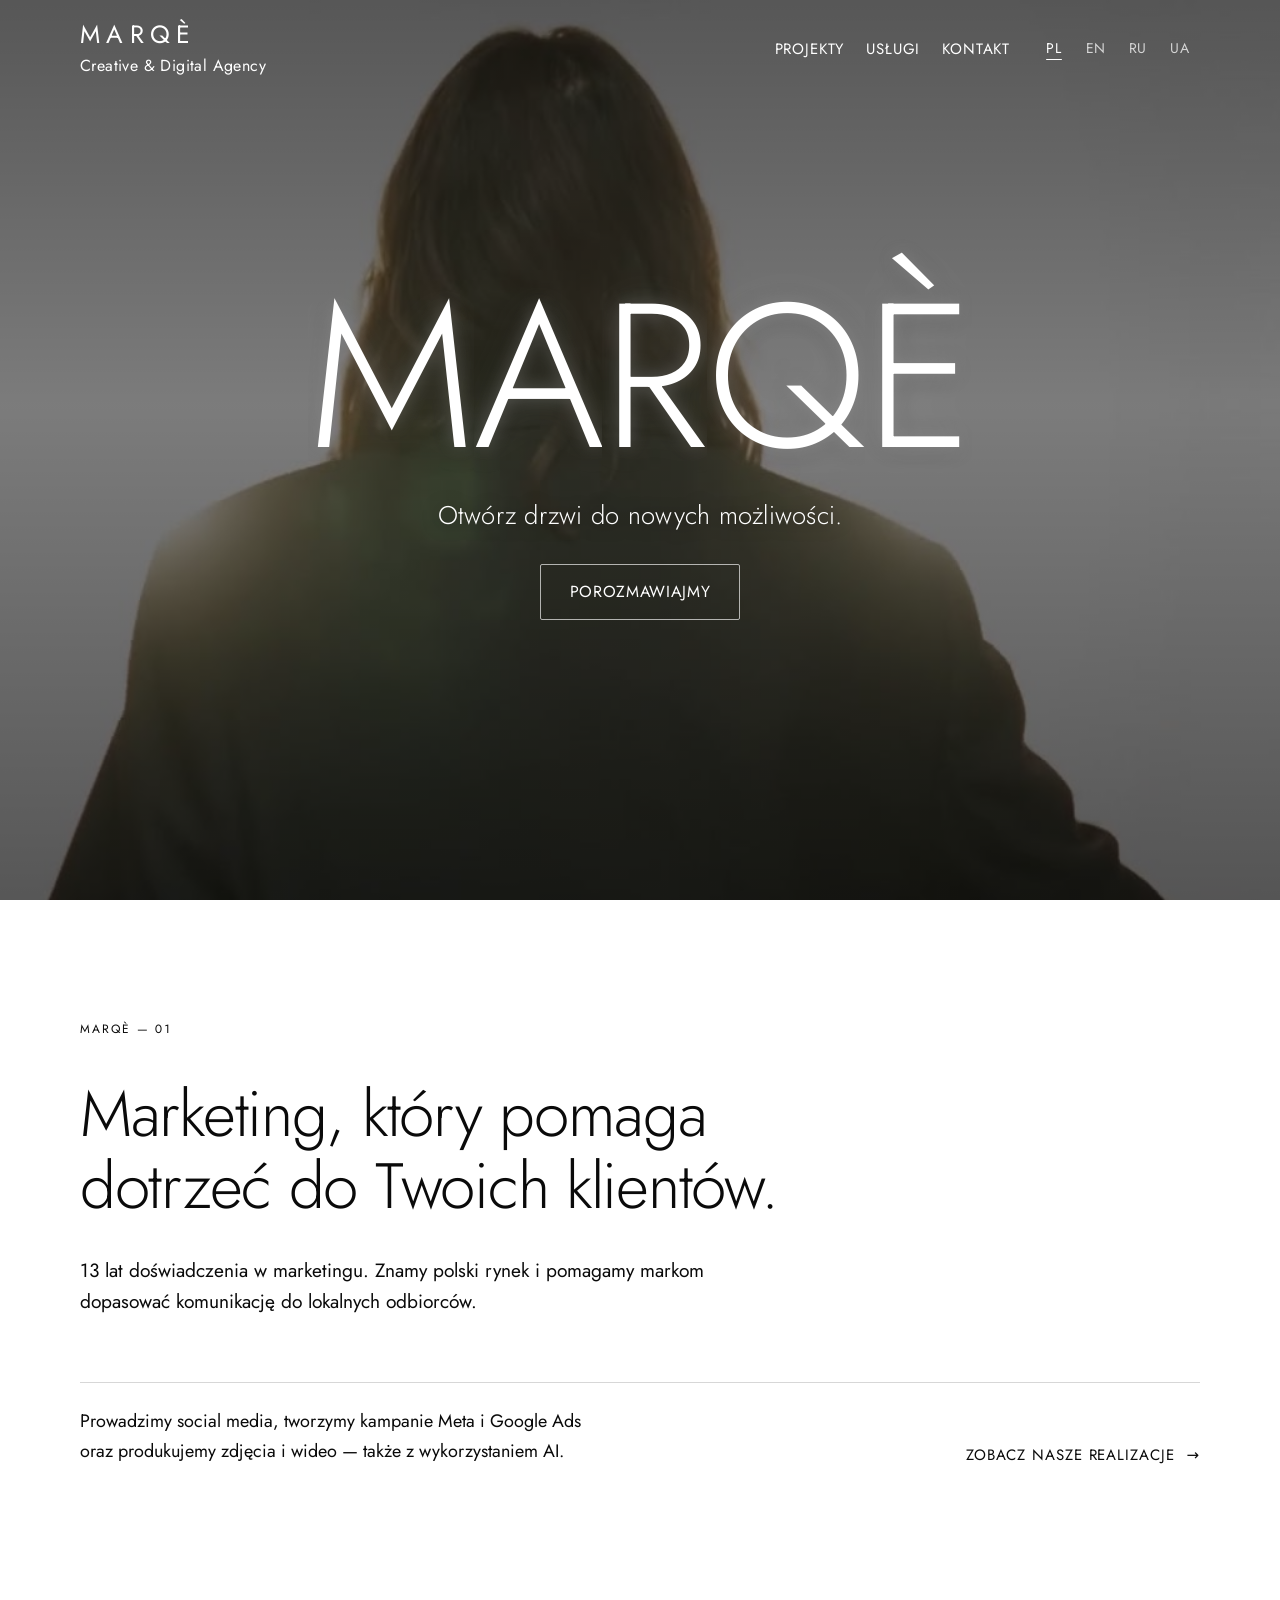
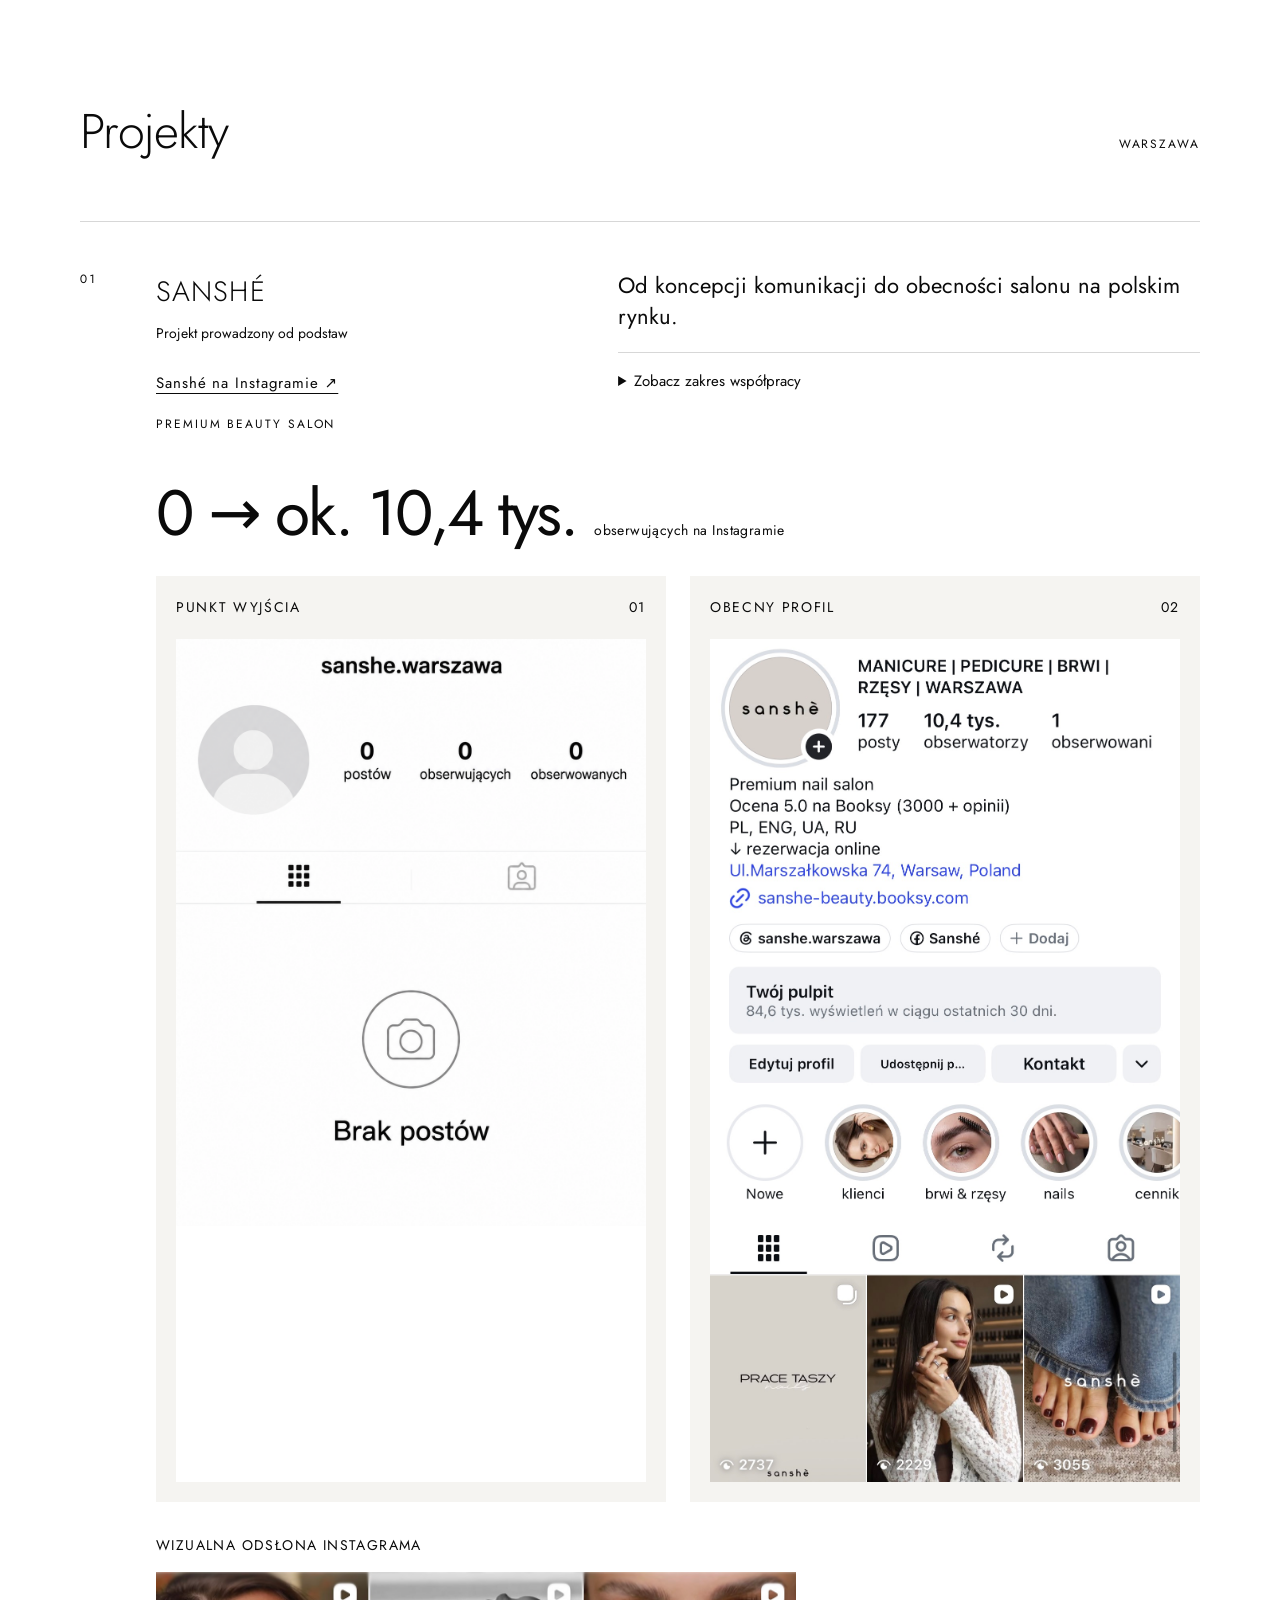
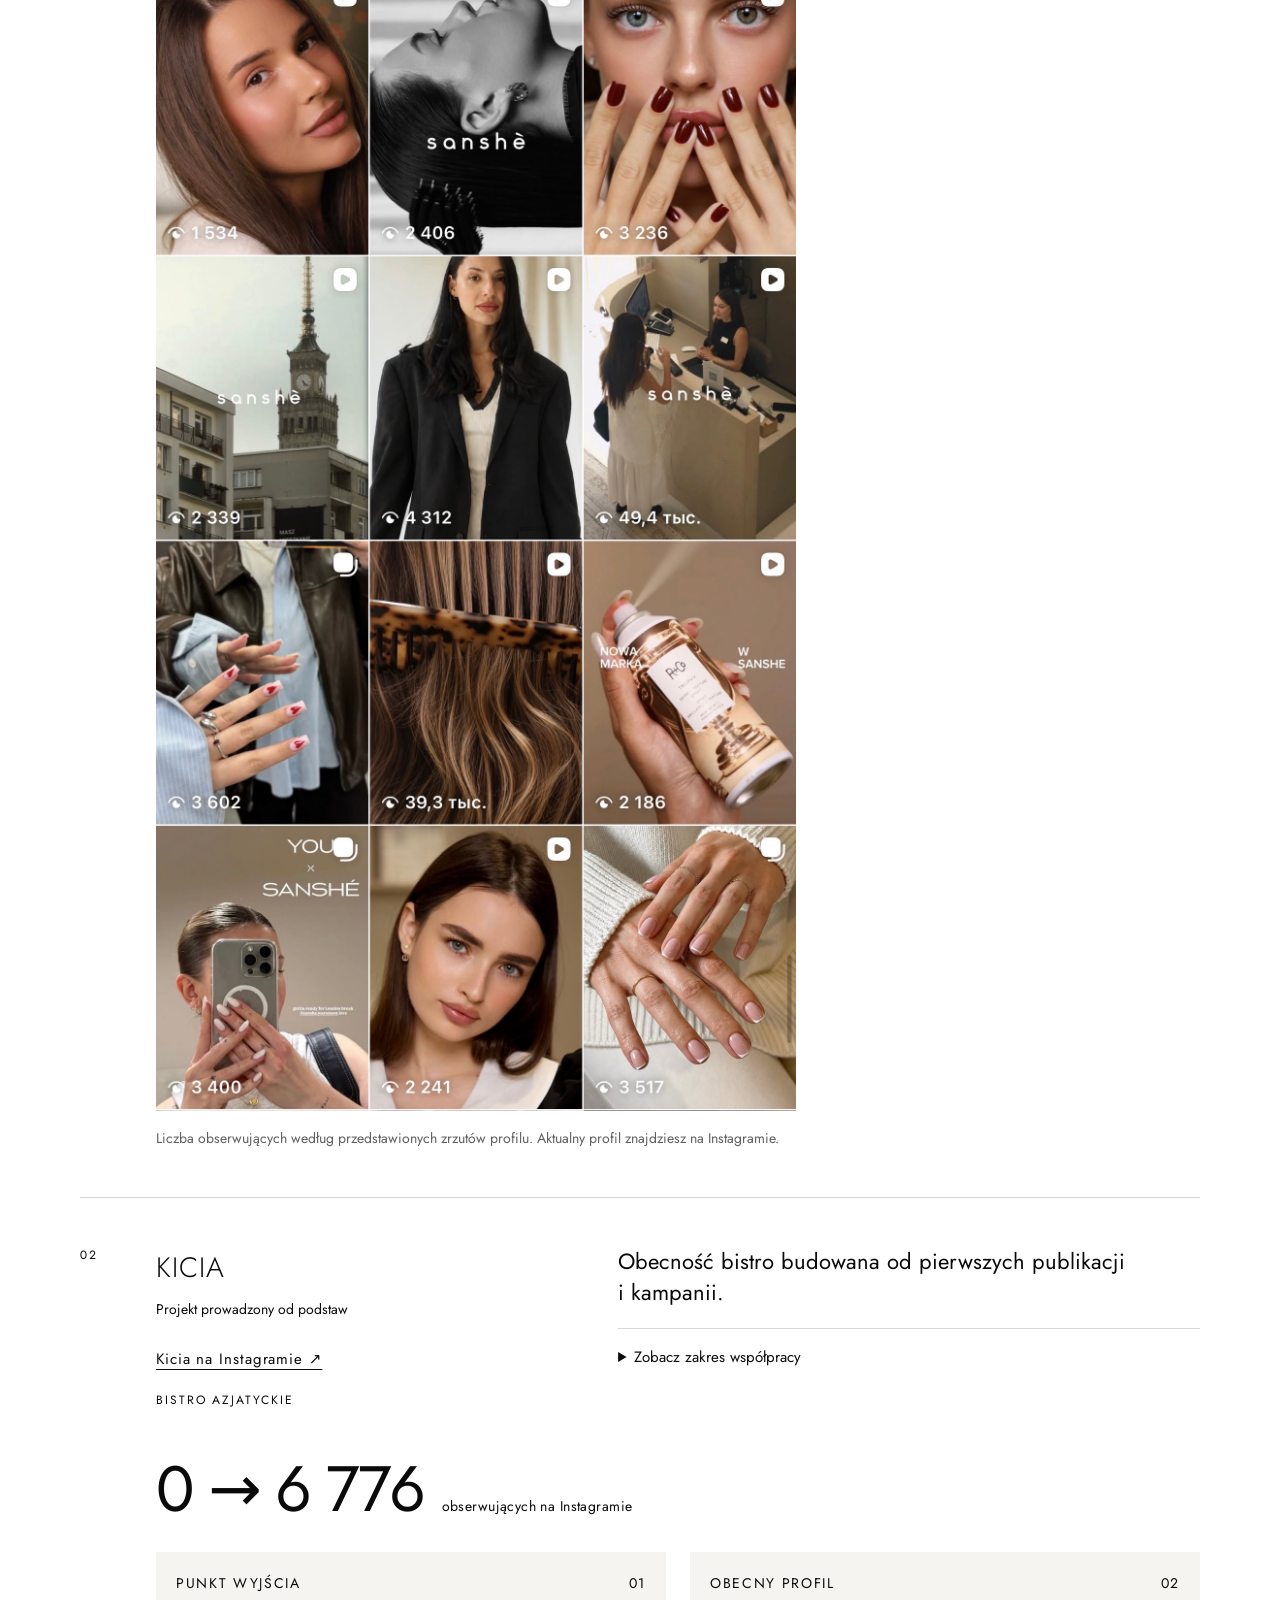
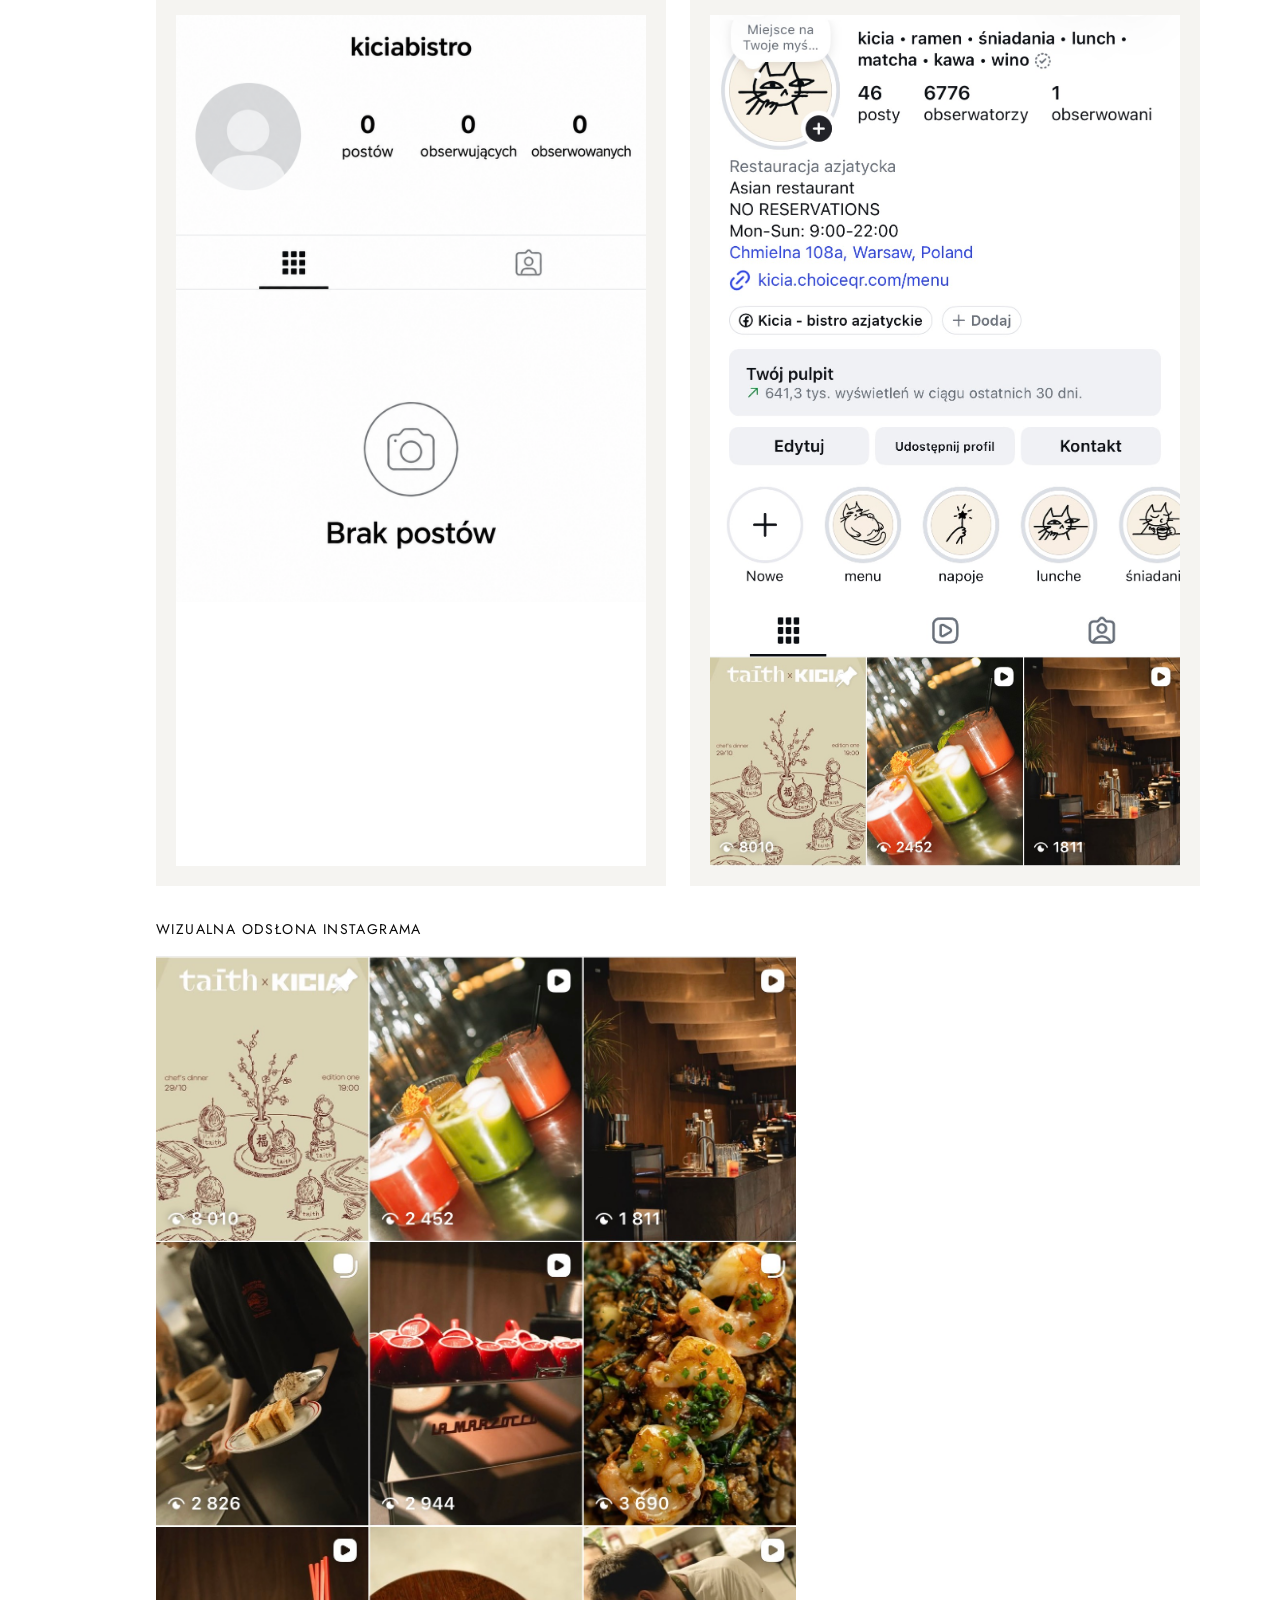
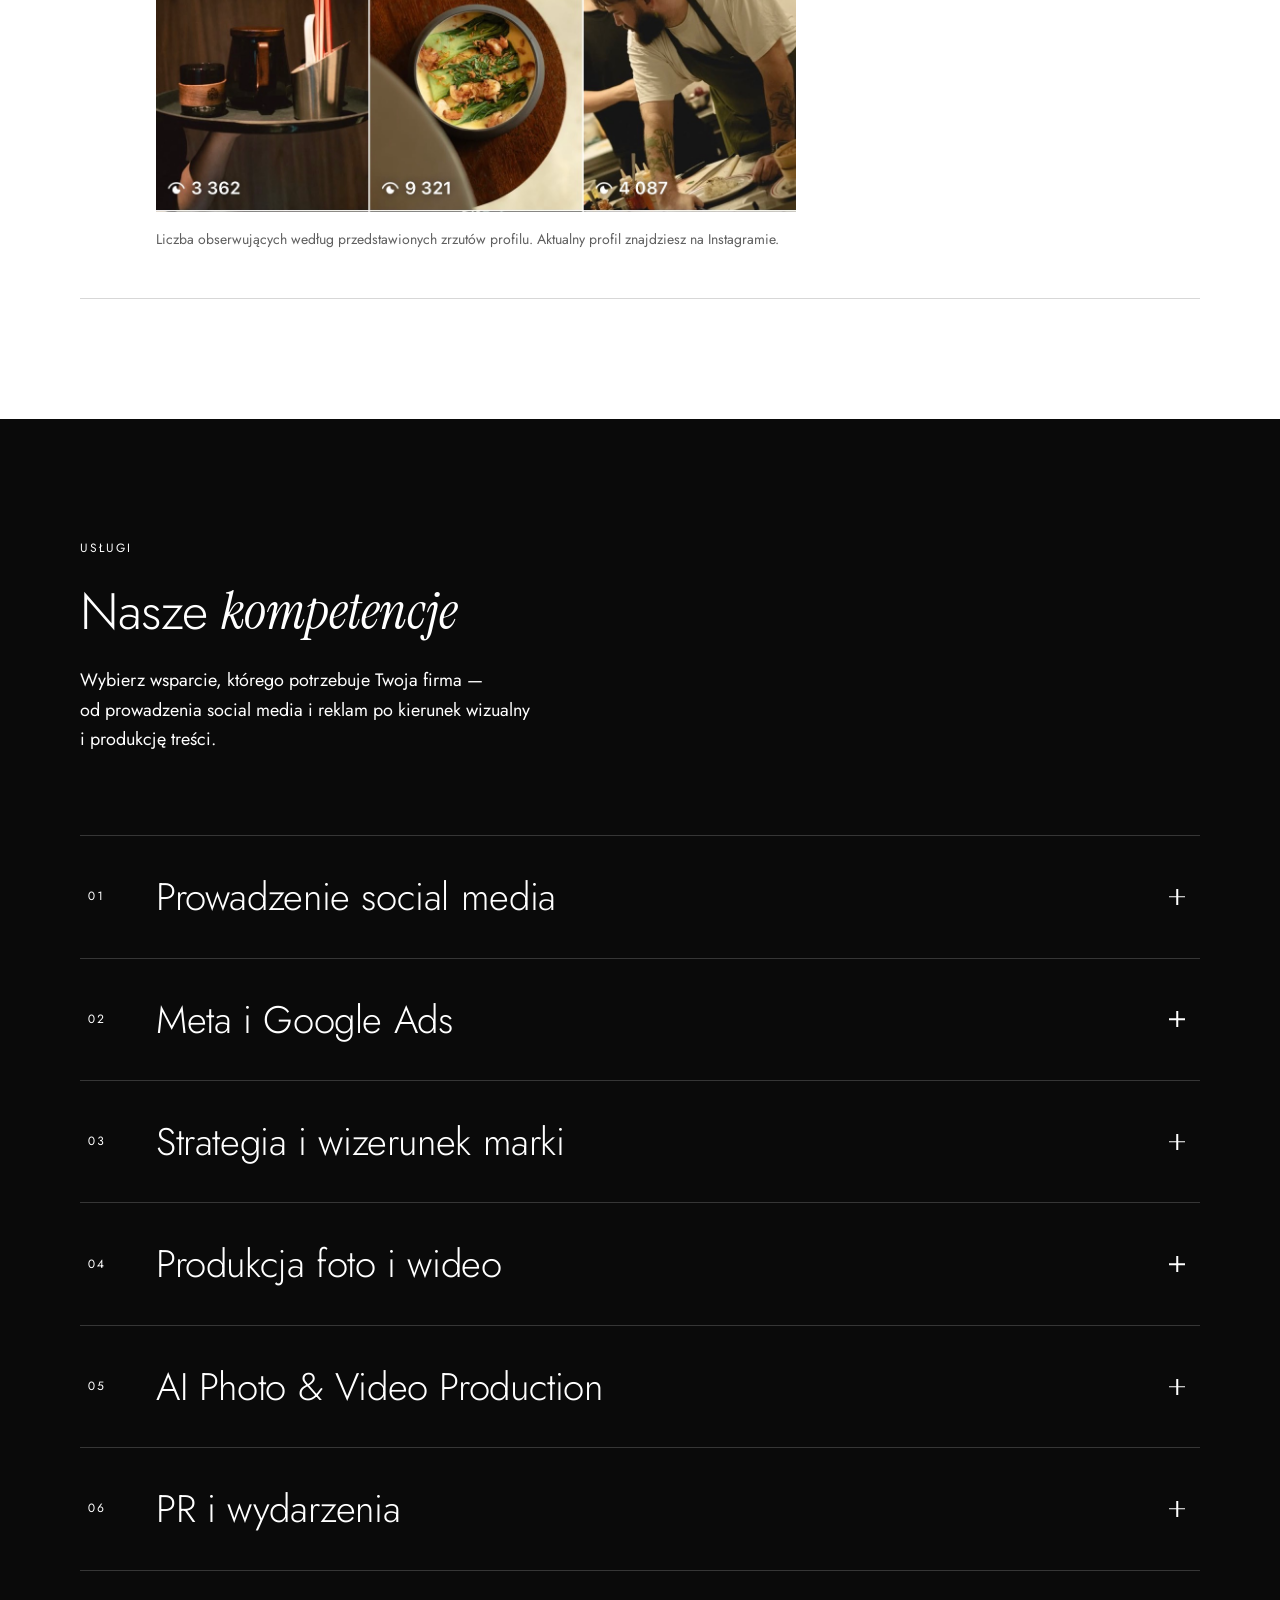
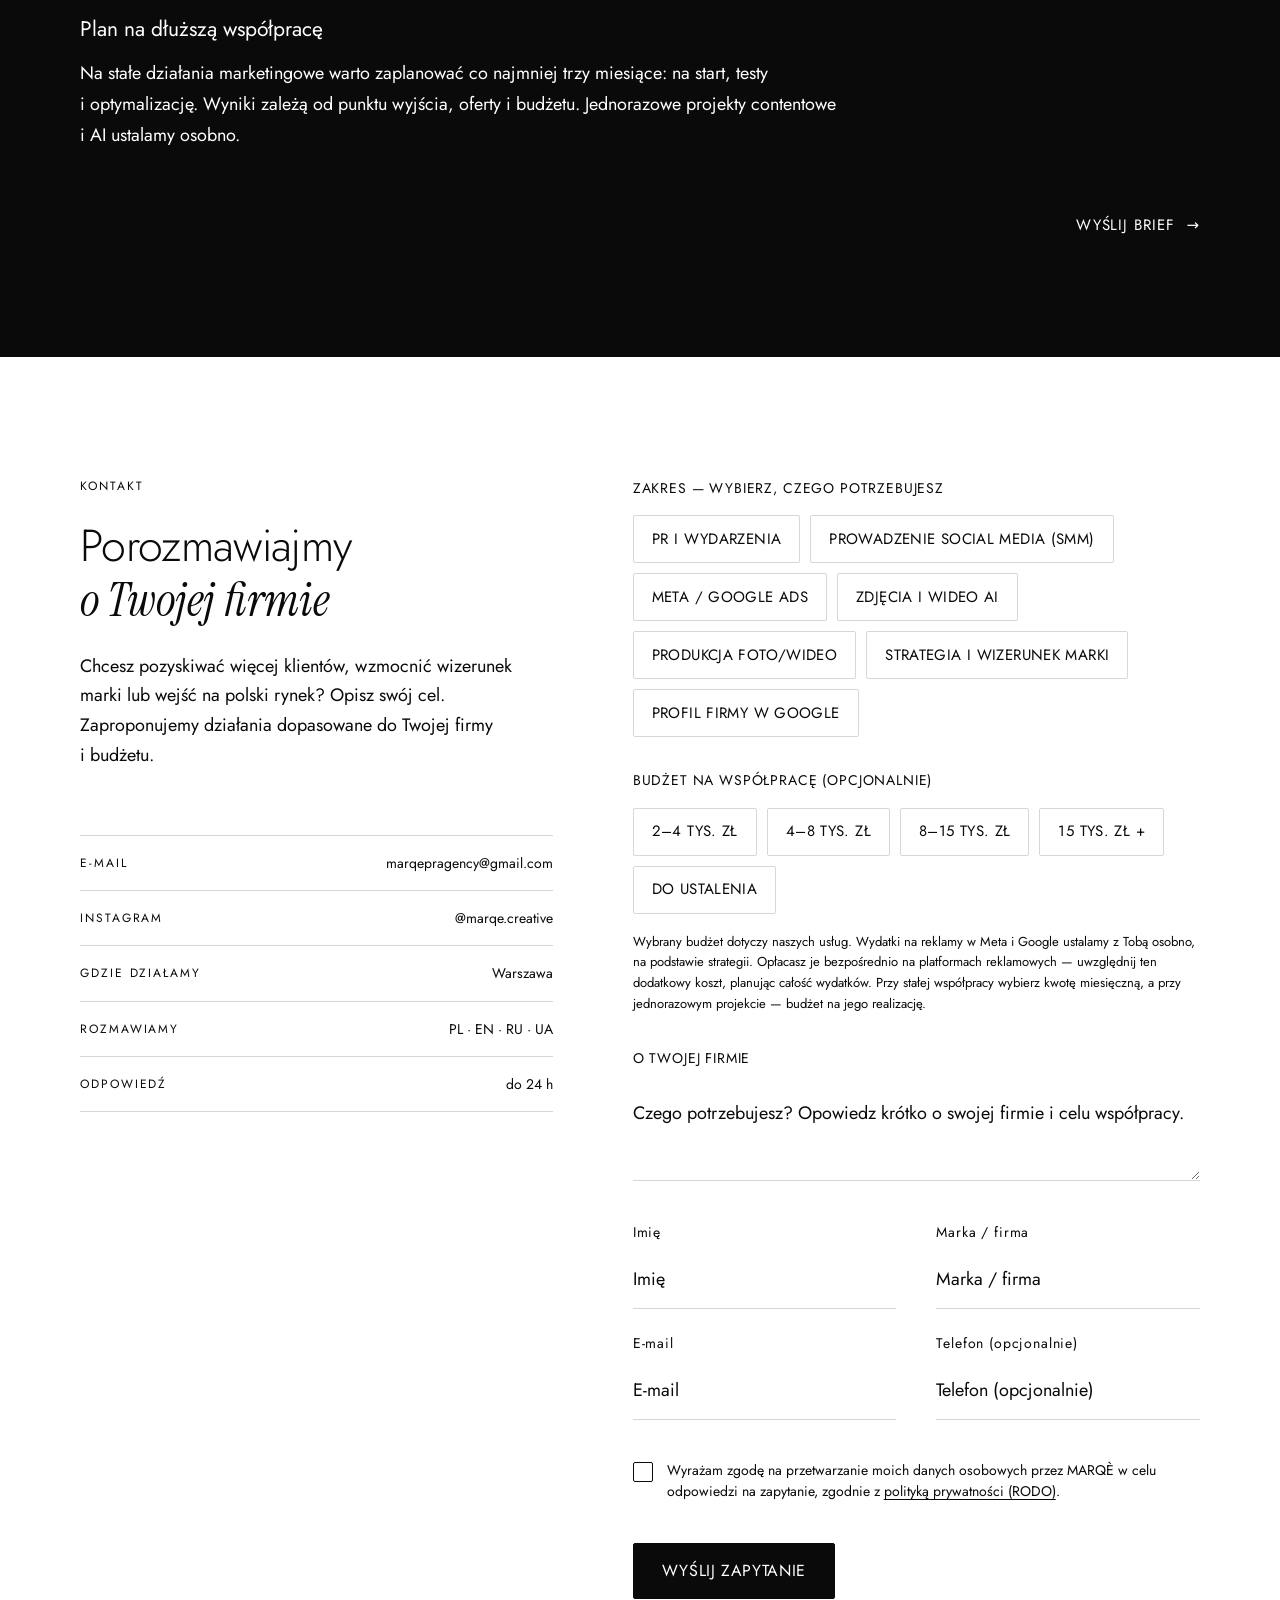
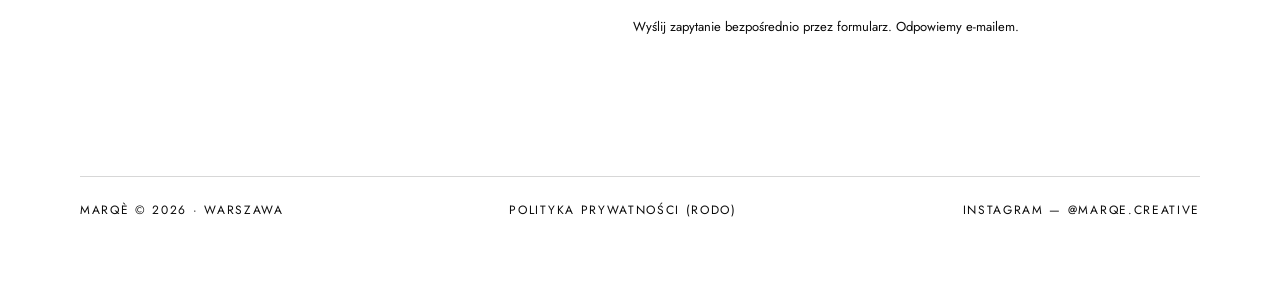
==== commit d3164e2d: "Refine responsive typography, Cyrillic italic and interaction rhythm" ====
--- a/compare-early.html
+++ b/compare-early.html
@@ -9,7 +9,7 @@
 <meta name="description" content="MARQÈ — Creative &amp; Digital Agency. Warszawa. Social media, Meta i Google Ads, strategia marki oraz produkcja foto i wideo, także z AI.">
 <link rel="preconnect" href="https://fonts.googleapis.com">
 <link rel="preconnect" href="https://fonts.gstatic.com" crossorigin>
-<link href="https://fonts.googleapis.com/css2?family=Jost:wght@300;400;500&family=Instrument+Serif:ital@0;1&display=swap" rel="stylesheet">
+<link href="https://fonts.googleapis.com/css2?family=Jost:wght@300;400;500&family=Manrope:wght@300;400;500&family=Literata:ital,wght@1,200;1,300&family=Instrument+Serif:ital@0;1&display=swap" rel="stylesheet">
 <style>
 :root{
   --black:#0A0A0A;
@@ -450,7 +450,7 @@
 @media(max-width:640px){.case-visuals{grid-column:1/-1}.case-compare{gap:12px;grid-template-columns:1fr}.case-compare figure{padding:16px}.case-compare .start-image{max-height:300px}.case-metric{gap:12px}.case-current-grid{aspect-ratio:auto}.case-metric strong{font-size:clamp(27px,7vw,44px)}}
 
 
-.nav .lng{gap:2px}.nav .lng .sep{display:none}.m-lng{display:flex;gap:8px}.m-lng button{min-width:44px;min-height:44px}html:lang(ru) .sx,html:lang(uk) .sx{font-family:'Jost',system-ui,sans-serif;font-style:normal}html:lang(ru) .contact-heading,html:lang(uk) .contact-heading{font-size:clamp(28px,3.6vw,52px)!important}
+.nav .lng{gap:2px}.nav .lng .sep{display:none}.m-lng{display:flex;gap:8px}.m-lng button{min-width:44px;min-height:44px}html:lang(ru) .sx,html:lang(uk) .sx{font-family:'Cormorant Garamond',Georgia,serif;font-style:italic;font-weight:400;font-synthesis:none}html:lang(ru) .contact-heading,html:lang(uk) .contact-heading{font-size:clamp(28px,3.6vw,52px)!important}
 
 /* Two complete rows of original Instagram posts on every viewport. */
 .case-grid-window{display:block;overflow:hidden;margin-top:10px;aspect-ratio:1320/1180;background:#fff}
@@ -493,11 +493,17 @@
 html:lang(ru) .btn,html:lang(uk) .btn,html:lang(ru) .chip,html:lang(uk) .chip{letter-spacing:.05em;font-size:13px;text-transform:none}
 html:lang(ru) .a-name,html:lang(uk) .a-name{overflow-wrap:normal}
 .cooperation-note{max-width:760px;margin:40px 0 0;line-height:1.7}.cooperation-note h3{font-weight:400;margin-bottom:12px}.cooperation-note p{margin:0}
+/* Use one complete Ukrainian alphabet; Jost lacks Ukrainian-specific glyphs. */
+html:lang(uk) body{font-family:'Manrope',system-ui,sans-serif}
+html:lang(uk) .logo,html:lang(uk) #wordmark,html:lang(uk) .agency-label{font-family:'Jost',system-ui,sans-serif}
+.uk-only{display:none}html:lang(uk) .uk-only{display:block}html:lang(uk) .a-it.uk-only{display:flex}.uk-case-note{margin:24px 0;padding:24px 0;border-top:1px solid var(--line);line-height:1.65}.uk-case-note h3{font-size:22px;font-weight:400;margin:0 0 12px}.uk-case-note p{margin:0 0 16px}.uk-case-note a{display:inline-block;text-decoration:underline;text-underline-offset:5px}.uk-ai-intro{margin-bottom:24px;line-height:1.65}.uk-helper{font-size:14px;line-height:1.6;margin:10px 0}#case-kicia{scroll-margin-top:110px}
+html:lang(ru) .contact-heading .sx,html:lang(uk) .contact-heading .sx{font-size:1.2em;line-height:1.08}html:lang(ru) .svc-h .sx,html:lang(uk) .svc-h .sx{font-size:1.15em}
 </style>
+<link rel="stylesheet" href="assets/editorial.css?v=20261027-1">
 </head>
 <body>
 <a class="skip-link" href="#contact" data-en="Skip to contact">Przejdź do kontaktu</a>
-<script src="assets/translations.js?v=approved-copy-20261027"></script>
+<script src="assets/translations.js?v=uk-final-20261027"></script>
 <script>document.documentElement.classList.add('js')</script>
 
 <nav class="nav">
@@ -584,7 +590,7 @@
 <figure><figcaption><span data-en="Current profile">Obecny profil</span><span>02</span></figcaption><a class="case-frame" href="assets/sanshe-profile-pl.svg" target="_blank" rel="noopener" aria-label="Sanshé: otwórz profil"><img src="assets/sanshe-profile-pl.svg" alt="Sanshé: obecny profil Instagram" loading="lazy" width="1179" height="2116"></a></figure></div>
 <figure class="case-gallery"><figcaption data-en="Instagram visual content">Wizualna odsłona Instagrama</figcaption><a href="assets/sanshe-grid-pl.svg" target="_blank" rel="noopener"><img src="assets/sanshe-grid-pl.svg" alt="Sanshé: Instagram" loading="lazy" width="1320" height="2348"></a></figure>
 <p class="case-source" data-en="Follower counts shown in the supplied profile screenshots. View the latest profile on Instagram.">Liczba obserwujących według przedstawionych zrzutów profilu. Aktualny profil znajdziesz na Instagramie.</p></div></article>
-    <article class="work-row rv" data-title="Kicia">
+    <article class="work-row rv" data-title="Kicia" id="case-kicia">
       <span class="idx">02</span>
       <span class="thumb"></span>
       <span class="nm">
@@ -594,7 +600,7 @@
       <div class="tags"><strong class="case-summary" data-en="Building the bistro’s presence from its first posts and campaigns.">Obecność bistro budowana od pierwszych publikacji i kampanii.</strong><details class="case-details"><summary data-en="Explore the scope of work">Zobacz zakres współpracy</summary><ul class="case-scope"><li data-en="Bistro positioning, communication strategy and visual direction tailored to the Polish market.">Pozycjonowanie bistro, strategia komunikacji i kierunek wizualny dopasowane do polskiego rynku.</li><li data-en="Instagram launched and managed from scratch — profile setup, visual direction, publishing and community growth.">Założenie i prowadzenie Instagrama od zera — konfiguracja profilu, oprawa wizualna, publikacje i rozwój społeczności.</li><li data-en="Google Business Profile creation, setup and optimisation.">Utworzenie, uzupełnienie i optymalizacja Profilu Firmy w Google.</li><li data-en="Content production: selecting photographers and videographers, concepts, scripts and shoot coordination.">Produkcja treści: dobór fotografów i wideografów, koncepcje, scenariusze i koordynacja sesji.</li><li data-en="AI content and creative assets for social media and advertising.">Tworzenie treści z wykorzystaniem AI oraz materiałów do social media i reklam.</li><li data-en="Meta Ads and Google Ads launch and management, performance analysis and optimisation.">Uruchomienie i prowadzenie kampanii Meta Ads i Google Ads oraz analiza i optymalizacja wyników.</li></ul><span class="case-credit" data-en="The brand name and logo were supplied by the client. Our work focused on market adaptation, communication and digital growth.">Nazwa i logo marki zostały dostarczone przez klienta. Nasza praca obejmowała adaptację do rynku, komunikację i rozwój obecności online.</span></details></div>
 
     <div class="case-visuals"><p class="case-metric"><strong data-en="0 → 6,776">0 → 6 776</strong><span data-en="Instagram followers">obserwujących na Instagramie</span></p>
-<div class="case-compare"><figure><figcaption><span data-en="Starting point">Punkt wyjścia</span><span>01</span></figcaption><span class="case-frame"><img class="start-image" src="assets/kicia-start.svg" alt="Kicia: pusty profil, 0 obserwujących" loading="lazy" width="1122" height="1402"></span></figure>
+<div class="uk-only uk-case-note"><h3>Почали просування ще до відкриття</h3><p>Перші шість дописів створили за допомогою AI. Потім запустили рекламу на профіль — поки в закладі ще тривав ремонт. Це дозволило почати знайомство з аудиторією до відкриття бістро.</p></div><div class="case-compare"><figure><figcaption><span data-en="Starting point">Punkt wyjścia</span><span>01</span></figcaption><span class="case-frame"><img class="start-image" src="assets/kicia-start.svg" alt="Kicia: pusty profil, 0 obserwujących" loading="lazy" width="1122" height="1402"></span></figure>
 <figure><figcaption><span data-en="Current profile">Obecny profil</span><span>02</span></figcaption><a class="case-frame" href="assets/kicia-profile-pl.svg" target="_blank" rel="noopener" aria-label="Kicia: otwórz profil"><img src="assets/kicia-profile-pl.svg" alt="Kicia: obecny profil Instagram" loading="lazy" width="1179" height="2135"></a></figure></div>
 <figure class="case-gallery"><figcaption data-en="Instagram visual content">Wizualna odsłona Instagrama</figcaption><a href="assets/kicia-grid-pl.svg" target="_blank" rel="noopener"><img src="assets/kicia-grid-pl.svg" alt="Kicia: Instagram" loading="lazy" width="1320" height="1765"></a></figure>
 <p class="case-source" data-en="Follower counts shown in the supplied profile screenshots. View the latest profile on Instagram.">Liczba obserwujących według przedstawionych zrzutów profilu. Aktualny profil znajdziesz na Instagramie.</p></div></article>
@@ -668,13 +674,13 @@
         <span class="a-idx">05</span><span class="a-name" data-en="AI Photo &amp; Video Production">AI Photo &amp; Video Production</span><span class="a-plus" aria-hidden="true"></span>
       </button>
       <div class="acc-body"><div class="acc-clip"><div class="acc-in">
-        <div class="a-it"><span class="a-arrow">→</span><div><p class="a-d" data-en="We also create AI content remotely for brands outside Poland.">Tworzymy też treści AI zdalnie dla marek spoza Polski.</p><div class="a-t" data-en="AI imagery">Obrazy AI</div><p class="a-d" data-en="Product and brand imagery created with AI, with art direction tailored to your brand.">Obrazy produktowe i wizerunkowe tworzone z wykorzystaniem AI, z kierunkiem artystycznym dopasowanym do Twojej marki.</p></div></div>
+        <p class="uk-only uk-ai-intro">AI допомагає створювати контент для реклами й соцмереж без повної організації зйомки — з орендою студії, моделями та знімальною командою. Для багатьох завдань це дає змогу скоротити витрати на виробництво й почати просування ще до відкриття бізнесу.</p><div class="a-it"><span class="a-arrow">→</span><div><p class="a-d" data-en="We also create AI content remotely for brands outside Poland.">Tworzymy też treści AI zdalnie dla marek spoza Polski.</p><div class="a-t" data-en="AI imagery">Obrazy AI</div><p class="a-d" data-en="Product and brand imagery created with AI, with art direction tailored to your brand.">Obrazy produktowe i wizerunkowe tworzone z wykorzystaniem AI, z kierunkiem artystycznym dopasowanym do Twojej marki.</p></div></div>
         <div class="a-it"><span class="a-arrow">→</span><div><div class="a-t" data-en="AI video">Wideo AI</div><p class="a-d" data-en="Short advertising films, product animations and video for social media and websites — from concept and storyboard to editing.">Krótkie filmy reklamowe, animacje produktowe i wideo do mediów społecznościowych oraz na strony internetowe — od koncepcji i scenariusza po montaż.</p></div></div>
         <div class="a-it"><span class="a-arrow">→</span><div><div class="a-t" data-en="Campaign creative">Kreacje do kampanii</div><p class="a-d" data-en="A creative concept, key visual and a cohesive series of images and videos adapted to advertising formats. Ad setup and management are quoted separately.">Koncepcja kreatywna, główny motyw wizualny oraz spójna seria obrazów i filmów dopasowanych do formatów reklamowych. Konfigurację i prowadzenie reklam wyceniamy osobno.</p></div></div>
-      </div></div></div>
-    </div>
-
-<div class="acc-item"><button type="button" class="acc-head" aria-expanded="false"><span class="a-idx">06</span><span class="a-name" data-en="PR &amp; events">PR i wydarzenia</span><span class="a-plus" aria-hidden="true"></span></button><div class="acc-body"><div class="acc-clip"><div class="acc-in"><div class="a-it"><span class="a-arrow">→</span><div><div class="a-t" data-en="Brand collaborations, pop-ups and events">Współprace marek, pop-upy i wydarzenia</div><p class="a-d" data-en="We develop ideas for brand collaborations, pop-ups and events in Poland, select partners through our local network and coordinate the launch.">Tworzymy pomysły na współprace marek, pop-upy i wydarzenia w Polsce. Dobieramy partnerów, korzystając z lokalnych kontaktów, i koordynujemy realizację.</p></div></div></div></div></div></div>
+<aside class="uk-only uk-case-note"><h3>Контент ще до відкриття</h3><p>Для Kicia ми створили перші шість дописів за допомогою AI та запустили рекламу на Instagram-профіль. У бістро ще тривав ремонт, а бренд уже знайомився зі своєю аудиторією й залучав перших підписників.</p><a href="#case-kicia">Переглянути проєкт Kicia ↗</a></aside>      </div></div></div>
+    </div>
+
+<div class="acc-item"><button type="button" class="acc-head" aria-expanded="false"><span class="a-idx">06</span><span class="a-name" data-en="PR &amp; events">PR i wydarzenia</span><span class="a-plus" aria-hidden="true"></span></button><div class="acc-body"><div class="acc-clip"><div class="acc-in"><div class="a-it"><span class="a-arrow">→</span><div><div class="a-t" data-en="Brand collaborations, pop-ups and events">Współprace marek, pop-upy i wydarzenia</div><p class="a-d" data-en="We develop ideas for brand collaborations, pop-ups and events in Poland, select partners through our local network and coordinate the launch.">Tworzymy pomysły na współprace marek, pop-upy i wydarzenia w Polsce. Dobieramy partnerów, korzystając z lokalnych kontaktów, i koordynujemy realizację.</p></div></div><div class="a-it uk-only"><span class="a-arrow" aria-hidden="true">→</span><div><div class="a-t">Співпраця з блогерами</div><p class="a-d">Добираємо місцевих блогерів під аудиторію бренду, зв’язуємося з ними, узгоджуємо формат співпраці та координуємо публікації.</p></div></div><div class="a-it uk-only"><span class="a-arrow" aria-hidden="true">→</span><div><div class="a-t">Комунікація польською</div><p class="a-d">Беремо на себе листування й переговори з блогерами, партнерами та підрядниками від імені твого бізнесу — від першого контакту до узгодження деталей.</p></div></div></div></div></div></div>
   </div>
 <div class="cooperation-note rv"><h3 class="" data-en="A plan for sustained growth">Plan na dłuższą współpracę</h3><p class="" data-en="For ongoing promotion, plan for at least three months: time to launch, test and optimise. Results depend on the starting point, offer and budget. One-off content and AI projects are scoped separately.">Na stałe działania marketingowe warto zaplanować co najmniej trzy miesiące: na start, testy i optymalizację. Wyniki zależą od punktu wyjścia, oferty i budżetu. Jednorazowe projekty contentowe i AI ustalamy osobno.</p></div>
 
@@ -727,7 +733,7 @@
 
       <div class="f-block">
         <label for="f-msg" class="f-label micro" data-en="About your business">O Twojej firmie</label>
-        <textarea class="f-input" id="f-msg" data-en-ph="What do you need? Tell us briefly about your business and your goal." placeholder="Czego potrzebujesz? Opowiedz krótko o swojej firmie i celu współpracy."></textarea>
+        <textarea class="f-input" id="f-msg" data-en-ph="What do you need? Tell us briefly about your business and your goal." placeholder="Czego potrzebujesz? Opowiedz krótko o swojej firmie i celu współpracy."></textarea><p class="uk-only uk-helper" id="project-help">Можна своїми словами — допоможемо визначити, які послуги підійдуть.</p>
       </div>
 
       <div class="f-block">
@@ -809,6 +815,7 @@
     document.querySelectorAll('.case-compare img').forEach(function(img){if(!img.dataset.originalAlt)img.dataset.originalAlt=img.alt;var brand=img.alt.split(':')[0];img.alt=l==='pl'?img.dataset.originalAlt:brand+': '+(img.classList.contains('start-image')?({en:'Starting profile, zero followers',ru:'Профиль на старте, ноль подписчиков',uk:'Профіль на старті, нуль підписників'}[l]):({en:'Current Instagram profile and content',ru:'Текущий профиль и контент Instagram',uk:'Поточний профіль і контент Instagram'}[l]));});
     document.querySelectorAll('.case-compare a').forEach(function(a){a.setAttribute('aria-label',({pl:'Otwórz obraz w nowej karcie',en:'Open image in a new tab',ru:'Открыть изображение в новой вкладке',uk:'Відкрити зображення в новій вкладці'})[l])});
     var err=document.getElementById('f-err');if(err){err.textContent='';err.classList.remove('show')}
+    if(l==='uk'){document.getElementById('f-msg').setAttribute('aria-describedby','project-help')}else{document.getElementById('f-msg').removeAttribute('aria-describedby')}
     if(l==='pl')fixOrphans(document.body);
     try{localStorage.setItem('marqe-language',l);var url=new URL(location.href);url.searchParams.set('lang',l);history.replaceState(null,'',url)}catch(e){}
   }
@@ -1043,7 +1050,7 @@
         sent.textContent=lang==='pl'?'Dziękujemy. Twoje zapytanie zostało wysłane.':translated('Thank you. Your enquiry has been sent.',lang);
         sent.classList.add('show');
       }catch(error){
-        err.textContent=({pl:'Nie udało się wysłać zapytania. Spróbuj ponownie lub napisz na marqepragency@gmail.com.',en:'We could not send your enquiry. Please try again or email marqepragency@gmail.com.',ru:'Не удалось отправить запрос. Попробуйте ещё раз или напишите на marqepragency@gmail.com.',uk:'Не вдалося надіслати запит. Спробуйте ще раз або напишіть на marqepragency@gmail.com.'})[lang];
+        err.textContent=({pl:'Nie udało się wysłać zapytania. Spróbuj ponownie lub napisz na marqepragency@gmail.com.',en:'We could not send your enquiry. Please try again or email marqepragency@gmail.com.',ru:'Не удалось отправить запрос. Попробуйте ещё раз или напишите на marqepragency@gmail.com.',uk:'Не вдалося надіслати запит. Спробуй ще раз або напиши на marqepragency@gmail.com.'})[lang];
         err.classList.add('show');
       }finally{button.innerHTML=previousLabel;button.disabled=false;button.removeAttribute('aria-busy');}
       return;
--- a/assets/editorial.css
+++ b/assets/editorial.css
@@ -0,0 +1,41 @@
+/* Shared responsive typography and motion across all MARQE language editions. */
+:root{--s7:120px;--s6:80px;--fs-body:18px;--fs-h2:clamp(32px,3.8vw,56px)}
+.s2-title{font-size:clamp(34px,5vw,72px);line-height:1.12;text-wrap:balance}
+.svc-h{font-size:clamp(34px,4vw,60px);line-height:1.12;text-wrap:balance}
+.contact h2.contact-heading,html:lang(ru) .contact-heading,html:lang(uk) .contact-heading{font-size:clamp(32px,3.5vw,52px)!important;line-height:1.18}
+html:lang(ru) .sx,html:lang(uk) .sx{font-family:'Literata',Georgia,serif;font-weight:200;font-style:italic;font-optical-sizing:auto;font-synthesis:none}
+html:lang(ru) .contact-heading .sx,html:lang(uk) .contact-heading .sx,html:lang(ru) .svc-h .sx,html:lang(uk) .svc-h .sx{font-size:1em;line-height:1.2;letter-spacing:-.025em}
+.s2-note,.wwd-note,.contact .c-note,.a-d{font-size:18px;line-height:1.65}
+.s2-note,.contact .c-note{max-width:48ch}
+.market-note{max-width:58ch;line-height:1.65}
+.nav ul a{font-size:15px;letter-spacing:.055em}
+.nav .lng button{font-size:14px;min-width:40px;min-height:44px;letter-spacing:.06em}
+.nav ul{gap:22px}.nav .right{gap:24px}
+html .btn,html .hero .cta .btn,html:lang(ru) .btn,html:lang(uk) .btn{font-size:16px;line-height:1.4;font-weight:400;letter-spacing:.04em;min-height:52px;padding:16px 28px;transition:background .22s ease,color .22s ease,border-color .22s ease}
+html .chip,html:lang(ru) .chip,html:lang(uk) .chip{font-size:15px;line-height:1.4;letter-spacing:.025em;min-height:48px;padding:12px 18px;transition:background .2s ease,color .2s ease,border-color .2s ease}
+.linkline{font-size:15px;letter-spacing:.06em;line-height:1.5}
+.linkline span{transition:transform .2s ease}
+.field-label,.f-block>.micro{font-size:14px;letter-spacing:.06em}
+.case-origin,.case-credit,.case-source,.case-gallery figcaption,.case-compare figcaption{font-size:14px}
+.work-row .case-link{font-size:15px;line-height:1.5}
+.case-summary{max-width:46ch}.work-row .tags{max-width:65ch}
+.f-block{margin-bottom:32px}.f-input{font-size:18px;line-height:1.6}
+.rv{transform:translateY(18px);transition:opacity .55s var(--ease),transform .55s var(--ease)}
+.acc-body{transition:grid-template-rows .4s var(--ease)}
+@media(hover:hover) and (prefers-reduced-motion:no-preference){.linkline:hover span{transform:translateX(4px)}}
+@media(min-width:761px) and (max-width:1200px){.nav .right ul,.nav .right .lng{display:none}.burger{display:block}}
+@media(max-width:1024px){:root{--s7:96px;--s6:64px}.s2-note,.wwd-note,.contact .c-note,.a-d{font-size:17px}}
+@media(max-width:640px){
+ :root{--s7:72px;--s6:48px;--s5:40px;--fs-body:16px}
+ .s2-title{font-size:clamp(32px,8.5vw,40px)}.svc-h{font-size:clamp(32px,8vw,36px)}
+ .contact h2.contact-heading,html:lang(ru) .contact-heading,html:lang(uk) .contact-heading{font-size:clamp(28px,7.5vw,36px)!important}
+ html:lang(ru) .sx,html:lang(uk) .sx{font-weight:300}
+ .s2-note,.wwd-note,.contact .c-note,.a-d{font-size:16px;line-height:1.65}
+ html .btn,html .hero .cta .btn,html:lang(ru) .btn,html:lang(uk) .btn{font-size:15px;min-height:50px;padding:14px 24px}
+ html .chip,html:lang(ru) .chip,html:lang(uk) .chip{font-size:15px;padding:12px 14px}
+ .acc-head .a-name{font-size:clamp(23px,5.9vw,27px);line-height:1.25}
+ .linkline{font-size:14px;letter-spacing:.035em}.f-input{font-size:16px}
+ .case-gallery figcaption,.case-compare figcaption,.case-credit,.case-source{font-size:13px;letter-spacing:.025em}
+ .rv{transform:translateY(10px);transition-duration:.4s}
+}
+@media(prefers-reduced-motion:reduce){.rv{opacity:1!important;transform:none!important}.btn,.chip,.linkline span,.acc-body{transition:none!important}}
